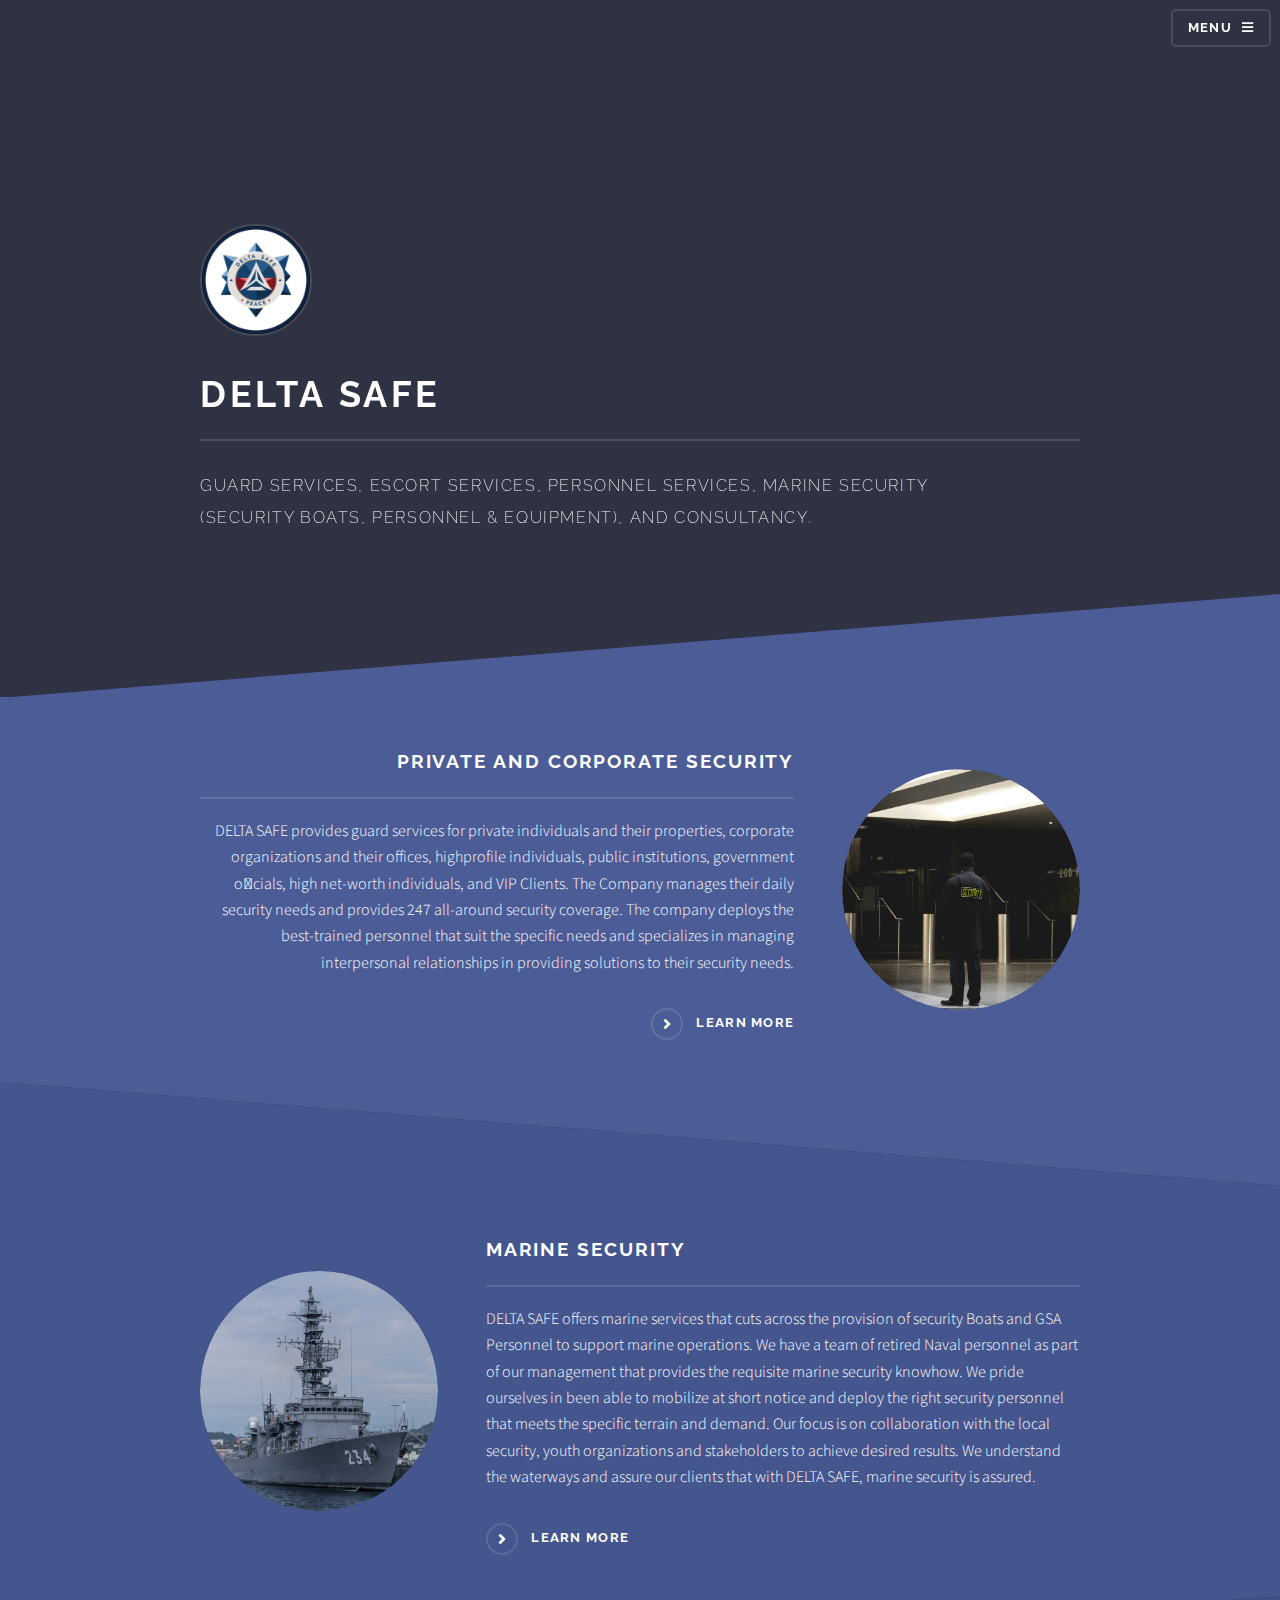
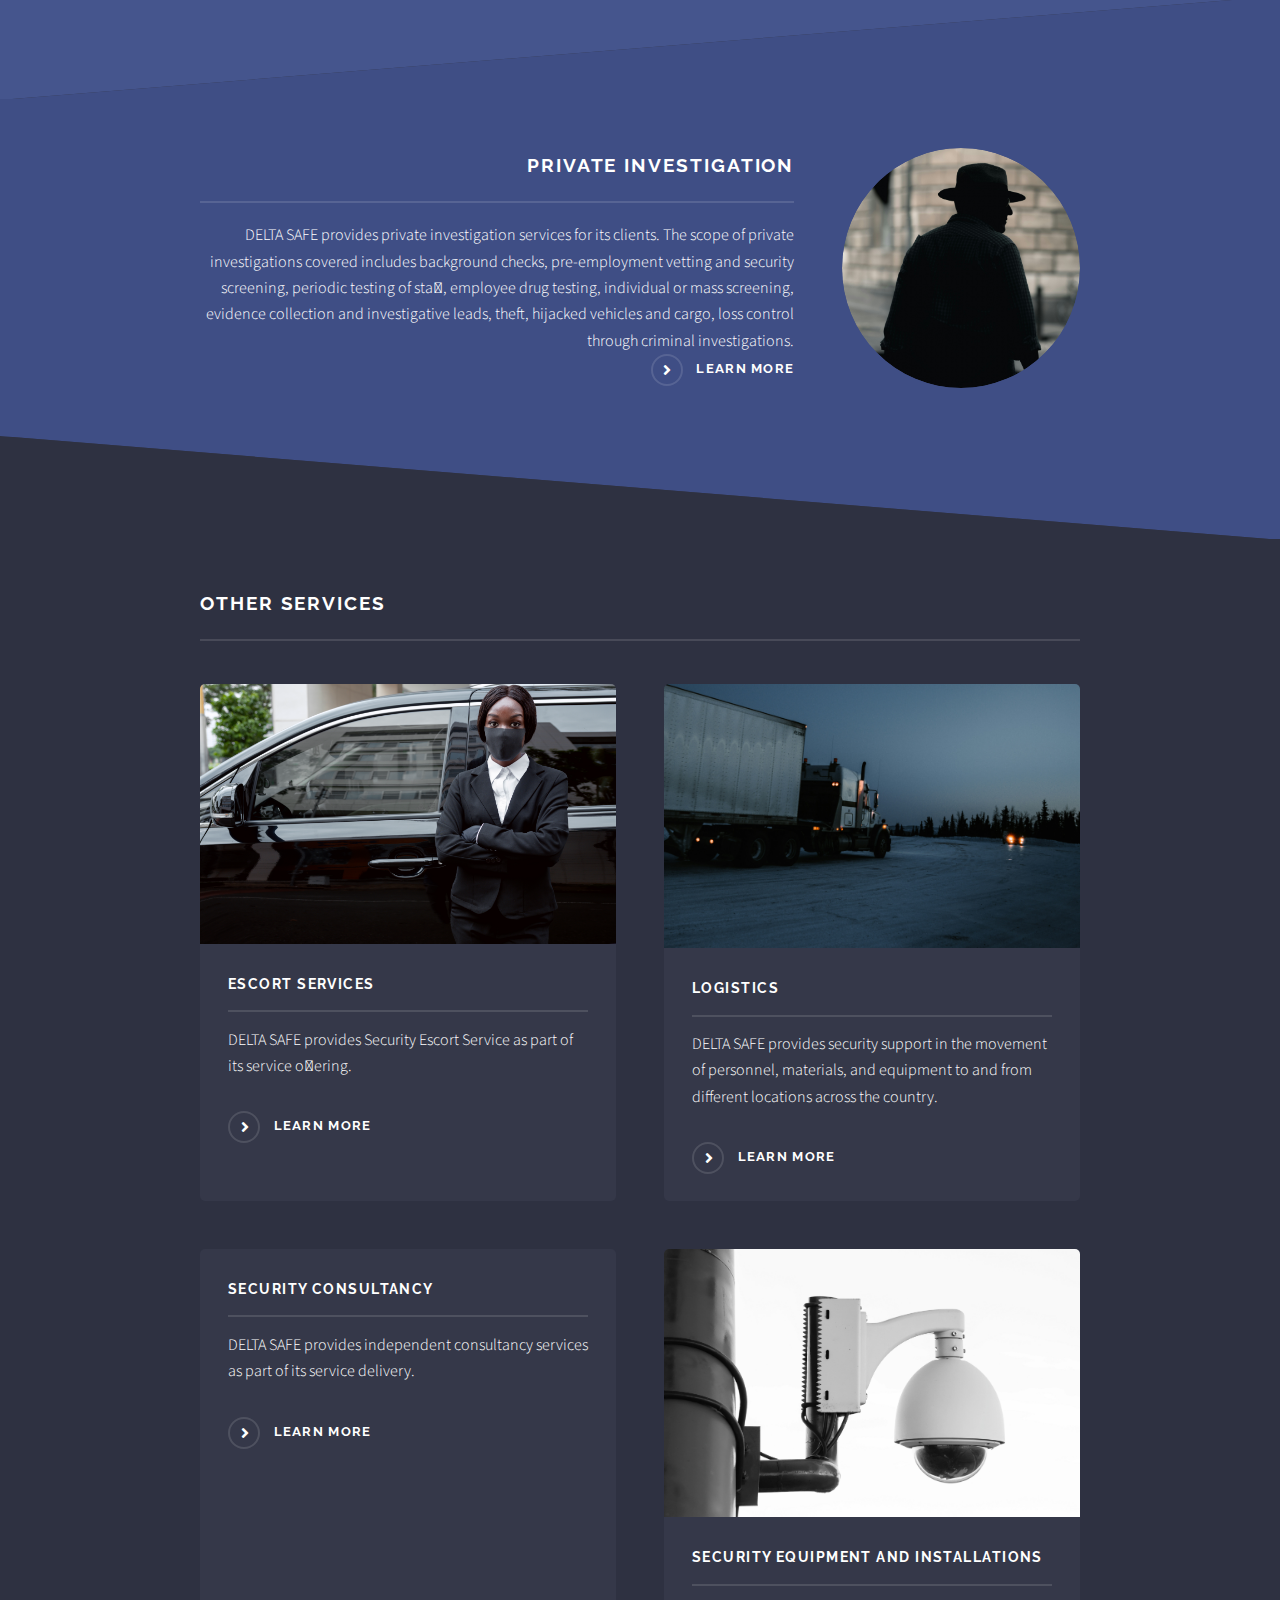
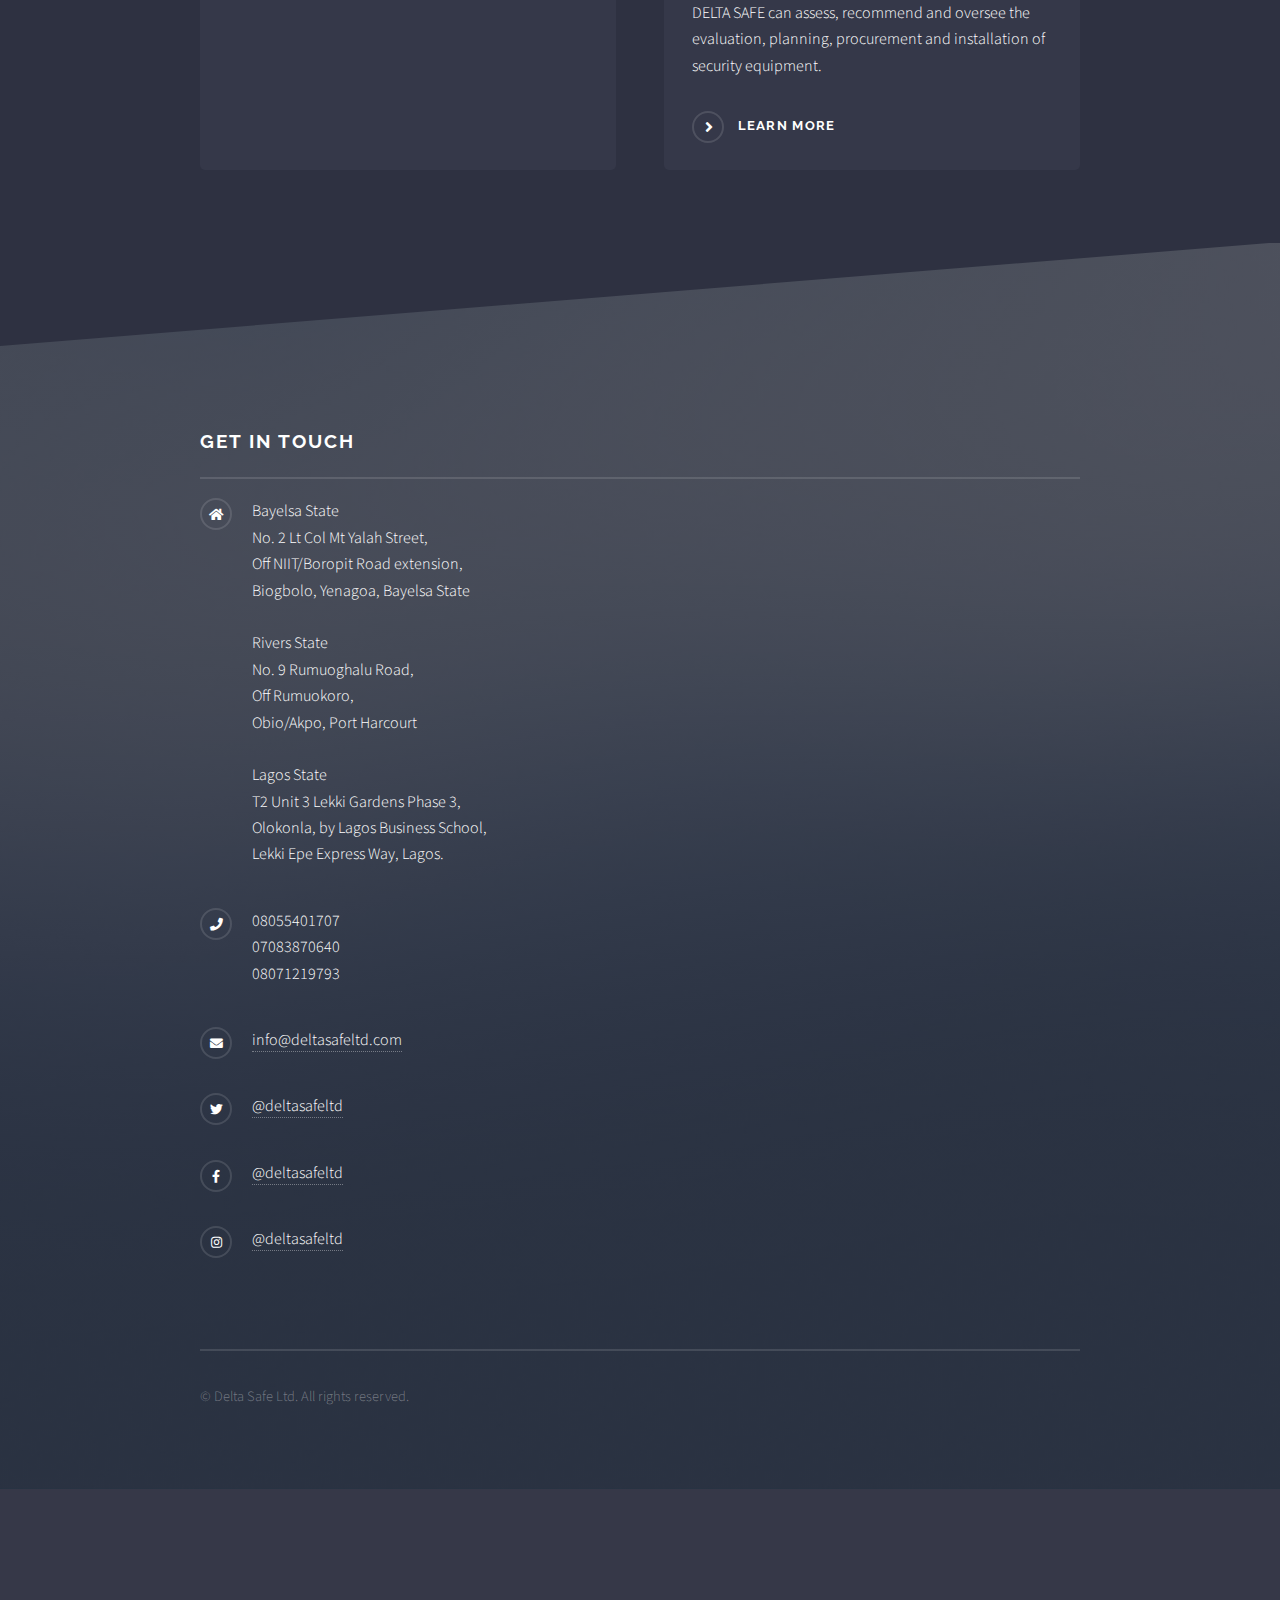
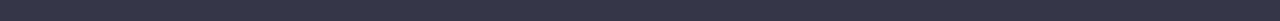
==== index.html @ 7ee0acf6 "images error" ====
<!DOCTYPE HTML>
<!--
	Solid State by HTML5 UP
	html5up.net | @ajlkn
	Free for personal and commercial use under the CCA 3.0 license (html5up.net/license)
-->
<html>
	<head>
		<title>Delta Safe</title>
		<meta charset="utf-8" />
		<meta name="viewport" content="width=device-width, initial-scale=1, user-scalable=no" />
		<link rel="stylesheet" href="assets/css/main.css" />
		<noscript><link rel="stylesheet" href="assets/css/noscript.css" /></noscript>
		<link rel="icon" type="image/x-icon" href="images\favicon.ico">
	</head>
	<body class="is-preload">

		<!-- Page Wrapper -->
			<div id="page-wrapper">

				<!-- Header -->
					<header id="header" class="alt">
						<h1><a href="index.html">Delta Safe</a></h1>
						<nav>
							<a href="#menu">Menu</a>
						</nav>
					</header>

				<!-- Menu -->
					<nav id="menu">
						<div class="inner">
							<h2>Menu</h2>
							<ul class="links">
								<li><a href="index.html">Home</a></li>
								<li><a href="generic.html">About Us</a></li>
								<li><a href="#one">Our Services</a></li>
								<li><a href="#footer">Contact Us</a></li>
							</ul>
							<a href="#" class="close">Close</a>
						</div>
					</nav>

				<!-- Banner -->
					<section id="banner">
						<div class="inner">
							<div class="logo">
								
									<img class="icon" src="images/logo.jpg" alt="" />
									<style>
										body{
											padding: 7em 0 8.25em 0 ;
											background-color: #363848;
											background-image: linear-gradient(to top, rgba(46, 49, 65, 0.8), rgba(46, 49, 65, 0.8)), url("../../images/guard.jpg");
											background-size: auto,
											cover;
											background-position: center,
											center;
											margin-bottom: -6.5em;
											}
										</style>
								
							</div>
							<h2>DELTA SAFE</h2>
							<p>Guard Services, Escort Services, Personnel services, Marine Security<br />
							(Security Boats, Personnel & Equipment), and Consultancy.</a></p>
						</div>
					</section>

				<!-- Wrapper -->
					<section id="wrapper">

						<!-- One -->
							<section id="one" class="wrapper spotlight style1">
								<div class="inner">
									<a href="#" class="image"><img src="images\privatesecurity2.jpg" alt="private" /></a>
									<div class="content">
										<h2 class="major">Private and Corporate Security</h2>
										<p>DELTA SAFE provides guard services for private individuals and
											their properties, corporate organizations and their offices, highprofile
											individuals, public institutions, government o􀋑cials, high
											net-worth individuals, and VIP Clients. The Company manages
											their daily security needs and provides 247 all-around security
											coverage. The company deploys the best-trained personnel that
											suit the specific needs and specializes in managing
											interpersonal relationships in providing solutions to their
											security needs.
											</p>
										<a href="#footer" class="special">Learn more</a>
									</div>
								</div>
							</section>

						<!-- Two -->
							<section id="two" class="wrapper alt spotlight style2">
								<div class="inner">
									<a href="#" class="image"><img src="images/gunboat2.jpg" alt="" /></a>
									<div class="content">
										<h2 class="major">Marine Security</h2>
										<p>DELTA SAFE offers marine services that cuts across the provision of security Boats and
											GSA Personnel to support marine operations. We have a team of retired Naval
											personnel as part of our management that provides the requisite marine security
											knowhow. We pride ourselves in been able to mobilize at short notice and deploy the
											right security personnel that meets the specific terrain and demand. Our focus is on
											collaboration with the local security, youth organizations and stakeholders to achieve
											desired results. We understand the waterways and assure our clients that with DELTA
											SAFE, marine security is assured.</p>
										<a href="#footer" class="special">Learn more</a>
									</div>
								</div>
							</section>

						<!-- Three -->
							<section id="three" class="wrapper spotlight style3">
								<div class="inner">
									<a href="#" class="image"><img src="images/PI.jpg" alt="" /></a>
									<div class="content">
										<h2 class="major">Private Investigation</h2>
										<p>DELTA SAFE provides private investigation services for its clients. The scope of private
											investigations covered includes background checks, pre-employment vetting and
											security screening, periodic testing of sta􀋐, employee drug testing, individual or mass
											screening, evidence collection and investigative leads, theft, hijacked vehicles and
											cargo, loss control through criminal investigations.
											
										<a href="#footer" class="special">Learn more</a>
									</div>
								</div>
							</section>

						<!-- Four -->
							<section id="four" class="wrapper alt style1">
								<div class="inner">
									<h2 class="major">Other Services</h2>
									<section class="features">
										<article>
											<a href="#" class="image"><img src="images/escort.jpg" alt="" /></a>
											<h3 class="major">Escort Services</h3>
											<p>DELTA SAFE provides Security Escort Service as part of its service o􀋐ering.</p>
											<a href="#footer" class="special">Learn more</a>
										</article>
										<article>
											<a href="#" class="image"><img src="images/Logistics.jpg" alt="" /></a>
											<h3 class="major">Logistics</h3>
											<p>DELTA SAFE provides security support in the movement of personnel, materials, and
												equipment to and from different locations across the country.</p>
											<a href="#footer" class="special">Learn more</a>
										</article>
										<article>
											<a href="#" class="image"><img src="images/consult.jpg" alt="" /></a>
											<h3 class="major">Security Consultancy</h3>
											<p>DELTA SAFE provides independent consultancy services as part of its service delivery.</p>
											<a href="#footer" class="special">Learn more</a>
										</article>
										<article>
											<a href="#" class="image"><img src="images/Camera2.jpg" alt="" /></a>
											<h3 class="major">Security Equipment and Installations</h3>
											<p>DELTA SAFE can assess, recommend and oversee the evaluation, planning, procurement and installation of security equipment.</p>
											<a href="#footer" class="special">Learn more</a>
										</article>
									</section>
									
								</div>
							</section>

					</section>

				<!-- Footer -->
				
					<section id="footer">
						<div class="inner">
							<h2 class="major">Get in touch</h2>
							<!---
							<form method="post" action="#">
								<div class="fields">
									<div class="field">
										<label for="name">Name</label>
										<input type="text" name="name" id="name" />
									</div>
									<div class="field">
										<label for="email">Email</label>
										<input type="email" name="email" id="email" />
									</div>
									<div class="field">
										<label for="message">Message</label>
										<textarea name="message" id="message" rows="4"></textarea>
									</div>
								</div>
								<ul class="actions">
									<li><input type="submit" value="Send Message" /></li>
								</ul>
							</form>
							-->
							<ul class="contact">
								<li class="icon solid fa-home">
									Bayelsa State<br />
									No. 2 Lt Col Mt Yalah Street,<br />
									Off NIIT/Boropit Road extension,<br />
									Biogbolo, Yenagoa, Bayelsa State<br />
									<br />
									Rivers State<br />
									No. 9 Rumuoghalu Road,<br />
									Off Rumuokoro,<br />
									Obio/Akpo, Port Harcourt<br />
									<br />
									Lagos State<br />
									T2 Unit 3 Lekki Gardens Phase 3,<br />
									Olokonla, by Lagos Business School,<br />
									Lekki Epe Express Way, Lagos.
								</li>
								<li class="icon solid fa-phone">
									08055401707<br />
									07083870640<br />
									08071219793								
								</li>
								<li class="icon solid fa-envelope"><a href="#">info@deltasafeltd.com</a></li>
								<li class="icon brands fa-twitter"><a href="#">@deltasafeltd</a></li>
								<li class="icon brands fa-facebook-f"><a href="#">@deltasafeltd</a></li>
								<li class="icon brands fa-instagram"><a href="#">@deltasafeltd</a></li>
							</ul>
							<ul class="copyright">
								<li>&copy; Delta Safe Ltd. All rights reserved.</li>
							</ul>
						</div>
					</section>

			</div>

		<!-- Scripts -->
			<script src="assets/js/jquery.min.js"></script>
			<script src="assets/js/jquery.scrollex.min.js"></script>
			<script src="assets/js/browser.min.js"></script>
			<script src="assets/js/breakpoints.min.js"></script>
			<script src="assets/js/util.js"></script>
			<script src="assets/js/main.js"></script>

	</body>
</html>
---- assets/css/main.css ----
@import url(fontawesome-all.min.css);
@import url("https://fonts.googleapis.com/css?family=Raleway:200,700|Source+Sans+Pro:300,600,300italic,600italic");

/*
	Solid State by HTML5 UP
	html5up.net | @ajlkn
	Free for personal and commercial use under the CCA 3.0 license (html5up.net/license)
*/

html, body, div, span, applet, object,
iframe, h1, h2, h3, h4, h5, h6, p, blockquote,
pre, a, abbr, acronym, address, big, cite,
code, del, dfn, em, img, ins, kbd, q, s, samp,
small, strike, strong, sub, sup, tt, var, b,
u, i, center, dl, dt, dd, ol, ul, li, fieldset,
form, label, legend, table, caption, tbody,
tfoot, thead, tr, th, td, article, aside,
canvas, details, embed, figure, figcaption,
footer, header, hgroup, menu, nav, output, ruby,
section, summary, time, mark, audio, video {
	margin: 0;
	padding: 0;
	border: 0;
	font-size: 100%;
	font: inherit;
	vertical-align: baseline;}

article, aside, details, figcaption, figure,
footer, header, hgroup, menu, nav, section {
	display: block;}

body {
	line-height: 1;
}

ol, ul {
	list-style: none;
}

blockquote, q {
	quotes: none;
}

	blockquote:before, blockquote:after, q:before, q:after {
		content: '';
		content: none;
	}

table {
	border-collapse: collapse;
	border-spacing: 0;
}

body {
	-webkit-text-size-adjust: none;
}

mark {
	background-color: transparent;
	color: inherit;
}

input::-moz-focus-inner {
	border: 0;
	padding: 0;
}

input, select, textarea {
	-moz-appearance: none;
	-webkit-appearance: none;
	-ms-appearance: none;
	appearance: none;
}

/* Basic */

	@-ms-viewport {
		width: device-width;
	}

	body {
		-ms-overflow-style: scrollbar;
	}

	@media screen and (max-width: 480px) {

		html, body {
			min-width: 320px;
		}

	}

	html {
		box-sizing: border-box;
	}

	*, *:before, *:after {
		box-sizing: inherit;
	}

	body {
		background-color: #2e3141;
		background-image: linear-gradient(to top, rgba(46, 49, 65, 0.8), rgba(46, 49, 65, 0.8)), url("../../images/bg.jpg");
		background-size: auto,
 cover;
		background-attachment: fixed,
 fixed;
		background-position: center,
 center;
	}

		body.is-preload *, body.is-preload *:before, body.is-preload *:after {
			-moz-animation: none !important;
			-webkit-animation: none !important;
			-ms-animation: none !important;
			animation: none !important;
			-moz-transition: none !important;
			-webkit-transition: none !important;
			-ms-transition: none !important;
			transition: none !important;
		}

/* Type */

	body, input, select, textarea {
		color: #ffffff;
		font-family: "Source Sans Pro", Helvetica, sans-serif;
		font-size: 16.5pt;
		font-weight: 300;
		line-height: 1.65;
	}

		@media screen and (max-width: 1680px) {

			body, input, select, textarea {
				font-size: 13pt;
			}

		}

		@media screen and (max-width: 1280px) {

			body, input, select, textarea {
				font-size: 12pt;
			}

		}

		@media screen and (max-width: 980px) {

			body, input, select, textarea {
				font-size: 12pt;
			}

		}

		@media screen and (max-width: 736px) {

			body, input, select, textarea {
				font-size: 12pt;
			}

		}

		@media screen and (max-width: 480px) {

			body, input, select, textarea {
				font-size: 12pt;
			}

		}

	a {
		-moz-transition: color 0.2s ease-in-out, border-bottom-color 0.2s ease-in-out;
		-webkit-transition: color 0.2s ease-in-out, border-bottom-color 0.2s ease-in-out;
		-ms-transition: color 0.2s ease-in-out, border-bottom-color 0.2s ease-in-out;
		transition: color 0.2s ease-in-out, border-bottom-color 0.2s ease-in-out;
		border-bottom: dotted 1px rgba(255, 255, 255, 0.35);
		color: #ffffff;
		text-decoration: none;
	}

		a:hover {
			border-bottom-color: transparent;
			color: #ffffff !important;
		}

		a.special:not(.button) {
			text-decoration: none;
			border-bottom: 0;
			display: block;
			font-family: Raleway, Helvetica, sans-serif;
			font-size: 0.8em;
			font-weight: 700;
			letter-spacing: 0.1em;
			margin: 0 0 2em 0;
			text-transform: uppercase;
		}

			a.special:not(.button):before {
				-moz-osx-font-smoothing: grayscale;
				-webkit-font-smoothing: antialiased;
				display: inline-block;
				font-style: normal;
				font-variant: normal;
				text-rendering: auto;
				line-height: 1;
				text-transform: none !important;
				font-family: 'Font Awesome 5 Free';
				font-weight: 900;
			}

			a.special:not(.button):before {
				-moz-transition: background-color 0.2s ease-in-out;
				-webkit-transition: background-color 0.2s ease-in-out;
				-ms-transition: background-color 0.2s ease-in-out;
				transition: background-color 0.2s ease-in-out;
				border-radius: 100%;
				border: solid 2px rgba(255, 255, 255, 0.125);
				content: '\f105';
				display: inline-block;
				font-size: 1.25em;
				height: 2em;
				line-height: 1.75em;
				margin-right: 0.85em;
				text-align: center;
				text-indent: 0.15em;
				vertical-align: middle;
				width: 2em;
			}

			a.special:not(.button):hover:before {
				background-color: rgba(255, 255, 255, 0.025);
			}

			a.special:not(.button):active:before {
				background-color: rgba(255, 255, 255, 0.075);
			}

	strong, b {
		color: #ffffff;
		font-weight: 600;
	}

	em, i {
		font-style: italic;
	}

	p {
		margin: 0 0 2em 0;
	}

	h1, h2, h3, h4, h5, h6 {
		color: #ffffff;
		font-family: Raleway, Helvetica, sans-serif;
		font-weight: 700;
		letter-spacing: 0.1em;
		margin: 0 0 1em 0;
		text-transform: uppercase;
	}

		h1 a, h2 a, h3 a, h4 a, h5 a, h6 a {
			color: inherit;
			text-decoration: none;
			border-bottom: 0;
		}

		h1 span, h2 span, h3 span, h4 span, h5 span, h6 span {
			font-weight: 200;
		}

		h1.major, h2.major, h3.major, h4.major, h5.major, h6.major {
			padding-bottom: 1em;
			border-bottom: solid 2px rgba(255, 255, 255, 0.125);
		}

	h2 {
		font-size: 1.2em;
	}

	h3 {
		font-size: 0.9em;
	}

	h4 {
		font-size: 0.7em;
	}

	h5 {
		font-size: 0.7em;
	}

	h6 {
		font-size: 0.7em;
	}

	@media screen and (max-width: 736px) {

		h2 {
			font-size: 1em;
		}

		h3 {
			font-size: 0.8em;
		}

	}

	sub {
		font-size: 0.8em;
		position: relative;
		top: 0.5em;
	}

	sup {
		font-size: 0.8em;
		position: relative;
		top: -0.5em;
	}

	blockquote {
		border-left: solid 4px rgba(255, 255, 255, 0.125);
		font-style: italic;
		margin: 0 0 2em 0;
		padding: 0.5em 0 0.5em 2em;
	}

	code {
		background: rgba(255, 255, 255, 0.025);
		border-radius: 5px;
		border: solid 2px rgba(255, 255, 255, 0.125);
		font-family: "Courier New", monospace;
		font-size: 0.9em;
		margin: 0 0.25em;
		padding: 0.25em 0.65em;
	}

	pre {
		-webkit-overflow-scrolling: touch;
		font-family: "Courier New", monospace;
		font-size: 0.9em;
		margin: 0 0 2em 0;
	}

		pre code {
			display: block;
			line-height: 1.75em;
			padding: 1em 1.5em;
			overflow-x: auto;
		}

	hr {
		border: 0;
		border-bottom: solid 2px rgba(255, 255, 255, 0.125);
		margin: 2.5em 0;
	}

		hr.major {
			margin: 4em 0;
		}

	.align-left {
		text-align: left;
	}

	.align-center {
		text-align: center;
	}

	.align-right {
		text-align: right;
	}

/* Row */

	.row {
		display: flex;
		flex-wrap: wrap;
		box-sizing: border-box;
		align-items: stretch;
	}

		.row > * {
			box-sizing: border-box;
		}

		.row.gtr-uniform > * > :last-child {
			margin-bottom: 0;
		}

		.row.aln-left {
			justify-content: flex-start;
		}

		.row.aln-center {
			justify-content: center;
		}

		.row.aln-right {
			justify-content: flex-end;
		}

		.row.aln-top {
			align-items: flex-start;
		}

		.row.aln-middle {
			align-items: center;
		}

		.row.aln-bottom {
			align-items: flex-end;
		}

		.row > .imp {
			order: -1;
		}

		.row > .col-1 {
			width: 8.33333%;
		}

		.row > .off-1 {
			margin-left: 8.33333%;
		}

		.row > .col-2 {
			width: 16.66667%;
		}

		.row > .off-2 {
			margin-left: 16.66667%;
		}

		.row > .col-3 {
			width: 25%;
		}

		.row > .off-3 {
			margin-left: 25%;
		}

		.row > .col-4 {
			width: 33.33333%;
		}

		.row > .off-4 {
			margin-left: 33.33333%;
		}

		.row > .col-5 {
			width: 41.66667%;
		}

		.row > .off-5 {
			margin-left: 41.66667%;
		}

		.row > .col-6 {
			width: 50%;
		}

		.row > .off-6 {
			margin-left: 50%;
		}

		.row > .col-7 {
			width: 58.33333%;
		}

		.row > .off-7 {
			margin-left: 58.33333%;
		}

		.row > .col-8 {
			width: 66.66667%;
		}

		.row > .off-8 {
			margin-left: 66.66667%;
		}

		.row > .col-9 {
			width: 75%;
		}

		.row > .off-9 {
			margin-left: 75%;
		}

		.row > .col-10 {
			width: 83.33333%;
		}

		.row > .off-10 {
			margin-left: 83.33333%;
		}

		.row > .col-11 {
			width: 91.66667%;
		}

		.row > .off-11 {
			margin-left: 91.66667%;
		}

		.row > .col-12 {
			width: 100%;
		}

		.row > .off-12 {
			margin-left: 100%;
		}

		.row.gtr-0 {
			margin-top: 0;
			margin-left: 0em;
		}

			.row.gtr-0 > * {
				padding: 0 0 0 0em;
			}

			.row.gtr-0.gtr-uniform {
				margin-top: 0em;
			}

				.row.gtr-0.gtr-uniform > * {
					padding-top: 0em;
				}

		.row.gtr-25 {
			margin-top: 0;
			margin-left: -0.4375em;
		}

			.row.gtr-25 > * {
				padding: 0 0 0 0.4375em;
			}

			.row.gtr-25.gtr-uniform {
				margin-top: -0.4375em;
			}

				.row.gtr-25.gtr-uniform > * {
					padding-top: 0.4375em;
				}

		.row.gtr-50 {
			margin-top: 0;
			margin-left: -0.875em;
		}

			.row.gtr-50 > * {
				padding: 0 0 0 0.875em;
			}

			.row.gtr-50.gtr-uniform {
				margin-top: -0.875em;
			}

				.row.gtr-50.gtr-uniform > * {
					padding-top: 0.875em;
				}

		.row {
			margin-top: 0;
			margin-left: -1.75em;
		}

			.row > * {
				padding: 0 0 0 1.75em;
			}

			.row.gtr-uniform {
				margin-top: -1.75em;
			}

				.row.gtr-uniform > * {
					padding-top: 1.75em;
				}

		.row.gtr-150 {
			margin-top: 0;
			margin-left: -2.625em;
		}

			.row.gtr-150 > * {
				padding: 0 0 0 2.625em;
			}

			.row.gtr-150.gtr-uniform {
				margin-top: -2.625em;
			}

				.row.gtr-150.gtr-uniform > * {
					padding-top: 2.625em;
				}

		.row.gtr-200 {
			margin-top: 0;
			margin-left: -3.5em;
		}

			.row.gtr-200 > * {
				padding: 0 0 0 3.5em;
			}

			.row.gtr-200.gtr-uniform {
				margin-top: -3.5em;
			}

				.row.gtr-200.gtr-uniform > * {
					padding-top: 3.5em;
				}

		@media screen and (max-width: 1680px) {

			.row {
				display: flex;
				flex-wrap: wrap;
				box-sizing: border-box;
				align-items: stretch;
			}

				.row > * {
					box-sizing: border-box;
				}

				.row.gtr-uniform > * > :last-child {
					margin-bottom: 0;
				}

				.row.aln-left {
					justify-content: flex-start;
				}

				.row.aln-center {
					justify-content: center;
				}

				.row.aln-right {
					justify-content: flex-end;
				}

				.row.aln-top {
					align-items: flex-start;
				}

				.row.aln-middle {
					align-items: center;
				}

				.row.aln-bottom {
					align-items: flex-end;
				}

				.row > .imp-xlarge {
					order: -1;
				}

				.row > .col-1-xlarge {
					width: 8.33333%;
				}

				.row > .off-1-xlarge {
					margin-left: 8.33333%;
				}

				.row > .col-2-xlarge {
					width: 16.66667%;
				}

				.row > .off-2-xlarge {
					margin-left: 16.66667%;
				}

				.row > .col-3-xlarge {
					width: 25%;
				}

				.row > .off-3-xlarge {
					margin-left: 25%;
				}

				.row > .col-4-xlarge {
					width: 33.33333%;
				}

				.row > .off-4-xlarge {
					margin-left: 33.33333%;
				}

				.row > .col-5-xlarge {
					width: 41.66667%;
				}

				.row > .off-5-xlarge {
					margin-left: 41.66667%;
				}

				.row > .col-6-xlarge {
					width: 50%;
				}

				.row > .off-6-xlarge {
					margin-left: 50%;
				}

				.row > .col-7-xlarge {
					width: 58.33333%;
				}

				.row > .off-7-xlarge {
					margin-left: 58.33333%;
				}

				.row > .col-8-xlarge {
					width: 66.66667%;
				}

				.row > .off-8-xlarge {
					margin-left: 66.66667%;
				}

				.row > .col-9-xlarge {
					width: 75%;
				}

				.row > .off-9-xlarge {
					margin-left: 75%;
				}

				.row > .col-10-xlarge {
					width: 83.33333%;
				}

				.row > .off-10-xlarge {
					margin-left: 83.33333%;
				}

				.row > .col-11-xlarge {
					width: 91.66667%;
				}

				.row > .off-11-xlarge {
					margin-left: 91.66667%;
				}

				.row > .col-12-xlarge {
					width: 100%;
				}

				.row > .off-12-xlarge {
					margin-left: 100%;
				}

				.row.gtr-0 {
					margin-top: 0;
					margin-left: 0em;
				}

					.row.gtr-0 > * {
						padding: 0 0 0 0em;
					}

					.row.gtr-0.gtr-uniform {
						margin-top: 0em;
					}

						.row.gtr-0.gtr-uniform > * {
							padding-top: 0em;
						}

				.row.gtr-25 {
					margin-top: 0;
					margin-left: -0.4375em;
				}

					.row.gtr-25 > * {
						padding: 0 0 0 0.4375em;
					}

					.row.gtr-25.gtr-uniform {
						margin-top: -0.4375em;
					}

						.row.gtr-25.gtr-uniform > * {
							padding-top: 0.4375em;
						}

				.row.gtr-50 {
					margin-top: 0;
					margin-left: -0.875em;
				}

					.row.gtr-50 > * {
						padding: 0 0 0 0.875em;
					}

					.row.gtr-50.gtr-uniform {
						margin-top: -0.875em;
					}

						.row.gtr-50.gtr-uniform > * {
							padding-top: 0.875em;
						}

				.row {
					margin-top: 0;
					margin-left: -1.75em;
				}

					.row > * {
						padding: 0 0 0 1.75em;
					}

					.row.gtr-uniform {
						margin-top: -1.75em;
					}

						.row.gtr-uniform > * {
							padding-top: 1.75em;
						}

				.row.gtr-150 {
					margin-top: 0;
					margin-left: -2.625em;
				}

					.row.gtr-150 > * {
						padding: 0 0 0 2.625em;
					}

					.row.gtr-150.gtr-uniform {
						margin-top: -2.625em;
					}

						.row.gtr-150.gtr-uniform > * {
							padding-top: 2.625em;
						}

				.row.gtr-200 {
					margin-top: 0;
					margin-left: -3.5em;
				}

					.row.gtr-200 > * {
						padding: 0 0 0 3.5em;
					}

					.row.gtr-200.gtr-uniform {
						margin-top: -3.5em;
					}

						.row.gtr-200.gtr-uniform > * {
							padding-top: 3.5em;
						}

		}

		@media screen and (max-width: 1280px) {

			.row {
				display: flex;
				flex-wrap: wrap;
				box-sizing: border-box;
				align-items: stretch;
			}

				.row > * {
					box-sizing: border-box;
				}

				.row.gtr-uniform > * > :last-child {
					margin-bottom: 0;
				}

				.row.aln-left {
					justify-content: flex-start;
				}

				.row.aln-center {
					justify-content: center;
				}

				.row.aln-right {
					justify-content: flex-end;
				}

				.row.aln-top {
					align-items: flex-start;
				}

				.row.aln-middle {
					align-items: center;
				}

				.row.aln-bottom {
					align-items: flex-end;
				}

				.row > .imp-large {
					order: -1;
				}

				.row > .col-1-large {
					width: 8.33333%;
				}

				.row > .off-1-large {
					margin-left: 8.33333%;
				}

				.row > .col-2-large {
					width: 16.66667%;
				}

				.row > .off-2-large {
					margin-left: 16.66667%;
				}

				.row > .col-3-large {
					width: 25%;
				}

				.row > .off-3-large {
					margin-left: 25%;
				}

				.row > .col-4-large {
					width: 33.33333%;
				}

				.row > .off-4-large {
					margin-left: 33.33333%;
				}

				.row > .col-5-large {
					width: 41.66667%;
				}

				.row > .off-5-large {
					margin-left: 41.66667%;
				}

				.row > .col-6-large {
					width: 50%;
				}

				.row > .off-6-large {
					margin-left: 50%;
				}

				.row > .col-7-large {
					width: 58.33333%;
				}

				.row > .off-7-large {
					margin-left: 58.33333%;
				}

				.row > .col-8-large {
					width: 66.66667%;
				}

				.row > .off-8-large {
					margin-left: 66.66667%;
				}

				.row > .col-9-large {
					width: 75%;
				}

				.row > .off-9-large {
					margin-left: 75%;
				}

				.row > .col-10-large {
					width: 83.33333%;
				}

				.row > .off-10-large {
					margin-left: 83.33333%;
				}

				.row > .col-11-large {
					width: 91.66667%;
				}

				.row > .off-11-large {
					margin-left: 91.66667%;
				}

				.row > .col-12-large {
					width: 100%;
				}

				.row > .off-12-large {
					margin-left: 100%;
				}

				.row.gtr-0 {
					margin-top: 0;
					margin-left: 0em;
				}

					.row.gtr-0 > * {
						padding: 0 0 0 0em;
					}

					.row.gtr-0.gtr-uniform {
						margin-top: 0em;
					}

						.row.gtr-0.gtr-uniform > * {
							padding-top: 0em;
						}

				.row.gtr-25 {
					margin-top: 0;
					margin-left: -0.4375em;
				}

					.row.gtr-25 > * {
						padding: 0 0 0 0.4375em;
					}

					.row.gtr-25.gtr-uniform {
						margin-top: -0.4375em;
					}

						.row.gtr-25.gtr-uniform > * {
							padding-top: 0.4375em;
						}

				.row.gtr-50 {
					margin-top: 0;
					margin-left: -0.875em;
				}

					.row.gtr-50 > * {
						padding: 0 0 0 0.875em;
					}

					.row.gtr-50.gtr-uniform {
						margin-top: -0.875em;
					}

						.row.gtr-50.gtr-uniform > * {
							padding-top: 0.875em;
						}

				.row {
					margin-top: 0;
					margin-left: -1.75em;
				}

					.row > * {
						padding: 0 0 0 1.75em;
					}

					.row.gtr-uniform {
						margin-top: -1.75em;
					}

						.row.gtr-uniform > * {
							padding-top: 1.75em;
						}

				.row.gtr-150 {
					margin-top: 0;
					margin-left: -2.625em;
				}

					.row.gtr-150 > * {
						padding: 0 0 0 2.625em;
					}

					.row.gtr-150.gtr-uniform {
						margin-top: -2.625em;
					}

						.row.gtr-150.gtr-uniform > * {
							padding-top: 2.625em;
						}

				.row.gtr-200 {
					margin-top: 0;
					margin-left: -3.5em;
				}

					.row.gtr-200 > * {
						padding: 0 0 0 3.5em;
					}

					.row.gtr-200.gtr-uniform {
						margin-top: -3.5em;
					}

						.row.gtr-200.gtr-uniform > * {
							padding-top: 3.5em;
						}

		}

		@media screen and (max-width: 980px) {

			.row {
				display: flex;
				flex-wrap: wrap;
				box-sizing: border-box;
				align-items: stretch;
			}

				.row > * {
					box-sizing: border-box;
				}

				.row.gtr-uniform > * > :last-child {
					margin-bottom: 0;
				}

				.row.aln-left {
					justify-content: flex-start;
				}

				.row.aln-center {
					justify-content: center;
				}

				.row.aln-right {
					justify-content: flex-end;
				}

				.row.aln-top {
					align-items: flex-start;
				}

				.row.aln-middle {
					align-items: center;
				}

				.row.aln-bottom {
					align-items: flex-end;
				}

				.row > .imp-medium {
					order: -1;
				}

				.row > .col-1-medium {
					width: 8.33333%;
				}

				.row > .off-1-medium {
					margin-left: 8.33333%;
				}

				.row > .col-2-medium {
					width: 16.66667%;
				}

				.row > .off-2-medium {
					margin-left: 16.66667%;
				}

				.row > .col-3-medium {
					width: 25%;
				}

				.row > .off-3-medium {
					margin-left: 25%;
				}

				.row > .col-4-medium {
					width: 33.33333%;
				}

				.row > .off-4-medium {
					margin-left: 33.33333%;
				}

				.row > .col-5-medium {
					width: 41.66667%;
				}

				.row > .off-5-medium {
					margin-left: 41.66667%;
				}

				.row > .col-6-medium {
					width: 50%;
				}

				.row > .off-6-medium {
					margin-left: 50%;
				}

				.row > .col-7-medium {
					width: 58.33333%;
				}

				.row > .off-7-medium {
					margin-left: 58.33333%;
				}

				.row > .col-8-medium {
					width: 66.66667%;
				}

				.row > .off-8-medium {
					margin-left: 66.66667%;
				}

				.row > .col-9-medium {
					width: 75%;
				}

				.row > .off-9-medium {
					margin-left: 75%;
				}

				.row > .col-10-medium {
					width: 83.33333%;
				}

				.row > .off-10-medium {
					margin-left: 83.33333%;
				}

				.row > .col-11-medium {
					width: 91.66667%;
				}

				.row > .off-11-medium {
					margin-left: 91.66667%;
				}

				.row > .col-12-medium {
					width: 100%;
				}

				.row > .off-12-medium {
					margin-left: 100%;
				}

				.row.gtr-0 {
					margin-top: 0;
					margin-left: 0em;
				}

					.row.gtr-0 > * {
						padding: 0 0 0 0em;
					}

					.row.gtr-0.gtr-uniform {
						margin-top: 0em;
					}

						.row.gtr-0.gtr-uniform > * {
							padding-top: 0em;
						}

				.row.gtr-25 {
					margin-top: 0;
					margin-left: -0.4375em;
				}

					.row.gtr-25 > * {
						padding: 0 0 0 0.4375em;
					}

					.row.gtr-25.gtr-uniform {
						margin-top: -0.4375em;
					}

						.row.gtr-25.gtr-uniform > * {
							padding-top: 0.4375em;
						}

				.row.gtr-50 {
					margin-top: 0;
					margin-left: -0.875em;
				}

					.row.gtr-50 > * {
						padding: 0 0 0 0.875em;
					}

					.row.gtr-50.gtr-uniform {
						margin-top: -0.875em;
					}

						.row.gtr-50.gtr-uniform > * {
							padding-top: 0.875em;
						}

				.row {
					margin-top: 0;
					margin-left: -1.75em;
				}

					.row > * {
						padding: 0 0 0 1.75em;
					}

					.row.gtr-uniform {
						margin-top: -1.75em;
					}

						.row.gtr-uniform > * {
							padding-top: 1.75em;
						}

				.row.gtr-150 {
					margin-top: 0;
					margin-left: -2.625em;
				}

					.row.gtr-150 > * {
						padding: 0 0 0 2.625em;
					}

					.row.gtr-150.gtr-uniform {
						margin-top: -2.625em;
					}

						.row.gtr-150.gtr-uniform > * {
							padding-top: 2.625em;
						}

				.row.gtr-200 {
					margin-top: 0;
					margin-left: -3.5em;
				}

					.row.gtr-200 > * {
						padding: 0 0 0 3.5em;
					}

					.row.gtr-200.gtr-uniform {
						margin-top: -3.5em;
					}

						.row.gtr-200.gtr-uniform > * {
							padding-top: 3.5em;
						}

		}

		@media screen and (max-width: 736px) {

			.row {
				display: flex;
				flex-wrap: wrap;
				box-sizing: border-box;
				align-items: stretch;
			}

				.row > * {
					box-sizing: border-box;
				}

				.row.gtr-uniform > * > :last-child {
					margin-bottom: 0;
				}

				.row.aln-left {
					justify-content: flex-start;
				}

				.row.aln-center {
					justify-content: center;
				}

				.row.aln-right {
					justify-content: flex-end;
				}

				.row.aln-top {
					align-items: flex-start;
				}

				.row.aln-middle {
					align-items: center;
				}

				.row.aln-bottom {
					align-items: flex-end;
				}

				.row > .imp-small {
					order: -1;
				}

				.row > .col-1-small {
					width: 8.33333%;
				}

				.row > .off-1-small {
					margin-left: 8.33333%;
				}

				.row > .col-2-small {
					width: 16.66667%;
				}

				.row > .off-2-small {
					margin-left: 16.66667%;
				}

				.row > .col-3-small {
					width: 25%;
				}

				.row > .off-3-small {
					margin-left: 25%;
				}

				.row > .col-4-small {
					width: 33.33333%;
				}

				.row > .off-4-small {
					margin-left: 33.33333%;
				}

				.row > .col-5-small {
					width: 41.66667%;
				}

				.row > .off-5-small {
					margin-left: 41.66667%;
				}

				.row > .col-6-small {
					width: 50%;
				}

				.row > .off-6-small {
					margin-left: 50%;
				}

				.row > .col-7-small {
					width: 58.33333%;
				}

				.row > .off-7-small {
					margin-left: 58.33333%;
				}

				.row > .col-8-small {
					width: 66.66667%;
				}

				.row > .off-8-small {
					margin-left: 66.66667%;
				}

				.row > .col-9-small {
					width: 75%;
				}

				.row > .off-9-small {
					margin-left: 75%;
				}

				.row > .col-10-small {
					width: 83.33333%;
				}

				.row > .off-10-small {
					margin-left: 83.33333%;
				}

				.row > .col-11-small {
					width: 91.66667%;
				}

				.row > .off-11-small {
					margin-left: 91.66667%;
				}

				.row > .col-12-small {
					width: 100%;
				}

				.row > .off-12-small {
					margin-left: 100%;
				}

				.row.gtr-0 {
					margin-top: 0;
					margin-left: 0em;
				}

					.row.gtr-0 > * {
						padding: 0 0 0 0em;
					}

					.row.gtr-0.gtr-uniform {
						margin-top: 0em;
					}

						.row.gtr-0.gtr-uniform > * {
							padding-top: 0em;
						}

				.row.gtr-25 {
					margin-top: 0;
					margin-left: -0.3125em;
				}

					.row.gtr-25 > * {
						padding: 0 0 0 0.3125em;
					}

					.row.gtr-25.gtr-uniform {
						margin-top: -0.3125em;
					}

						.row.gtr-25.gtr-uniform > * {
							padding-top: 0.3125em;
						}

				.row.gtr-50 {
					margin-top: 0;
					margin-left: -0.625em;
				}

					.row.gtr-50 > * {
						padding: 0 0 0 0.625em;
					}

					.row.gtr-50.gtr-uniform {
						margin-top: -0.625em;
					}

						.row.gtr-50.gtr-uniform > * {
							padding-top: 0.625em;
						}

				.row {
					margin-top: 0;
					margin-left: -1.25em;
				}

					.row > * {
						padding: 0 0 0 1.25em;
					}

					.row.gtr-uniform {
						margin-top: -1.25em;
					}

						.row.gtr-uniform > * {
							padding-top: 1.25em;
						}

				.row.gtr-150 {
					margin-top: 0;
					margin-left: -1.875em;
				}

					.row.gtr-150 > * {
						padding: 0 0 0 1.875em;
					}

					.row.gtr-150.gtr-uniform {
						margin-top: -1.875em;
					}

						.row.gtr-150.gtr-uniform > * {
							padding-top: 1.875em;
						}

				.row.gtr-200 {
					margin-top: 0;
					margin-left: -2.5em;
				}

					.row.gtr-200 > * {
						padding: 0 0 0 2.5em;
					}

					.row.gtr-200.gtr-uniform {
						margin-top: -2.5em;
					}

						.row.gtr-200.gtr-uniform > * {
							padding-top: 2.5em;
						}

		}

		@media screen and (max-width: 480px) {

			.row {
				display: flex;
				flex-wrap: wrap;
				box-sizing: border-box;
				align-items: stretch;
			}

				.row > * {
					box-sizing: border-box;
				}

				.row.gtr-uniform > * > :last-child {
					margin-bottom: 0;
				}

				.row.aln-left {
					justify-content: flex-start;
				}

				.row.aln-center {
					justify-content: center;
				}

				.row.aln-right {
					justify-content: flex-end;
				}

				.row.aln-top {
					align-items: flex-start;
				}

				.row.aln-middle {
					align-items: center;
				}

				.row.aln-bottom {
					align-items: flex-end;
				}

				.row > .imp-xsmall {
					order: -1;
				}

				.row > .col-1-xsmall {
					width: 8.33333%;
				}

				.row > .off-1-xsmall {
					margin-left: 8.33333%;
				}

				.row > .col-2-xsmall {
					width: 16.66667%;
				}

				.row > .off-2-xsmall {
					margin-left: 16.66667%;
				}

				.row > .col-3-xsmall {
					width: 25%;
				}

				.row > .off-3-xsmall {
					margin-left: 25%;
				}

				.row > .col-4-xsmall {
					width: 33.33333%;
				}

				.row > .off-4-xsmall {
					margin-left: 33.33333%;
				}

				.row > .col-5-xsmall {
					width: 41.66667%;
				}

				.row > .off-5-xsmall {
					margin-left: 41.66667%;
				}

				.row > .col-6-xsmall {
					width: 50%;
				}

				.row > .off-6-xsmall {
					margin-left: 50%;
				}

				.row > .col-7-xsmall {
					width: 58.33333%;
				}

				.row > .off-7-xsmall {
					margin-left: 58.33333%;
				}

				.row > .col-8-xsmall {
					width: 66.66667%;
				}

				.row > .off-8-xsmall {
					margin-left: 66.66667%;
				}

				.row > .col-9-xsmall {
					width: 75%;
				}

				.row > .off-9-xsmall {
					margin-left: 75%;
				}

				.row > .col-10-xsmall {
					width: 83.33333%;
				}

				.row > .off-10-xsmall {
					margin-left: 83.33333%;
				}

				.row > .col-11-xsmall {
					width: 91.66667%;
				}

				.row > .off-11-xsmall {
					margin-left: 91.66667%;
				}

				.row > .col-12-xsmall {
					width: 100%;
				}

				.row > .off-12-xsmall {
					margin-left: 100%;
				}

				.row.gtr-0 {
					margin-top: 0;
					margin-left: 0em;
				}

					.row.gtr-0 > * {
						padding: 0 0 0 0em;
					}

					.row.gtr-0.gtr-uniform {
						margin-top: 0em;
					}

						.row.gtr-0.gtr-uniform > * {
							padding-top: 0em;
						}

				.row.gtr-25 {
					margin-top: 0;
					margin-left: -0.3125em;
				}

					.row.gtr-25 > * {
						padding: 0 0 0 0.3125em;
					}

					.row.gtr-25.gtr-uniform {
						margin-top: -0.3125em;
					}

						.row.gtr-25.gtr-uniform > * {
							padding-top: 0.3125em;
						}

				.row.gtr-50 {
					margin-top: 0;
					margin-left: -0.625em;
				}

					.row.gtr-50 > * {
						padding: 0 0 0 0.625em;
					}

					.row.gtr-50.gtr-uniform {
						margin-top: -0.625em;
					}

						.row.gtr-50.gtr-uniform > * {
							padding-top: 0.625em;
						}

				.row {
					margin-top: 0;
					margin-left: -1.25em;
				}

					.row > * {
						padding: 0 0 0 1.25em;
					}

					.row.gtr-uniform {
						margin-top: -1.25em;
					}

						.row.gtr-uniform > * {
							padding-top: 1.25em;
						}

				.row.gtr-150 {
					margin-top: 0;
					margin-left: -1.875em;
				}

					.row.gtr-150 > * {
						padding: 0 0 0 1.875em;
					}

					.row.gtr-150.gtr-uniform {
						margin-top: -1.875em;
					}

						.row.gtr-150.gtr-uniform > * {
							padding-top: 1.875em;
						}

				.row.gtr-200 {
					margin-top: 0;
					margin-left: -2.5em;
				}

					.row.gtr-200 > * {
						padding: 0 0 0 2.5em;
					}

					.row.gtr-200.gtr-uniform {
						margin-top: -2.5em;
					}

						.row.gtr-200.gtr-uniform > * {
							padding-top: 2.5em;
						}

		}

		@media screen and (max-width: 360px) {

			.row {
				display: flex;
				flex-wrap: wrap;
				box-sizing: border-box;
				align-items: stretch;
			}

				.row > * {
					box-sizing: border-box;
				}

				.row.gtr-uniform > * > :last-child {
					margin-bottom: 0;
				}

				.row.aln-left {
					justify-content: flex-start;
				}

				.row.aln-center {
					justify-content: center;
				}

				.row.aln-right {
					justify-content: flex-end;
				}

				.row.aln-top {
					align-items: flex-start;
				}

				.row.aln-middle {
					align-items: center;
				}

				.row.aln-bottom {
					align-items: flex-end;
				}

				.row > .imp-xxsmall {
					order: -1;
				}

				.row > .col-1-xxsmall {
					width: 8.33333%;
				}

				.row > .off-1-xxsmall {
					margin-left: 8.33333%;
				}

				.row > .col-2-xxsmall {
					width: 16.66667%;
				}

				.row > .off-2-xxsmall {
					margin-left: 16.66667%;
				}

				.row > .col-3-xxsmall {
					width: 25%;
				}

				.row > .off-3-xxsmall {
					margin-left: 25%;
				}

				.row > .col-4-xxsmall {
					width: 33.33333%;
				}

				.row > .off-4-xxsmall {
					margin-left: 33.33333%;
				}

				.row > .col-5-xxsmall {
					width: 41.66667%;
				}

				.row > .off-5-xxsmall {
					margin-left: 41.66667%;
				}

				.row > .col-6-xxsmall {
					width: 50%;
				}

				.row > .off-6-xxsmall {
					margin-left: 50%;
				}

				.row > .col-7-xxsmall {
					width: 58.33333%;
				}

				.row > .off-7-xxsmall {
					margin-left: 58.33333%;
				}

				.row > .col-8-xxsmall {
					width: 66.66667%;
				}

				.row > .off-8-xxsmall {
					margin-left: 66.66667%;
				}

				.row > .col-9-xxsmall {
					width: 75%;
				}

				.row > .off-9-xxsmall {
					margin-left: 75%;
				}

				.row > .col-10-xxsmall {
					width: 83.33333%;
				}

				.row > .off-10-xxsmall {
					margin-left: 83.33333%;
				}

				.row > .col-11-xxsmall {
					width: 91.66667%;
				}

				.row > .off-11-xxsmall {
					margin-left: 91.66667%;
				}

				.row > .col-12-xxsmall {
					width: 100%;
				}

				.row > .off-12-xxsmall {
					margin-left: 100%;
				}

				.row.gtr-0 {
					margin-top: 0;
					margin-left: 0em;
				}

					.row.gtr-0 > * {
						padding: 0 0 0 0em;
					}

					.row.gtr-0.gtr-uniform {
						margin-top: 0em;
					}

						.row.gtr-0.gtr-uniform > * {
							padding-top: 0em;
						}

				.row.gtr-25 {
					margin-top: 0;
					margin-left: -0.3125em;
				}

					.row.gtr-25 > * {
						padding: 0 0 0 0.3125em;
					}

					.row.gtr-25.gtr-uniform {
						margin-top: -0.3125em;
					}

						.row.gtr-25.gtr-uniform > * {
							padding-top: 0.3125em;
						}

				.row.gtr-50 {
					margin-top: 0;
					margin-left: -0.625em;
				}

					.row.gtr-50 > * {
						padding: 0 0 0 0.625em;
					}

					.row.gtr-50.gtr-uniform {
						margin-top: -0.625em;
					}

						.row.gtr-50.gtr-uniform > * {
							padding-top: 0.625em;
						}

				.row {
					margin-top: 0;
					margin-left: -1.25em;
				}

					.row > * {
						padding: 0 0 0 1.25em;
					}

					.row.gtr-uniform {
						margin-top: -1.25em;
					}

						.row.gtr-uniform > * {
							padding-top: 1.25em;
						}

				.row.gtr-150 {
					margin-top: 0;
					margin-left: -1.875em;
				}

					.row.gtr-150 > * {
						padding: 0 0 0 1.875em;
					}

					.row.gtr-150.gtr-uniform {
						margin-top: -1.875em;
					}

						.row.gtr-150.gtr-uniform > * {
							padding-top: 1.875em;
						}

				.row.gtr-200 {
					margin-top: 0;
					margin-left: -2.5em;
				}

					.row.gtr-200 > * {
						padding: 0 0 0 2.5em;
					}

					.row.gtr-200.gtr-uniform {
						margin-top: -2.5em;
					}

						.row.gtr-200.gtr-uniform > * {
							padding-top: 2.5em;
						}

		}

/* Section/Article */

	section.special, article.special {
		text-align: center;
	}

/* Form */

	form {
		margin: 0 0 2em 0;
	}

		form > :last-child {
			margin-bottom: 0;
		}

		form > .fields {
			display: -moz-flex;
			display: -webkit-flex;
			display: -ms-flex;
			display: flex;
			-moz-flex-wrap: wrap;
			-webkit-flex-wrap: wrap;
			-ms-flex-wrap: wrap;
			flex-wrap: wrap;
			width: calc(100% + 3em);
			margin: -1.5em 0 2em -1.5em;
		}

			form > .fields > .field {
				-moz-flex-grow: 0;
				-webkit-flex-grow: 0;
				-ms-flex-grow: 0;
				flex-grow: 0;
				-moz-flex-shrink: 0;
				-webkit-flex-shrink: 0;
				-ms-flex-shrink: 0;
				flex-shrink: 0;
				padding: 1.5em 0 0 1.5em;
				width: calc(100% - 1.5em);
			}

				form > .fields > .field.half {
					width: calc(50% - 0.75em);
				}

				form > .fields > .field.third {
					width: calc(100%/3 - 0.5em);
				}

				form > .fields > .field.quarter {
					width: calc(25% - 0.375em);
				}

		@media screen and (max-width: 480px) {

			form > .fields {
				width: calc(100% + 3em);
				margin: -1.5em 0 2em -1.5em;
			}

				form > .fields > .field {
					padding: 1.5em 0 0 1.5em;
					width: calc(100% - 1.5em);
				}

					form > .fields > .field.half {
						width: calc(100% - 1.5em);
					}

					form > .fields > .field.third {
						width: calc(100% - 1.5em);
					}

					form > .fields > .field.quarter {
						width: calc(100% - 1.5em);
					}

		}

	label {
		color: #ffffff;
		display: block;
		font-family: Raleway, Helvetica, sans-serif;
		font-size: 0.8em;
		font-weight: 700;
		letter-spacing: 0.1em;
		margin: 0 0 0.7em 0;
		text-transform: uppercase;
	}

	input[type="text"],
	input[type="password"],
	input[type="email"],
	input[type="tel"],
	select,
	textarea {
		-moz-appearance: none;
		-webkit-appearance: none;
		-ms-appearance: none;
		appearance: none;
		background: rgba(255, 255, 255, 0.025);
		border-radius: 5px;
		border: none;
		border: solid 2px rgba(255, 255, 255, 0.125);
		color: inherit;
		display: block;
		outline: 0;
		padding: 0 1em;
		text-decoration: none;
		width: 100%;
	}

		input[type="text"]:invalid,
		input[type="password"]:invalid,
		input[type="email"]:invalid,
		input[type="tel"]:invalid,
		select:invalid,
		textarea:invalid {
			box-shadow: none;
		}

		input[type="text"]:focus,
		input[type="password"]:focus,
		input[type="email"]:focus,
		input[type="tel"]:focus,
		select:focus,
		textarea:focus {
			border-color: #5b6ba6;
		}

	select {
		background-image: url("data:image/svg+xml;charset=utf8,%3Csvg xmlns='http://www.w3.org/2000/svg' width='40' height='40' preserveAspectRatio='none' viewBox='0 0 40 40'%3E%3Cpath d='M9.4,12.3l10.4,10.4l10.4-10.4c0.2-0.2,0.5-0.4,0.9-0.4c0.3,0,0.6,0.1,0.9,0.4l3.3,3.3c0.2,0.2,0.4,0.5,0.4,0.9 c0,0.4-0.1,0.6-0.4,0.9L20.7,31.9c-0.2,0.2-0.5,0.4-0.9,0.4c-0.3,0-0.6-0.1-0.9-0.4L4.3,17.3c-0.2-0.2-0.4-0.5-0.4-0.9 c0-0.4,0.1-0.6,0.4-0.9l3.3-3.3c0.2-0.2,0.5-0.4,0.9-0.4S9.1,12.1,9.4,12.3z' fill='rgba(255, 255, 255, 0.125)' /%3E%3C/svg%3E");
		background-size: 1.25rem;
		background-repeat: no-repeat;
		background-position: calc(100% - 1rem) center;
		height: 2.75em;
		padding-right: 2.75em;
		text-overflow: ellipsis;
	}

		select option {
			color: #ffffff;
			background: #2e3141;
		}

		select:focus::-ms-value {
			background-color: transparent;
		}

		select::-ms-expand {
			display: none;
		}

	input[type="text"],
	input[type="password"],
	input[type="email"],
	select {
		height: 2.75em;
	}

	textarea {
		padding: 0.75em 1em;
	}

	input[type="checkbox"],
	input[type="radio"] {
		-moz-appearance: none;
		-webkit-appearance: none;
		-ms-appearance: none;
		appearance: none;
		display: block;
		float: left;
		margin-right: -2em;
		opacity: 0;
		width: 1em;
		z-index: -1;
	}

		input[type="checkbox"] + label,
		input[type="radio"] + label {
			text-decoration: none;
			color: #ffffff;
			cursor: pointer;
			display: inline-block;
			font-size: 1em;
			font-family: "Source Sans Pro", Helvetica, sans-serif;
			text-transform: none;
			letter-spacing: 0;
			font-weight: 300;
			padding-left: 2.4em;
			padding-right: 0.75em;
			position: relative;
		}

			input[type="checkbox"] + label:before,
			input[type="radio"] + label:before {
				-moz-osx-font-smoothing: grayscale;
				-webkit-font-smoothing: antialiased;
				display: inline-block;
				font-style: normal;
				font-variant: normal;
				text-rendering: auto;
				line-height: 1;
				text-transform: none !important;
				font-family: 'Font Awesome 5 Free';
				font-weight: 900;
			}

			input[type="checkbox"] + label:before,
			input[type="radio"] + label:before {
				background: rgba(255, 255, 255, 0.025);
				border-radius: 5px;
				border: solid 2px rgba(255, 255, 255, 0.125);
				content: '';
				display: inline-block;
				font-size: 0.8em;
				height: 2.0625em;
				left: 0;
				line-height: 2.0625em;
				position: absolute;
				text-align: center;
				top: 0;
				width: 2.0625em;
			}

		input[type="checkbox"]:checked + label:before,
		input[type="radio"]:checked + label:before {
			background: #ffffff;
			border-color: #ffffff;
			content: '\f00c';
			color: #2e3141;
		}

		input[type="checkbox"]:focus + label:before,
		input[type="radio"]:focus + label:before {
			border-color: #4c5c96;
		}

	input[type="checkbox"] + label:before {
		border-radius: 5px;
	}

	input[type="radio"] + label:before {
		border-radius: 100%;
	}

	::-webkit-input-placeholder {
		color: rgba(255, 255, 255, 0.35) !important;
		opacity: 1.0;
	}

	:-moz-placeholder {
		color: rgba(255, 255, 255, 0.35) !important;
		opacity: 1.0;
	}

	::-moz-placeholder {
		color: rgba(255, 255, 255, 0.35) !important;
		opacity: 1.0;
	}

	:-ms-input-placeholder {
		color: rgba(255, 255, 255, 0.35) !important;
		opacity: 1.0;
	}

/* Box */

	.box {
		border-radius: 5px;
		border: solid 2px rgba(255, 255, 255, 0.125);
		margin-bottom: 2em;
		padding: 1.5em;
	}

		.box > :last-child,
		.box > :last-child > :last-child,
		.box > :last-child > :last-child > :last-child {
			margin-bottom: 0;
		}

		.box.alt {
			border: 0;
			border-radius: 0;
			padding: 0;
		}

/* Icon */

	.icon {
		text-decoration: none;
		border-bottom: none;
		position: relative;
	}

		.icon:before {
			-moz-osx-font-smoothing: grayscale;
			-webkit-font-smoothing: antialiased;
			display: inline-block;
			font-style: normal;
			font-variant: normal;
			text-rendering: auto;
			line-height: 1;
			text-transform: none !important;
			font-family: 'Font Awesome 5 Free';
			font-weight: 400;
		}

		.icon > .label {
			display: none;
		}

		.icon:before {
			line-height: inherit;
		}

		.icon.solid:before {
			font-weight: 900;
		}

		.icon.brands:before {
			font-family: 'Font Awesome 5 Brands';
		}

/* Image */

	.image {
		border-radius: 5px;
		border: 0;
		display: inline-block;
		position: relative;
	}

		.image img {
			border-radius: 5px;
			display: block;
		}

		.image.left, .image.right {
			max-width: 40%;
		}

			.image.left img, .image.right img {
				width: 100%;
			}

		.image.left {
			float: left;
			padding: 0 1.5em 1em 0;
			top: 0.25em;
		}

		.image.right {
			float: right;
			padding: 0 0 1em 1.5em;
			top: 0.25em;
		}

		.image.fit {
			display: block;
			margin: 0 0 2em 0;
			width: 100%;
		}

			.image.fit img {
				width: 100%;
			}

		.image.main {
			display: block;
			margin: 0 0 3em 0;
			width: 100%;
		}

			.image.main img {
				width: 100%;
			}

/* List */

	ol {
		list-style: decimal;
		margin: 0 0 2em 0;
		padding-left: 1.25em;
	}

		ol li {
			padding-left: 0.25em;
		}

	ul {
		list-style: disc;
		margin: 0 0 2em 0;
		padding-left: 1em;
	}

		ul li {
			padding-left: 0.5em;
		}

		ul.alt {
			list-style: none;
			padding-left: 0;
		}

			ul.alt li {
				border-top: solid 1px rgba(255, 255, 255, 0.125);
				padding: 0.5em 0;
			}

				ul.alt li:first-child {
					border-top: 0;
					padding-top: 0;
				}

	dl {
		margin: 0 0 2em 0;
	}

		dl dt {
			display: block;
			font-weight: 600;
			margin: 0 0 1em 0;
		}

		dl dd {
			margin-left: 2em;
		}

/* Actions */

	ul.actions {
		display: -moz-flex;
		display: -webkit-flex;
		display: -ms-flex;
		display: flex;
		cursor: default;
		list-style: none;
		margin-left: -1em;
		padding-left: 0;
	}

		ul.actions li {
			padding: 0 0 0 1em;
			vertical-align: middle;
		}

		ul.actions.special {
			-moz-justify-content: center;
			-webkit-justify-content: center;
			-ms-justify-content: center;
			justify-content: center;
			width: 100%;
			margin-left: 0;
		}

			ul.actions.special li:first-child {
				padding-left: 0;
			}

		ul.actions.stacked {
			-moz-flex-direction: column;
			-webkit-flex-direction: column;
			-ms-flex-direction: column;
			flex-direction: column;
			margin-left: 0;
		}

			ul.actions.stacked li {
				padding: 1.3em 0 0 0;
			}

				ul.actions.stacked li:first-child {
					padding-top: 0;
				}

		ul.actions.fit {
			width: calc(100% + 1em);
		}

			ul.actions.fit li {
				-moz-flex-grow: 1;
				-webkit-flex-grow: 1;
				-ms-flex-grow: 1;
				flex-grow: 1;
				-moz-flex-shrink: 1;
				-webkit-flex-shrink: 1;
				-ms-flex-shrink: 1;
				flex-shrink: 1;
				width: 100%;
			}

				ul.actions.fit li > * {
					width: 100%;
				}

			ul.actions.fit.stacked {
				width: 100%;
			}

		@media screen and (max-width: 480px) {

			ul.actions:not(.fixed) {
				-moz-flex-direction: column;
				-webkit-flex-direction: column;
				-ms-flex-direction: column;
				flex-direction: column;
				margin-left: 0;
				width: 100% !important;
			}

				ul.actions:not(.fixed) li {
					-moz-flex-grow: 1;
					-webkit-flex-grow: 1;
					-ms-flex-grow: 1;
					flex-grow: 1;
					-moz-flex-shrink: 1;
					-webkit-flex-shrink: 1;
					-ms-flex-shrink: 1;
					flex-shrink: 1;
					padding: 1em 0 0 0;
					text-align: center;
					width: 100%;
				}

					ul.actions:not(.fixed) li > * {
						width: 100%;
					}

					ul.actions:not(.fixed) li:first-child {
						padding-top: 0;
					}

					ul.actions:not(.fixed) li input[type="submit"],
					ul.actions:not(.fixed) li input[type="reset"],
					ul.actions:not(.fixed) li input[type="button"],
					ul.actions:not(.fixed) li button,
					ul.actions:not(.fixed) li .button {
						width: 100%;
					}

						ul.actions:not(.fixed) li input[type="submit"].icon:before,
						ul.actions:not(.fixed) li input[type="reset"].icon:before,
						ul.actions:not(.fixed) li input[type="button"].icon:before,
						ul.actions:not(.fixed) li button.icon:before,
						ul.actions:not(.fixed) li .button.icon:before {
							margin-left: -0.5rem;
						}

		}

/* Icons */

	ul.icons {
		cursor: default;
		list-style: none;
		padding-left: 0;
	}

		ul.icons li {
			display: inline-block;
			padding: 0 1em 0 0;
		}

			ul.icons li:last-child {
				padding-right: 0;
			}

			ul.icons li .icon:before {
				font-size: 1.25em;
			}

/* Contact */

	ul.contact {
		list-style: none;
		padding: 0;
	}

		ul.contact li {
			text-decoration: none;
			margin: 2.5em 0 0 0;
			padding: 0 0 0 3.25em;
			position: relative;
		}

			ul.contact li:before {
				-moz-osx-font-smoothing: grayscale;
				-webkit-font-smoothing: antialiased;
				display: inline-block;
				font-style: normal;
				font-variant: normal;
				text-rendering: auto;
				line-height: 1;
				text-transform: none !important;
				font-family: 'Font Awesome 5 Free';
				font-weight: 400;
			}

			ul.contact li:before {
				border-radius: 100%;
				border: solid 2px rgba(255, 255, 255, 0.125);
				display: inline-block;
				font-size: 0.8em;
				height: 2.5em;
				left: 0;
				line-height: 2.35em;
				position: absolute;
				text-align: center;
				top: 0;
				width: 2.5em;
			}

			ul.contact li:first-child {
				margin-top: 0;
			}

		@media screen and (max-width: 736px) {

			ul.contact li {
				margin: 1.5em 0 0 0;
			}

		}

/* Pagination */

	ul.pagination {
		cursor: default;
		list-style: none;
		padding-left: 0;
	}

		ul.pagination li {
			display: inline-block;
			padding-left: 0;
			vertical-align: middle;
		}

			ul.pagination li > .page {
				-moz-transition: background-color 0.2s ease-in-out, color 0.2s ease-in-out;
				-webkit-transition: background-color 0.2s ease-in-out, color 0.2s ease-in-out;
				-ms-transition: background-color 0.2s ease-in-out, color 0.2s ease-in-out;
				transition: background-color 0.2s ease-in-out, color 0.2s ease-in-out;
				border-bottom: 0;
				border-radius: 5px;
				display: inline-block;
				height: 1.5em;
				line-height: 1.5em;
				margin: 0 0.125em;
				min-width: 1.5em;
				padding: 0 0.5em;
				text-align: center;
			}

				ul.pagination li > .page:hover {
					background-color: rgba(255, 255, 255, 0.025);
				}

				ul.pagination li > .page.active {
					background-color: #4c5c96;
				}

			ul.pagination li:first-child {
				padding-right: 0.75em;
			}

			ul.pagination li:last-child {
				padding-left: 0.75em;
			}

		@media screen and (max-width: 480px) {

			ul.pagination li:nth-child(n+2):nth-last-child(n+2) {
				display: none;
			}

			ul.pagination li .button {
				width: 100%;
			}

			ul.pagination li:first-child {
				width: calc(50% - 2px);
				text-align: left;
				padding-right: 0.325em;
			}

			ul.pagination li:last-child {
				width: calc(50% - 2px);
				text-align: right;
				padding-left: 0.325em;
			}

		}

/* Table */

	.table-wrapper {
		-webkit-overflow-scrolling: touch;
		overflow-x: auto;
	}

	table {
		margin: 0 0 2em 0;
		width: 100%;
	}

		table tbody tr {
			border: solid 1px rgba(255, 255, 255, 0.125);
			border-left: 0;
			border-right: 0;
		}

			table tbody tr:nth-child(2n + 1) {
				background-color: rgba(255, 255, 255, 0.025);
			}

		table td {
			padding: 0.75em 0.75em;
		}

		table th {
			color: #ffffff;
			font-size: 0.9em;
			font-weight: 600;
			padding: 0 0.75em 0.75em 0.75em;
			text-align: left;
		}

		table thead {
			border-bottom: solid 2px rgba(255, 255, 255, 0.125);
		}

		table tfoot {
			border-top: solid 2px rgba(255, 255, 255, 0.125);
		}

		table.alt {
			border-collapse: separate;
		}

			table.alt tbody tr td {
				border: solid 1px rgba(255, 255, 255, 0.125);
				border-left-width: 0;
				border-top-width: 0;
			}

				table.alt tbody tr td:first-child {
					border-left-width: 1px;
				}

			table.alt tbody tr:first-child td {
				border-top-width: 1px;
			}

			table.alt thead {
				border-bottom: 0;
			}

			table.alt tfoot {
				border-top: 0;
			}

/* Button */

	input[type="submit"],
	input[type="reset"],
	input[type="button"],
	button,
	.button {
		-moz-appearance: none;
		-webkit-appearance: none;
		-ms-appearance: none;
		appearance: none;
		-moz-transition: background-color 0.2s ease-in-out;
		-webkit-transition: background-color 0.2s ease-in-out;
		-ms-transition: background-color 0.2s ease-in-out;
		transition: background-color 0.2s ease-in-out;
		background-color: transparent;
		border-radius: 5px;
		border: 0;
		box-shadow: inset 0 0 0 2px rgba(255, 255, 255, 0.125);
		color: #ffffff !important;
		cursor: pointer;
		display: inline-block;
		font-family: Raleway, Helvetica, sans-serif;
		font-size: 0.8em;
		font-weight: 700;
		height: 3.75em;
		letter-spacing: 0.1em;
		line-height: 3.75em;
		padding: 0 2.25em;
		text-align: center;
		text-decoration: none;
		text-transform: uppercase;
		white-space: nowrap;
	}

		input[type="submit"]:hover,
		input[type="reset"]:hover,
		input[type="button"]:hover,
		button:hover,
		.button:hover {
			background-color: rgba(255, 255, 255, 0.025);
		}

		input[type="submit"]:active,
		input[type="reset"]:active,
		input[type="button"]:active,
		button:active,
		.button:active {
			background-color: rgba(255, 255, 255, 0.075);
		}

		input[type="submit"].icon:before,
		input[type="reset"].icon:before,
		input[type="button"].icon:before,
		button.icon:before,
		.button.icon:before {
			margin-right: 0.5em;
			color: rgba(255, 255, 255, 0.35);
		}

		input[type="submit"].primary,
		input[type="reset"].primary,
		input[type="button"].primary,
		button.primary,
		.button.primary {
			background-color: #4c5c96;
			box-shadow: none;
		}

			input[type="submit"].primary:hover,
			input[type="reset"].primary:hover,
			input[type="button"].primary:hover,
			button.primary:hover,
			.button.primary:hover {
				background-color: #53639e;
			}

			input[type="submit"].primary:active,
			input[type="reset"].primary:active,
			input[type="button"].primary:active,
			button.primary:active,
			.button.primary:active {
				background-color: #45558d;
			}

			input[type="submit"].primary.icon:before,
			input[type="reset"].primary.icon:before,
			input[type="button"].primary.icon:before,
			button.primary.icon:before,
			.button.primary.icon:before {
				color: #7985b0;
			}

		input[type="submit"].fit,
		input[type="reset"].fit,
		input[type="button"].fit,
		button.fit,
		.button.fit {
			width: 100%;
		}

		input[type="submit"].small,
		input[type="reset"].small,
		input[type="button"].small,
		button.small,
		.button.small {
			font-size: 0.6em;
		}

		input[type="submit"].large,
		input[type="reset"].large,
		input[type="button"].large,
		button.large,
		.button.large {
			font-size: 1em;
		}

		input[type="submit"].disabled, input[type="submit"]:disabled,
		input[type="reset"].disabled,
		input[type="reset"]:disabled,
		input[type="button"].disabled,
		input[type="button"]:disabled,
		button.disabled,
		button:disabled,
		.button.disabled,
		.button:disabled {
			opacity: 0.25;
		}

		@media screen and (max-width: 480px) {

			input[type="submit"],
			input[type="reset"],
			input[type="button"],
			button,
			.button {
				padding: 0;
			}

		}

/* Features */

	.features {
		display: -moz-flex;
		display: -webkit-flex;
		display: -ms-flex;
		display: flex;
		-moz-flex-wrap: wrap;
		-webkit-flex-wrap: wrap;
		-ms-flex-wrap: wrap;
		flex-wrap: wrap;
		margin: 0 0 2em 0;
	}

		.features article {
			padding: 1.75em 1.75em 0.1em 1.75em ;
			background-color: #353849;
			border-radius: 5px;
			margin: 1.5em 3em 1.5em 0;
			width: calc(50% - 1.5em);
		}

			.features article:nth-child(2n) {
				margin-right: 0;
			}

			.features article .image {
				border-radius: 5px 5px 0 0;
				display: block;
				margin-bottom: 1.75em;
				margin-left: -1.75em;
				margin-top: -1.75em;
				position: relative;
				width: calc(100% + 3.5em);
			}

				.features article .image img {
					border-radius: 5px 5px 0 0;
					width: 100%;
				}

		@media screen and (max-width: 980px) {

			.features article {
				margin: 1em 2em 1em 0;
				width: calc(50% - 1em);
			}

		}

		@media screen and (max-width: 736px) {

			.features article {
				padding: 1.5em 1.5em 0.1em 1.5em ;
				margin: 0.875em 1.75em 0.875em 0;
				width: calc(50% - 0.875em - 1px);
			}

				.features article .image {
					margin-bottom: 1.5em;
					margin-left: -1.5em;
					margin-top: -1.5em;
					width: calc(100% + 3em);
				}

		}

		@media screen and (max-width: 480px) {

			.features {
				display: block;
			}

				.features article {
					width: 100%;
					margin: 0 0 2em 0 !important;
				}

		}

/* Header */

	#header {
		-moz-transition: background-color 0.2s ease-in-out;
		-webkit-transition: background-color 0.2s ease-in-out;
		-ms-transition: background-color 0.2s ease-in-out;
		transition: background-color 0.2s ease-in-out;
		background-color: rgba(53, 56, 73, 0.95);
		height: 3.5em;
		left: 0;
		line-height: 3.5em;
		padding: 0 1.25em;
		position: fixed;
		top: 0;
		width: 100%;
		z-index: 10000;
	}

		#header h1 {
			-moz-transition: opacity 0.2s ease-in-out, visibility 0.2s;
			-webkit-transition: opacity 0.2s ease-in-out, visibility 0.2s;
			-ms-transition: opacity 0.2s ease-in-out, visibility 0.2s;
			transition: opacity 0.2s ease-in-out, visibility 0.2s;
			border-bottom: 0;
			font-size: 0.8em;
			margin-bottom: 0;
			opacity: 1;
			visibility: visible;
		}

			#header h1 a {
				border: 0;
			}

		#header nav {
			font-family: Raleway, Helvetica, sans-serif;
			font-size: 0.8em;
			font-weight: 700;
			height: 3em;
			letter-spacing: 0.1em;
			line-height: 3em;
			position: absolute;
			right: 0.7em;
			text-transform: uppercase;
			top: 0.7em;
		}

			#header nav a {
				border: 0;
				display: inline-block;
				padding: 0 1em;
			}

				#header nav a:before {
					float: right;
					margin-left: 0.75em;
				}

				#header nav a[href="#menu"] {
					text-decoration: none;
					-moz-transition: background-color 0.2s ease-in-out;
					-webkit-transition: background-color 0.2s ease-in-out;
					-ms-transition: background-color 0.2s ease-in-out;
					transition: background-color 0.2s ease-in-out;
					border-radius: 5px;
					box-shadow: inset 0 0 0 2px rgba(255, 255, 255, 0.125);
					padding: 0 1.35em;
				}

					#header nav a[href="#menu"]:before {
						-moz-osx-font-smoothing: grayscale;
						-webkit-font-smoothing: antialiased;
						display: inline-block;
						font-style: normal;
						font-variant: normal;
						text-rendering: auto;
						line-height: 1;
						text-transform: none !important;
						font-family: 'Font Awesome 5 Free';
						font-weight: 900;
					}

					#header nav a[href="#menu"]:before {
						content: '\f0c9';
						line-height: inherit;
					}

					#header nav a[href="#menu"]:hover {
						background-color: rgba(255, 255, 255, 0.025);
					}

					#header nav a[href="#menu"]:active {
						background-color: rgba(255, 255, 255, 0.075);
					}

		#header.alt {
			background-color: transparent;
		}

			#header.alt h1 {
				opacity: 0;
				visibility: hidden;
			}

		@media screen and (max-width: 736px) {

			#header {
				height: 2.75em;
				line-height: 2.75em;
			}

				#header nav {
					top: 0;
					right: 0;
					height: inherit;
					line-height: inherit;
				}

					#header nav a {
						height: inherit;
						line-height: inherit;
					}

						#header nav a[href="#menu"] {
							box-shadow: none;
							padding: 0 1em;
							border-radius: 0;
						}

							#header nav a[href="#menu"]:hover, #header nav a[href="#menu"]:active {
								background-color: inherit;
							}

		}

		@media screen and (max-width: 480px) {

			#header nav a[href="#menu"] {
				width: 4em;
				white-space: nowrap;
				text-indent: 4em;
				position: relative;
			}

				#header nav a[href="#menu"]:before {
					width: inherit;
					position: absolute;
					top: 0;
					left: 0;
					text-indent: 0;
					text-align: right;
					margin-left: 0;
					padding-right: 1.25em;
				}

		}

/* Menu */

	#page-wrapper {
		-moz-transition: -moz-filter 0.25s ease;
		-webkit-transition: -webkit-filter 0.25s ease;
		-ms-transition: -ms-filter 0.25s ease;
		transition: filter 0.25s ease;
	}

	#menu {
		-moz-align-items: center;
		-webkit-align-items: center;
		-ms-align-items: center;
		align-items: center;
		display: -moz-flex;
		display: -webkit-flex;
		display: -ms-flex;
		display: flex;
		-moz-justify-content: center;
		-webkit-justify-content: center;
		-ms-justify-content: center;
		justify-content: center;
		pointer-events: none;
		-moz-transition: opacity 0.35s ease, visibility 0.35s;
		-webkit-transition: opacity 0.35s ease, visibility 0.35s;
		-ms-transition: opacity 0.35s ease, visibility 0.35s;
		transition: opacity 0.35s ease, visibility 0.35s;
		-moz-user-select: none;
		-webkit-user-select: none;
		-ms-user-select: none;
		user-select: none;
		-webkit-tap-highlight-color: rgba(0, 0, 0, 0);
		background: rgba(46, 49, 65, 0.8);
		cursor: default;
		height: 100%;
		left: 0;
		opacity: 0;
		position: fixed;
		text-align: center;
		top: 0;
		visibility: hidden;
		width: 100%;
	}

		#menu .inner {
			padding: 2.5em 1.5em 0.5em 1.5em ;
			-moz-transform: translateY(0.5em);
			-webkit-transform: translateY(0.5em);
			-ms-transform: translateY(0.5em);
			transform: translateY(0.5em);
			-moz-transition: opacity 0.35s ease, -moz-transform 0.35s ease;
			-webkit-transition: opacity 0.35s ease, -webkit-transform 0.35s ease;
			-ms-transition: opacity 0.35s ease, -ms-transform 0.35s ease;
			transition: opacity 0.35s ease, transform 0.35s ease;
			-webkit-overflow-scrolling: touch;
			background: #4c5c96;
			border-radius: 5px;
			display: block;
			max-width: 100%;
			opacity: 0;
			position: relative;
			width: 18em;
		}

		#menu h2 {
			border-bottom: solid 2px rgba(255, 255, 255, 0.125);
			padding-bottom: 1em;
		}

		#menu .close {
			background-image: url("images/close.svg");
			background-position: 75% 25%;
			background-repeat: no-repeat;
			background-size: 2em 2em;
			border: 0;
			content: '';
			display: block;
			height: 4em;
			overflow: hidden;
			position: absolute;
			right: 0;
			text-align: center;
			text-indent: 4em;
			top: 0;
			width: 4em;
		}

		#menu .links {
			list-style: none;
			margin-bottom: 1.5em;
			padding: 0;
		}

			#menu .links li {
				padding: 0;
			}

				#menu .links li a {
					border-radius: 5px;
					border: 0;
					display: block;
					font-family: Raleway, Helvetica, sans-serif;
					font-size: 0.8em;
					font-weight: 200;
					letter-spacing: 0.1em;
					line-height: 1.85em;
					padding: 0.75em 0;
					text-transform: uppercase;
				}

					#menu .links li a:hover {
						background: #45558d;
					}

		@media screen and (max-width: 736px) {

			#menu .inner {
				max-height: 100%;
				overflow-y: auto;
				overflow-x: hidden;
			}

				#menu .inner .close {
					background-size: 1.5em 1.5em;
				}

		}

	body.is-menu-visible #page-wrapper {
		-moz-filter: blur(1.5px);
		-webkit-filter: blur(1.5px);
		-ms-filter: blur(1.5px);
		filter: blur(1.5px);
	}

	body.is-menu-visible #menu {
		pointer-events: auto;
		opacity: 1;
		visibility: visible;
	}

		body.is-menu-visible #menu .inner {
			-moz-transform: translateY(0);
			-webkit-transform: translateY(0);
			-ms-transform: translateY(0);
			transform: translateY(0);
			opacity: 1;
		}

/* Banner */

	#banner {
		padding: 10em 0 4.75em 0 ;
	}

		#banner .inner {
			margin: 0 auto;
			width: 55em;
		}

		#banner .logo {
			-moz-transition: opacity 2s ease, -moz-transform 1s ease;
			-webkit-transition: opacity 2s ease, -webkit-transform 1s ease;
			-ms-transition: opacity 2s ease, -ms-transform 1s ease;
			transition: opacity 2s ease, transform 1s ease;
			-moz-transform: translateY(0);
			-webkit-transform: translateY(0);
			-ms-transform: translateY(0);
			transform: translateY(0);
			opacity: 1;
			margin: 0 0 1.3em 0;
		}

			#banner .logo .icon {
				border-radius: 100%;
				border: solid 2px rgba(255, 255, 255, 0.125);
				cursor: default;
				display: inline-block;
				font-size: 2em;
				height: 3.5em;
				line-height: 3.5em;
				text-align: center;
				width: 3.5em;
			}

		#banner h2 {
			-moz-transition: opacity 0.5s ease, -moz-transform 0.5s ease, -moz-filter 0.25s ease;
			-webkit-transition: opacity 0.5s ease, -webkit-transform 0.5s ease, -webkit-filter 0.25s ease;
			-ms-transition: opacity 0.5s ease, -ms-transform 0.5s ease, -ms-filter 0.25s ease;
			transition: opacity 0.5s ease, transform 0.5s ease, filter 0.25s ease;
			-moz-transform: translateX(0);
			-webkit-transform: translateX(0);
			-ms-transform: translateX(0);
			transform: translateX(0);
			-moz-transition-delay: 0.65s;
			-webkit-transition-delay: 0.65s;
			-ms-transition-delay: 0.65s;
			transition-delay: 0.65s;
			-moz-filter: blur(0);
			-webkit-filter: blur(0);
			-ms-filter: blur(0);
			filter: blur(0);
			opacity: 1;
			border-bottom: solid 2px rgba(255, 255, 255, 0.125);
			font-size: 2.25em;
			margin-bottom: 0.8em;
			padding-bottom: 0.4em;
		}

		#banner p {
			-moz-transition: opacity 0.5s ease, -moz-transform 0.5s ease, -moz-filter 0.25s ease;
			-webkit-transition: opacity 0.5s ease, -webkit-transform 0.5s ease, -webkit-filter 0.25s ease;
			-ms-transition: opacity 0.5s ease, -ms-transform 0.5s ease, -ms-filter 0.25s ease;
			transition: opacity 0.5s ease, transform 0.5s ease, filter 0.25s ease;
			-moz-transform: translateX(0);
			-webkit-transform: translateX(0);
			-ms-transform: translateX(0);
			transform: translateX(0);
			-moz-transition-delay: 0.8s;
			-webkit-transition-delay: 0.8s;
			-ms-transition-delay: 0.8s;
			transition-delay: 0.8s;
			-moz-filter: blur(0);
			-webkit-filter: blur(0);
			-ms-filter: blur(0);
			filter: blur(0);
			opacity: 1;
			font-family: Raleway, Helvetica, sans-serif;
			font-size: 1em;
			font-weight: 200;
			letter-spacing: 0.1em;
			line-height: 2;
			text-transform: uppercase;
		}

		@media screen and (max-width: 1280px) {

			#banner {
				padding: 7em 0 8.25em 0 ;
				background-color: #363848;
				background-image: linear-gradient(to top, rgba(46, 49, 65, 0.8), rgba(46, 49, 65, 0.8)), url("#");
				background-size: auto,
 cover;
				background-position: center,
 center;
				margin-bottom: -6.5em;
			}

		}

		@media screen and (max-width: 980px) {

			#banner {
				padding: 12em 3em 12.375em 3em ;
				margin-bottom: -4.75em;
			}

				#banner .inner {
					width: 100%;
				}

		}

		@media screen and (max-width: 736px) {

			#banner {
				padding: 5em 2em 4.25em 2em ;
				margin-bottom: -2.5em;
			}

				#banner .logo {
					margin: 0 0 1em 0;
				}

					#banner .logo .icon {
						font-size: 1.5em;
					}

				#banner h2 {
					font-size: 1.5em;
				}

				#banner p {
					font-size: 0.8em;
				}

		}

		body.is-preload #banner .logo {
			-moz-transform: translateY(0.5em);
			-webkit-transform: translateY(0.5em);
			-ms-transform: translateY(0.5em);
			transform: translateY(0.5em);
			opacity: 0;
		}

		body.is-preload #banner h2 {
			opacity: 0;
			-moz-transform: translateX(0.25em);
			-webkit-transform: translateX(0.25em);
			-ms-transform: translateX(0.25em);
			transform: translateX(0.25em);
			-moz-filter: blur(2px);
			-webkit-filter: blur(2px);
			-ms-filter: blur(2px);
			filter: blur(2px);
		}

		body.is-preload #banner p {
			opacity: 0;
			-moz-transform: translateX(0.5em);
			-webkit-transform: translateX(0.5em);
			-ms-transform: translateX(0.5em);
			transform: translateX(0.5em);
			-moz-filter: blur(2px);
			-webkit-filter: blur(2px);
			-ms-filter: blur(2px);
			filter: blur(2px);
		}

/* Wrapper */

	#wrapper > header {
		padding: 11em 0 2.25em 0 ;
	}

		#wrapper > header .inner {
			margin: 0 auto;
			width: 55em;
		}

		#wrapper > header h2 {
			border-bottom: solid 2px rgba(255, 255, 255, 0.125);
			font-size: 2em;
			margin-bottom: 0.8em;
			padding-bottom: 0.4em;
		}

		#wrapper > header p {
			font-family: Raleway, Helvetica, sans-serif;
			font-size: 1em;
			font-weight: 200;
			letter-spacing: 0.1em;
			line-height: 2;
			text-transform: uppercase;
		}

	@media screen and (max-width: 1280px) {

		#wrapper > header {
			padding: 9em 0 6.25em 0 ;
			background-color: #2e3141;
			background-image: linear-gradient(to top, rgba(46, 49, 65, 0.8), rgba(46, 49, 65, 0.8)), url("../../images/bg.jpg");
			background-size: auto,
 cover;
			background-position: center,
 0% 30%;
			margin-bottom: -6.5em;
		}

	}

	@media screen and (max-width: 980px) {

		#wrapper > header {
			padding: 11em 3em 7.375em 3em ;
			background-size: auto,
 cover;
			background-position: center,
 0% 0%;
			margin-bottom: -4.75em;
		}

			#wrapper > header .inner {
				width: 100%;
			}

	}

	@media screen and (max-width: 736px) {

		#wrapper > header {
			padding: 6.5em 2em 3em 2em ;
			background-size: auto,
 125%;
			margin-bottom: -2.5em;
		}

			#wrapper > header h2 {
				font-size: 1.25em;
			}

			#wrapper > header p {
				font-size: 0.8em;
			}

	}

	.wrapper {
		background-color: #2e3141;
		margin: 6.5em 0;
		position: relative;
	}

		.wrapper:before, .wrapper:after {
			background-image: url("data:image/svg+xml;charset=utf8,%3Csvg xmlns='http://www.w3.org/2000/svg' width='100' height='100' viewBox='0 0 100 100' preserveAspectRatio='none'%3E%3Cpolygon points='0,100 100,0 100,100' style='fill:%232e3141%3B' /%3E%3C/svg%3E");
		}

		.wrapper:before {
			box-shadow: inset 0 -1px 0 0 #2e3141, 0 1px 0 0 #2e3141;
		}

		.wrapper:after {
			box-shadow: inset 0 -1px 0 0 #2e3141, 0 1px 0 0 #2e3141;
		}

		.wrapper:before, .wrapper:after {
			background-repeat: no-repeat;
			background-size: 100% 100%;
			content: '';
			display: block;
			height: 6.5em;
			position: absolute;
			width: 100%;
		}

		.wrapper:before {
			left: 0;
			top: -6.5em;
		}

		.wrapper:after {
			-moz-transform: scaleY(-1);
			-webkit-transform: scaleY(-1);
			-ms-transform: scaleY(-1);
			transform: scaleY(-1);
			bottom: -6.5em;
			left: 0;
		}

		.wrapper.alt:before {
			-moz-transform: scaleX(-1);
			-webkit-transform: scaleX(-1);
			-ms-transform: scaleX(-1);
			transform: scaleX(-1);
		}

		.wrapper.alt:after {
			-moz-transform: scaleY(-1) scaleX(-1);
			-webkit-transform: scaleY(-1) scaleX(-1);
			-ms-transform: scaleY(-1) scaleX(-1);
			transform: scaleY(-1) scaleX(-1);
		}

		.wrapper .inner {
			padding: 3em 0 1em 0 ;
			margin: 0 auto;
			width: 55em;
		}

		.wrapper.style2 {
			background-color: #353849;
		}

			.wrapper.style2:before, .wrapper.style2:after {
				background-image: url("data:image/svg+xml;charset=utf8,%3Csvg xmlns='http://www.w3.org/2000/svg' width='100' height='100' viewBox='0 0 100 100' preserveAspectRatio='none'%3E%3Cpolygon points='0,100 100,0 100,100' style='fill:%23353849%3B' /%3E%3C/svg%3E");
			}

			.wrapper.style2:before {
				box-shadow: inset 0 -1px 0 0 #353849, 0 1px 0 0 #353849;
			}

			.wrapper.style2:after {
				box-shadow: inset 0 -1px 0 0 #353849, 0 1px 0 0 #353849;
			}

		.wrapper.style3 {
			background-color: #3d4051;
		}

			.wrapper.style3:before, .wrapper.style3:after {
				background-image: url("data:image/svg+xml;charset=utf8,%3Csvg xmlns='http://www.w3.org/2000/svg' width='100' height='100' viewBox='0 0 100 100' preserveAspectRatio='none'%3E%3Cpolygon points='0,100 100,0 100,100' style='fill:%233d4051%3B' /%3E%3C/svg%3E");
			}

			.wrapper.style3:before {
				box-shadow: inset 0 -1px 0 0 #3d4051, 0 1px 0 0 #3d4051;
			}

			.wrapper.style3:after {
				box-shadow: inset 0 -1px 0 0 #3d4051, 0 1px 0 0 #3d4051;
			}

		.wrapper.style4 {
			background-color: #454858;
		}

			.wrapper.style4:before, .wrapper.style4:after {
				background-image: url("data:image/svg+xml;charset=utf8,%3Csvg xmlns='http://www.w3.org/2000/svg' width='100' height='100' viewBox='0 0 100 100' preserveAspectRatio='none'%3E%3Cpolygon points='0,100 100,0 100,100' style='fill:%23454858%3B' /%3E%3C/svg%3E");
			}

			.wrapper.style4:before {
				box-shadow: inset 0 -1px 0 0 #454858, 0 1px 0 0 #454858;
			}

			.wrapper.style4:after {
				box-shadow: inset 0 -1px 0 0 #454858, 0 1px 0 0 #454858;
			}

		.wrapper.style5 {
			background-color: #4d5060;
		}

			.wrapper.style5:before, .wrapper.style5:after {
				background-image: url("data:image/svg+xml;charset=utf8,%3Csvg xmlns='http://www.w3.org/2000/svg' width='100' height='100' viewBox='0 0 100 100' preserveAspectRatio='none'%3E%3Cpolygon points='0,100 100,0 100,100' style='fill:%234d5060%3B' /%3E%3C/svg%3E");
			}

			.wrapper.style5:before {
				box-shadow: inset 0 -1px 0 0 #4d5060, 0 1px 0 0 #4d5060;
			}

			.wrapper.style5:after {
				box-shadow: inset 0 -1px 0 0 #4d5060, 0 1px 0 0 #4d5060;
			}

		.wrapper.style6 {
			background-color: #555867;
		}

			.wrapper.style6:before, .wrapper.style6:after {
				background-image: url("data:image/svg+xml;charset=utf8,%3Csvg xmlns='http://www.w3.org/2000/svg' width='100' height='100' viewBox='0 0 100 100' preserveAspectRatio='none'%3E%3Cpolygon points='0,100 100,0 100,100' style='fill:%23555867%3B' /%3E%3C/svg%3E");
			}

			.wrapper.style6:before {
				box-shadow: inset 0 -1px 0 0 #555867, 0 1px 0 0 #555867;
			}

			.wrapper.style6:after {
				box-shadow: inset 0 -1px 0 0 #555867, 0 1px 0 0 #555867;
			}

		.wrapper.spotlight {
			background-color: #4c5c96;
		}

			.wrapper.spotlight:before, .wrapper.spotlight:after {
				background-image: url("data:image/svg+xml;charset=utf8,%3Csvg xmlns='http://www.w3.org/2000/svg' width='100' height='100' viewBox='0 0 100 100' preserveAspectRatio='none'%3E%3Cpolygon points='0,100 100,0 100,100' style='fill:%234c5c96%3B' /%3E%3C/svg%3E");
			}

			.wrapper.spotlight:before {
				box-shadow: inset 0 -1px 0 0 #4c5c96, 0 1px 0 0 #4c5c96;
			}

			.wrapper.spotlight:after {
				box-shadow: inset 0 -1px 0 0 #4c5c96, 0 1px 0 0 #4c5c96;
			}

			.wrapper.spotlight .inner {
				display: -moz-flex;
				display: -webkit-flex;
				display: -ms-flex;
				display: flex;
				-moz-align-items: center;
				-webkit-align-items: center;
				-ms-align-items: center;
				align-items: center;
				-moz-flex-direction: row;
				-webkit-flex-direction: row;
				-ms-flex-direction: row;
				flex-direction: row;
			}

			.wrapper.spotlight .image {
				border-radius: 100%;
				margin: 0 3em 2em 0;
				width: 22em;
				overflow: hidden;
				-ms-flex: 1;
			}

				.wrapper.spotlight .image img {
					border-radius: 100%;
					width: 100%;
				}

			.wrapper.spotlight .content {
				width: 100%;
				-ms-flex: 2;
			}

			.wrapper.spotlight:nth-child(2n - 1) .inner {
				-moz-flex-direction: row-reverse;
				-webkit-flex-direction: row-reverse;
				-ms-flex-direction: row-reverse;
				flex-direction: row-reverse;
				text-align: right;
			}

			.wrapper.spotlight:nth-child(2n - 1) .image {
				margin: 0 0 2em 3em;
			}

			.wrapper.spotlight.style2 {
				background-color: #45558d;
			}

				.wrapper.spotlight.style2:before, .wrapper.spotlight.style2:after {
					background-image: url("data:image/svg+xml;charset=utf8,%3Csvg xmlns='http://www.w3.org/2000/svg' width='100' height='100' viewBox='0 0 100 100' preserveAspectRatio='none'%3E%3Cpolygon points='0,100 100,0 100,100' style='fill:%2345558d%3B' /%3E%3C/svg%3E");
				}

				.wrapper.spotlight.style2:before {
					box-shadow: inset 0 -1px 0 0 #45558d, 0 1px 0 0 #45558d;
				}

				.wrapper.spotlight.style2:after {
					box-shadow: inset 0 -1px 0 0 #45558d, 0 1px 0 0 #45558d;
				}

			.wrapper.spotlight.style3 {
				background-color: #3f4e85;
			}

				.wrapper.spotlight.style3:before, .wrapper.spotlight.style3:after {
					background-image: url("data:image/svg+xml;charset=utf8,%3Csvg xmlns='http://www.w3.org/2000/svg' width='100' height='100' viewBox='0 0 100 100' preserveAspectRatio='none'%3E%3Cpolygon points='0,100 100,0 100,100' style='fill:%233f4e85%3B' /%3E%3C/svg%3E");
				}

				.wrapper.spotlight.style3:before {
					box-shadow: inset 0 -1px 0 0 #3f4e85, 0 1px 0 0 #3f4e85;
				}

				.wrapper.spotlight.style3:after {
					box-shadow: inset 0 -1px 0 0 #3f4e85, 0 1px 0 0 #3f4e85;
				}

			.wrapper.spotlight.style4 {
				background-color: #39477c;
			}

				.wrapper.spotlight.style4:before, .wrapper.spotlight.style4:after {
					background-image: url("data:image/svg+xml;charset=utf8,%3Csvg xmlns='http://www.w3.org/2000/svg' width='100' height='100' viewBox='0 0 100 100' preserveAspectRatio='none'%3E%3Cpolygon points='0,100 100,0 100,100' style='fill:%2339477c%3B' /%3E%3C/svg%3E");
				}

				.wrapper.spotlight.style4:before {
					box-shadow: inset 0 -1px 0 0 #39477c, 0 1px 0 0 #39477c;
				}

				.wrapper.spotlight.style4:after {
					box-shadow: inset 0 -1px 0 0 #39477c, 0 1px 0 0 #39477c;
				}

			.wrapper.spotlight.style5 {
				background-color: #324072;
			}

				.wrapper.spotlight.style5:before, .wrapper.spotlight.style5:after {
					background-image: url("data:image/svg+xml;charset=utf8,%3Csvg xmlns='http://www.w3.org/2000/svg' width='100' height='100' viewBox='0 0 100 100' preserveAspectRatio='none'%3E%3Cpolygon points='0,100 100,0 100,100' style='fill:%23324072%3B' /%3E%3C/svg%3E");
				}

				.wrapper.spotlight.style5:before {
					box-shadow: inset 0 -1px 0 0 #324072, 0 1px 0 0 #324072;
				}

				.wrapper.spotlight.style5:after {
					box-shadow: inset 0 -1px 0 0 #324072, 0 1px 0 0 #324072;
				}

			.wrapper.spotlight.style6 {
				background-color: #2d3a69;
			}

				.wrapper.spotlight.style6:before, .wrapper.spotlight.style6:after {
					background-image: url("data:image/svg+xml;charset=utf8,%3Csvg xmlns='http://www.w3.org/2000/svg' width='100' height='100' viewBox='0 0 100 100' preserveAspectRatio='none'%3E%3Cpolygon points='0,100 100,0 100,100' style='fill:%232d3a69%3B' /%3E%3C/svg%3E");
				}

				.wrapper.spotlight.style6:before {
					box-shadow: inset 0 -1px 0 0 #2d3a69, 0 1px 0 0 #2d3a69;
				}

				.wrapper.spotlight.style6:after {
					box-shadow: inset 0 -1px 0 0 #2d3a69, 0 1px 0 0 #2d3a69;
				}

		@media screen and (max-width: 980px) {

			.wrapper {
				margin: 4.75em 0;
			}

				.wrapper:before, .wrapper:after {
					height: 4.75em;
				}

				.wrapper:before {
					top: -4.75em;
				}

				.wrapper:after {
					bottom: -4.75em;
					left: 0;
				}

				.wrapper .inner {
					padding: 3em 3em 1em 3em ;
					width: 100%;
				}

				.wrapper.spotlight .image {
					margin: 0 2em 2em 0;
					width: 32em;
				}

				.wrapper.spotlight:nth-child(2n - 1) .image {
					margin: 0 0 2em 2em;
				}

		}

		@media screen and (max-width: 736px) {

			.wrapper {
				margin: 2.5em 0;
			}

				.wrapper:before, .wrapper:after {
					height: 2.5em;
				}

				.wrapper:before {
					top: -2.5em;
				}

				.wrapper:after {
					bottom: -2.5em;
					left: 0;
				}

				.wrapper .inner {
					padding: 2em 2em 0.1em 2em ;
				}

				.wrapper.spotlight .inner {
					-moz-align-items: -moz-flex-start;
					-webkit-align-items: -webkit-flex-start;
					-ms-align-items: -ms-flex-start;
					align-items: flex-start;
				}

				.wrapper.spotlight .image {
					width: 19em;
					margin: 0 1.75em 2em 0;
				}

				.wrapper.spotlight:nth-child(2n - 1) .image {
					margin: 0 0 2em 1.75em;
				}

		}

		@media screen and (max-width: 480px) {

			.wrapper.spotlight .inner {
				display: block;
			}

			.wrapper.spotlight .image {
				margin: 0 0 1em 0 !important;
				max-width: 85%;
				width: 12em;
			}

		}

		@media screen and (max-width: 360px) {

			.wrapper .inner {
				padding: 2em 1.5em 0.1em 1.5em ;
			}

		}

/* Footer */

	#footer .inner {
		padding: 5em 0 3em 0 ;
		display: -moz-flex;
		display: -webkit-flex;
		display: -ms-flex;
		display: flex;
		-moz-flex-direction: row;
		-webkit-flex-direction: row;
		-ms-flex-direction: row;
		flex-direction: row;
		-moz-flex-wrap: wrap;
		-webkit-flex-wrap: wrap;
		-ms-flex-wrap: wrap;
		flex-wrap: wrap;
		margin: 0 auto;
		width: 55em;
	}

		#footer .inner > * {
			width: 100%;
		}

		#footer .inner form {
			margin: 0 3em 0 0;
			width: calc(50% - 1.5em);
		}

		#footer .inner .contact {
			width: calc(50% - 1.5em);
		}

		#footer .inner .copyright {
			border-top: solid 2px rgba(255, 255, 255, 0.125);
			list-style: none;
			margin: 4em 0 2em 0;
			padding: 2em 0 0 0;
			width: 100%;
		}

			#footer .inner .copyright li {
				border-left: solid 2px rgba(255, 255, 255, 0.125);
				color: rgba(255, 255, 255, 0.35);
				display: inline-block;
				font-size: 0.9em;
				line-height: 1;
				margin-left: 1em;
				padding: 0;
				padding-left: 1em;
			}

				#footer .inner .copyright li:first-child {
					border-left: 0;
					margin-left: 0;
					padding-left: 0;
				}

				#footer .inner .copyright li a {
					color: inherit;
				}

	@media screen and (max-width: 1280px) {

		#footer {
			background-color: #2e3141;
			background-image: linear-gradient(to top, rgba(46, 49, 65, 0.8), rgba(46, 49, 65, 0.8)), url("../../images/bg.jpg");
			background-size: auto,
 cover;
			background-position: center,
 center;
			margin-top: -6.5em;
			padding-top: 6.5em;
		}

	}

	@media screen and (max-width: 980px) {

		#footer {
			margin-top: -4.75em;
			padding-top: 4.75em;
		}

			#footer .inner {
				padding: 3em 3em 1em 3em ;
				display: block;
				width: 100%;
			}

				#footer .inner form {
					width: 100%;
					margin: 0 0 4em 0;
				}

				#footer .inner .contact {
					width: 100%;
					margin: 0 0 4em 0;
				}

				#footer .inner .copyright {
					margin: 4em 0 2em 0;
				}

	}

	@media screen and (max-width: 736px) {

		#footer {
			margin-top: -2.5em;
			padding-top: 2.5em;
		}

			#footer .inner {
				padding: 2em 2em 0.1em 2em ;
			}

				#footer .inner form {
					margin: 0 0 3em 0;
				}

				#footer .inner .contact {
					margin: 0 0 3em 0;
				}

	}

	@media screen and (max-width: 480px) {

		#footer .inner .copyright li {
			border-left: 0;
			display: block;
			margin: 1em 0 0 0;
			padding-left: 0;
		}

			#footer .inner .copyright li:first-child {
				margin-top: 0;
			}

	}

	@media screen and (max-width: 360px) {

		#footer .inner {
			padding: 2em 1.5em 0.1em 1.5em ;
		}

	}
---- assets/css/noscript.css ----
/*
	Solid State by HTML5 UP
	html5up.net | @ajlkn
	Free for personal and commercial use under the CCA 3.0 license (html5up.net/license)
*/

/* Banner */

	body.is-preload #banner .logo {
		-moz-transform: none;
		-webkit-transform: none;
		-ms-transform: none;
		transform: none;
		opacity: 1;
	}

	body.is-preload #banner h2 {
		opacity: 1;
		-moz-transform: none;
		-webkit-transform: none;
		-ms-transform: none;
		transform: none;
		-moz-filter: none;
		-webkit-filter: none;
		-ms-filter: none;
		filter: none;
	}

	body.is-preload #banner p {
		opacity: 01;
		-moz-transform: none;
		-webkit-transform: none;
		-ms-transform: none;
		transform: none;
		-moz-filter: none;
		-webkit-filter: none;
		-ms-filter: none;
		filter: none;
	}
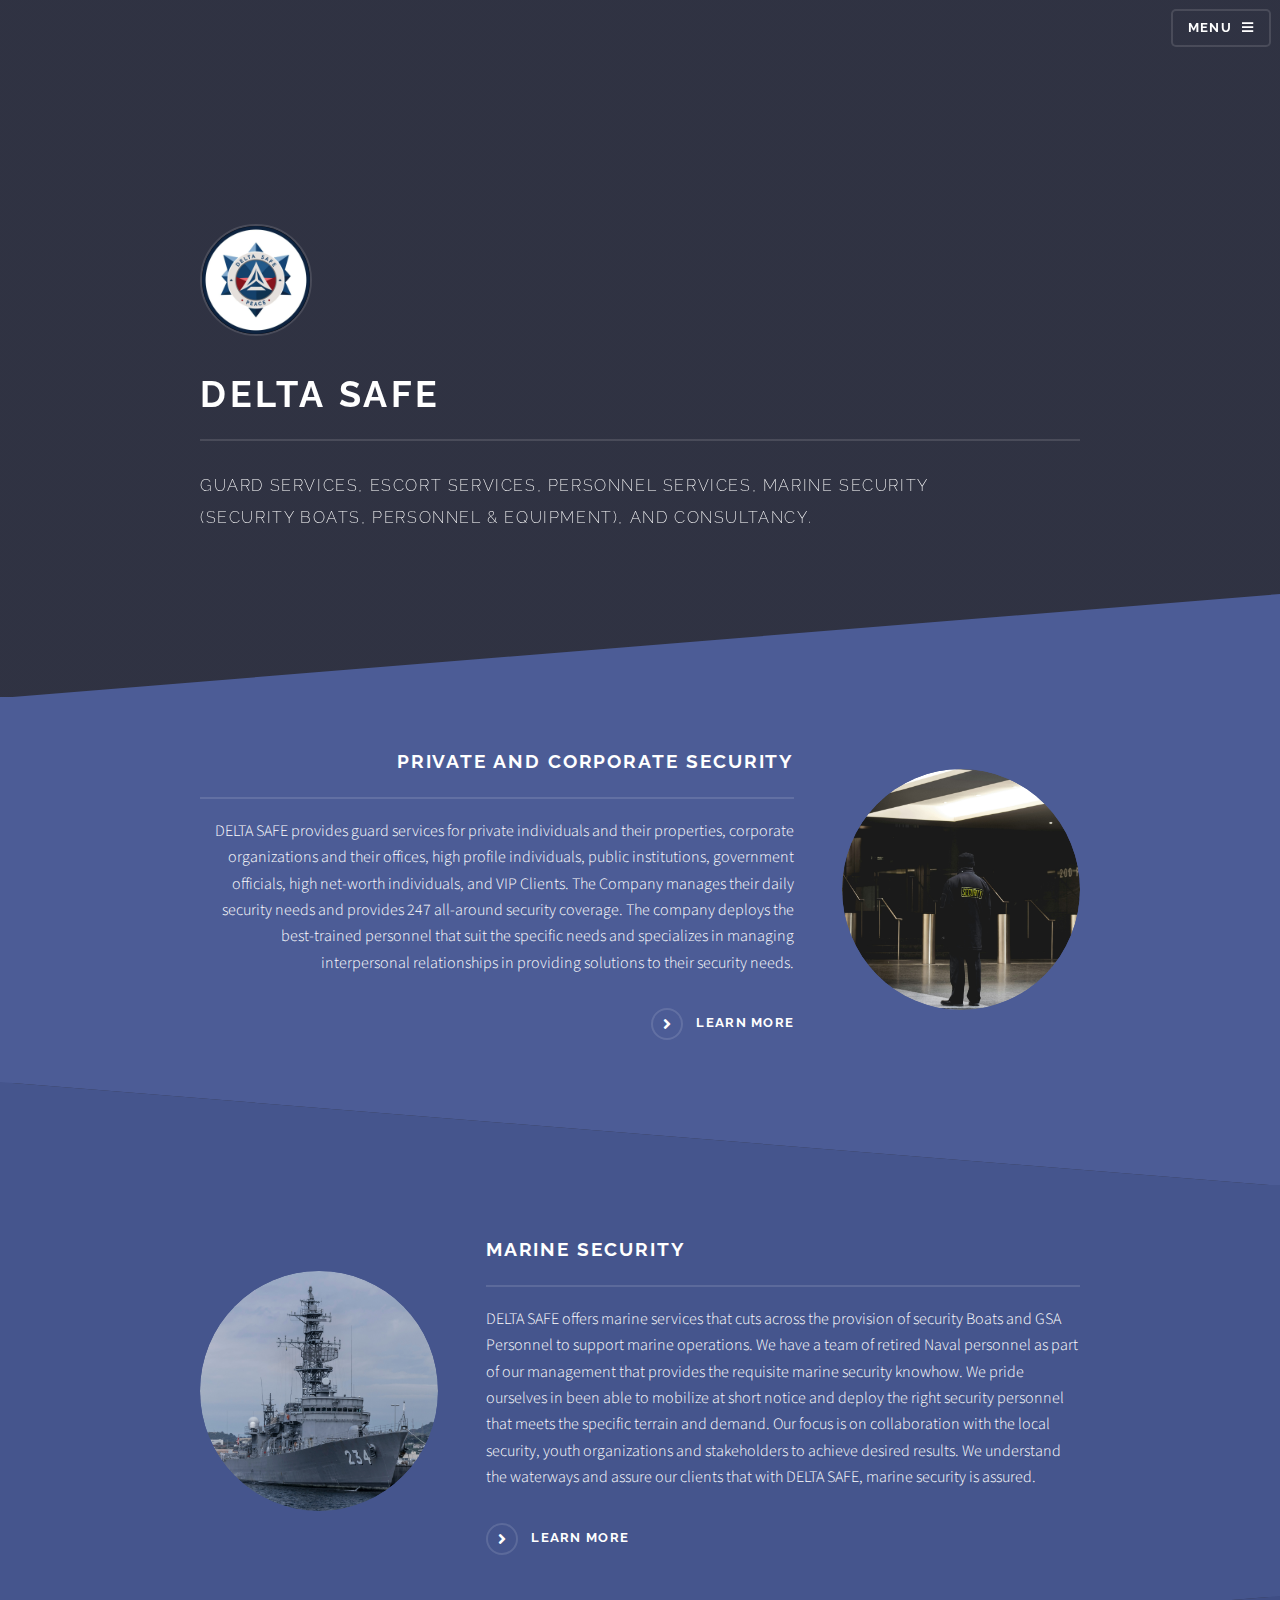
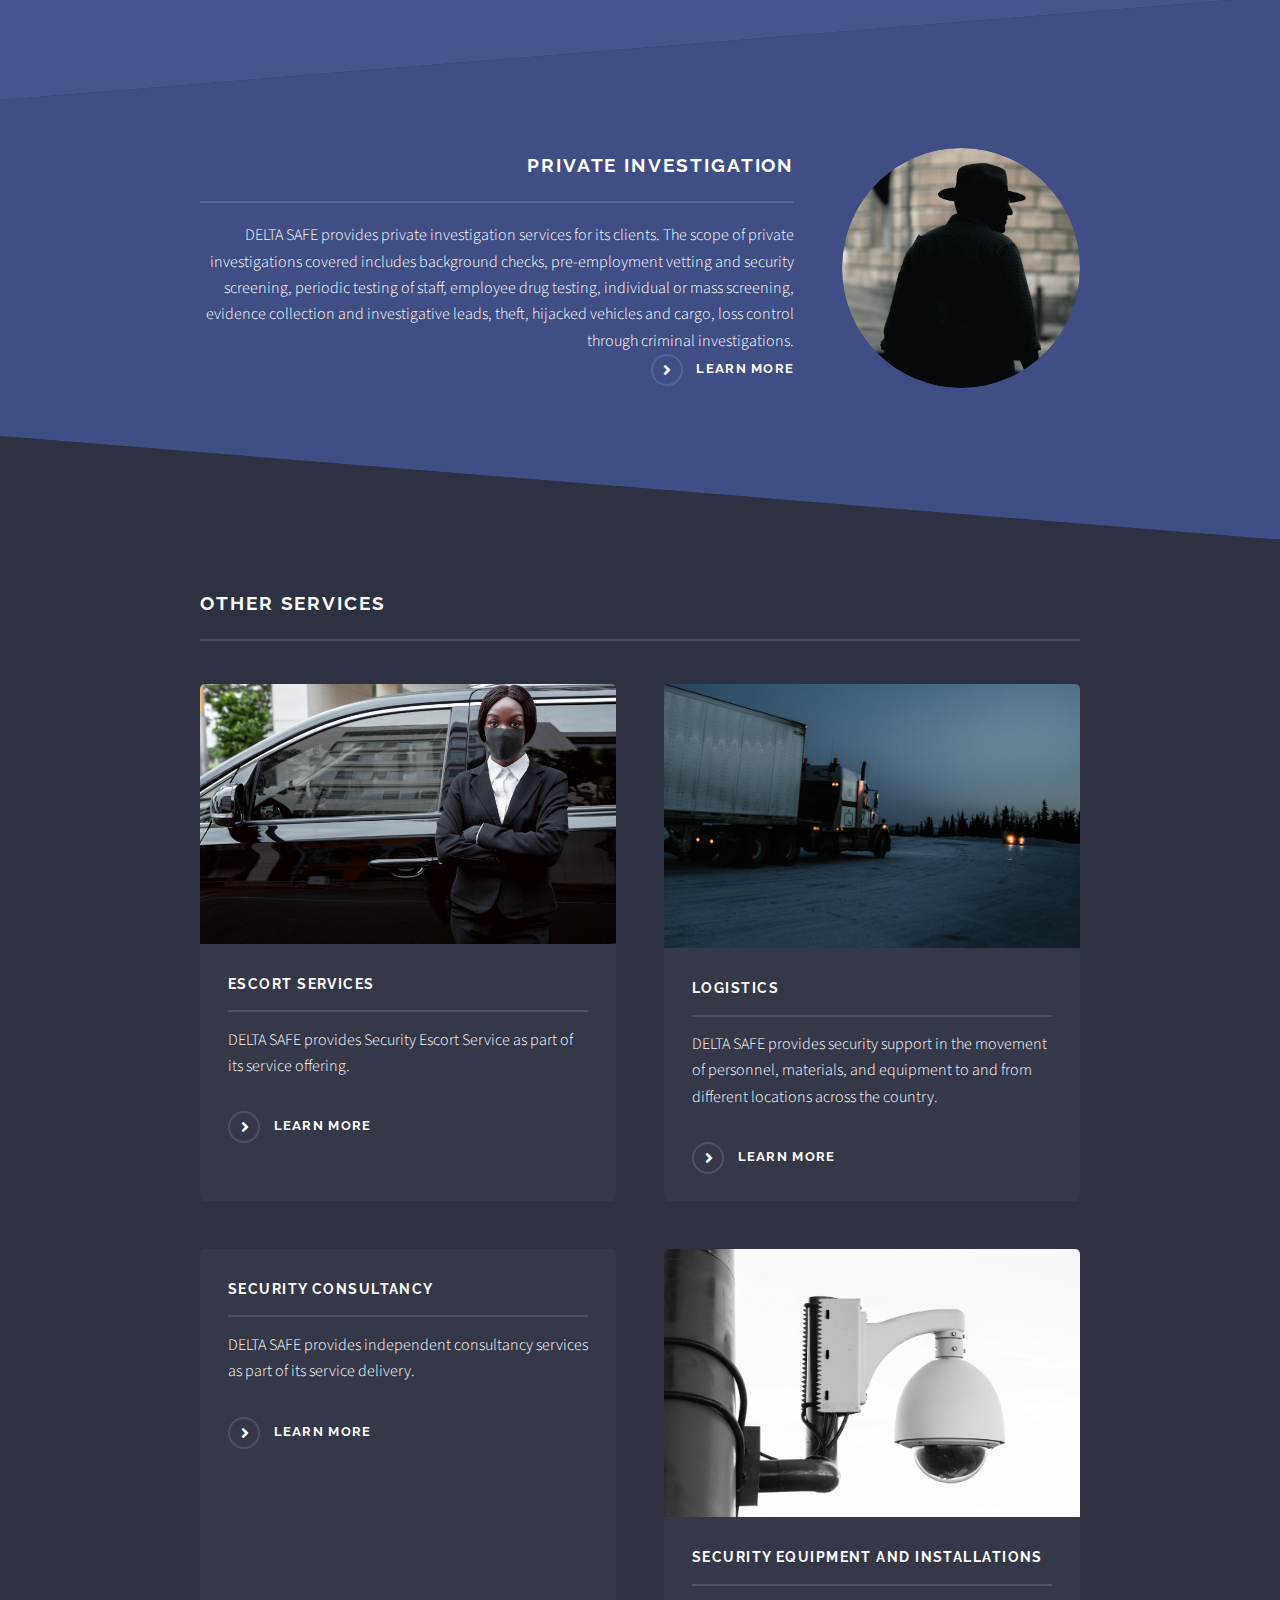
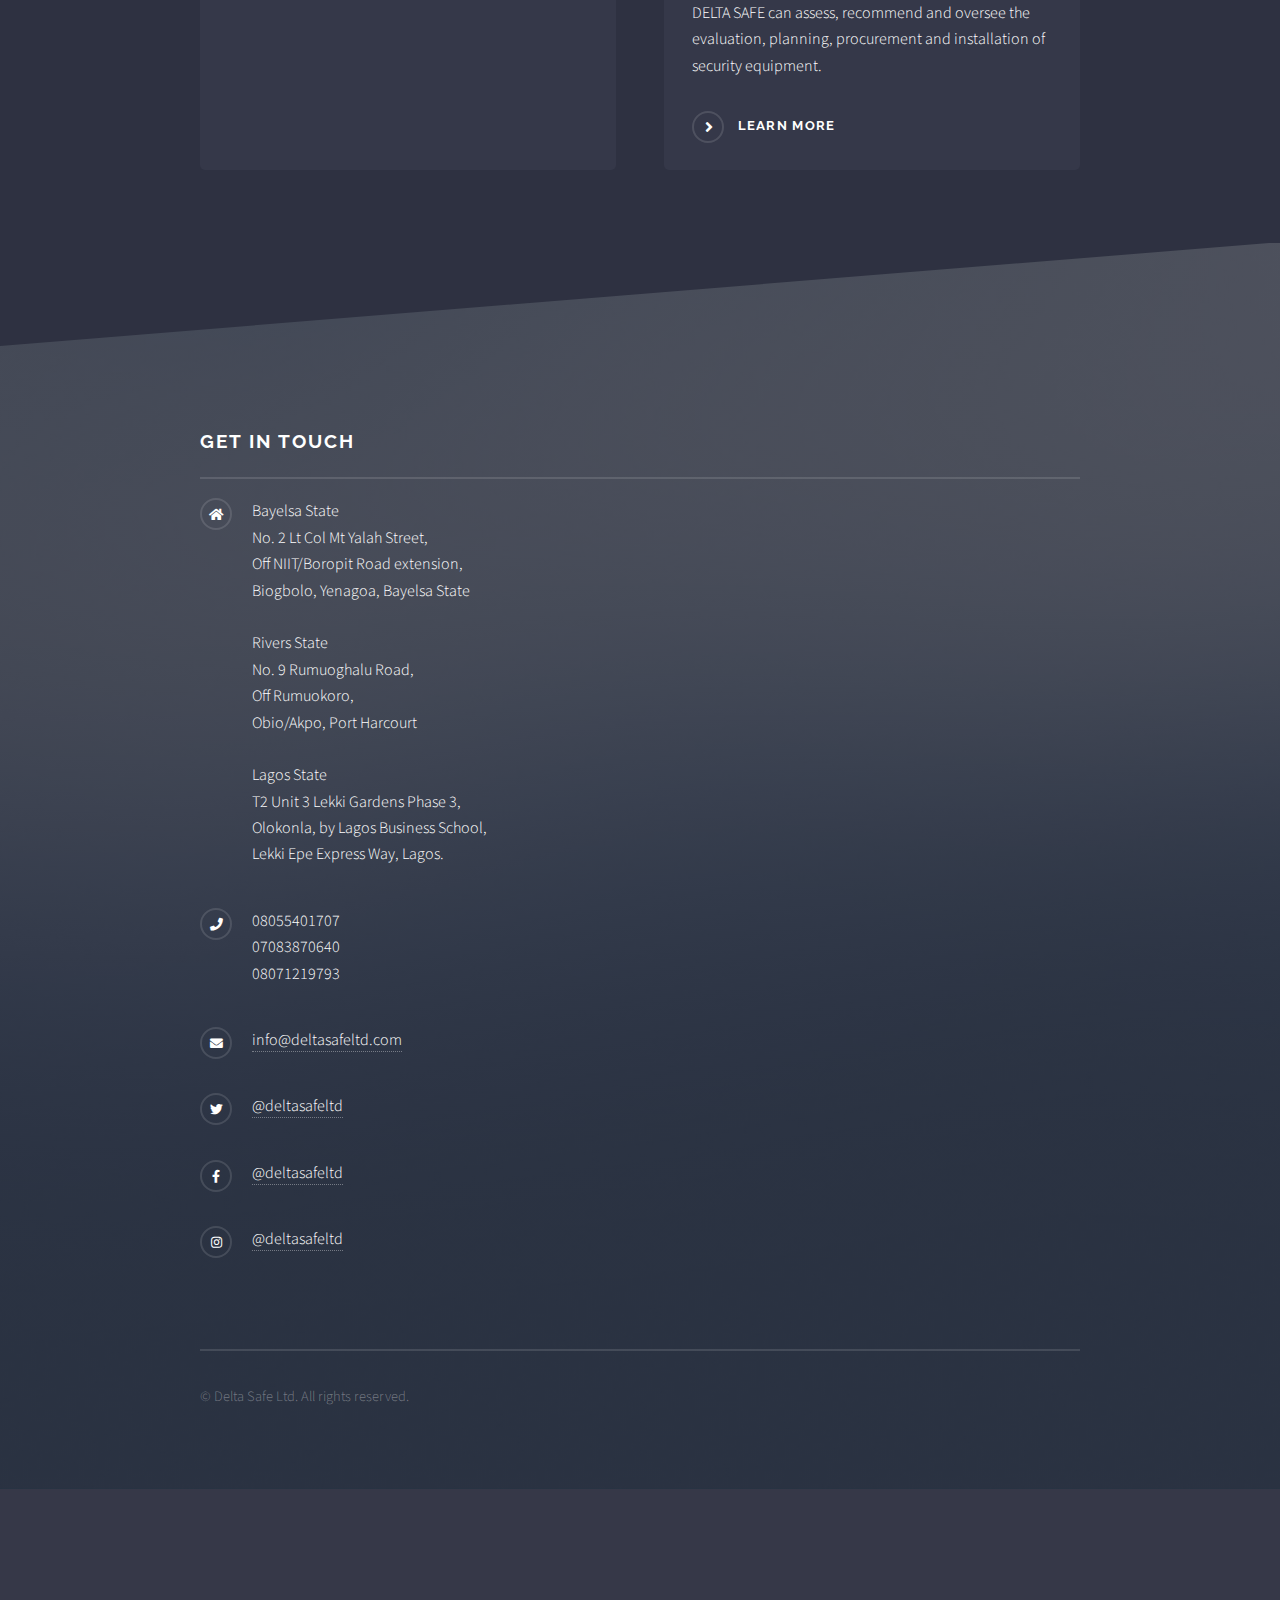
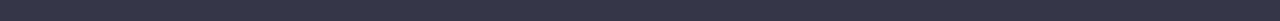
==== commit e8f400fd: "Merge branch 'main' of https://github.com/chibube/DeltaSafe.io" ====
--- a/index.html
+++ b/index.html
@@ -50,7 +50,7 @@
 										body{
 											padding: 7em 0 8.25em 0 ;
 											background-color: #363848;
-											background-image: linear-gradient(to top, rgba(46, 49, 65, 0.8), rgba(46, 49, 65, 0.8)), url("../../images/guard.jpg");
+											background-image: linear-gradient(to top, rgba(46, 49, 65, 0.8), rgba(46, 49, 65, 0.8)), url("images\guard.jpg");
 											background-size: auto,
 											cover;
 											background-position: center,
@@ -76,8 +76,8 @@
 									<div class="content">
 										<h2 class="major">Private and Corporate Security</h2>
 										<p>DELTA SAFE provides guard services for private individuals and
-											their properties, corporate organizations and their offices, highprofile
-											individuals, public institutions, government o􀋑cials, high
+											their properties, corporate organizations and their offices, high profile
+											individuals, public institutions, government officials, high
 											net-worth individuals, and VIP Clients. The Company manages
 											their daily security needs and provides 247 all-around security
 											coverage. The company deploys the best-trained personnel that
@@ -117,7 +117,7 @@
 										<h2 class="major">Private Investigation</h2>
 										<p>DELTA SAFE provides private investigation services for its clients. The scope of private
 											investigations covered includes background checks, pre-employment vetting and
-											security screening, periodic testing of sta􀋐, employee drug testing, individual or mass
+											security screening, periodic testing of staff, employee drug testing, individual or mass
 											screening, evidence collection and investigative leads, theft, hijacked vehicles and
 											cargo, loss control through criminal investigations.
 											
@@ -134,7 +134,7 @@
 										<article>
 											<a href="#" class="image"><img src="images/escort.jpg" alt="" /></a>
 											<h3 class="major">Escort Services</h3>
-											<p>DELTA SAFE provides Security Escort Service as part of its service o􀋐ering.</p>
+											<p>DELTA SAFE provides Security Escort Service as part of its service offering.</p>
 											<a href="#footer" class="special">Learn more</a>
 										</article>
 										<article>
@@ -233,4 +233,4 @@
 			<script src="assets/js/main.js"></script>
 
 	</body>
-</html>+</html>
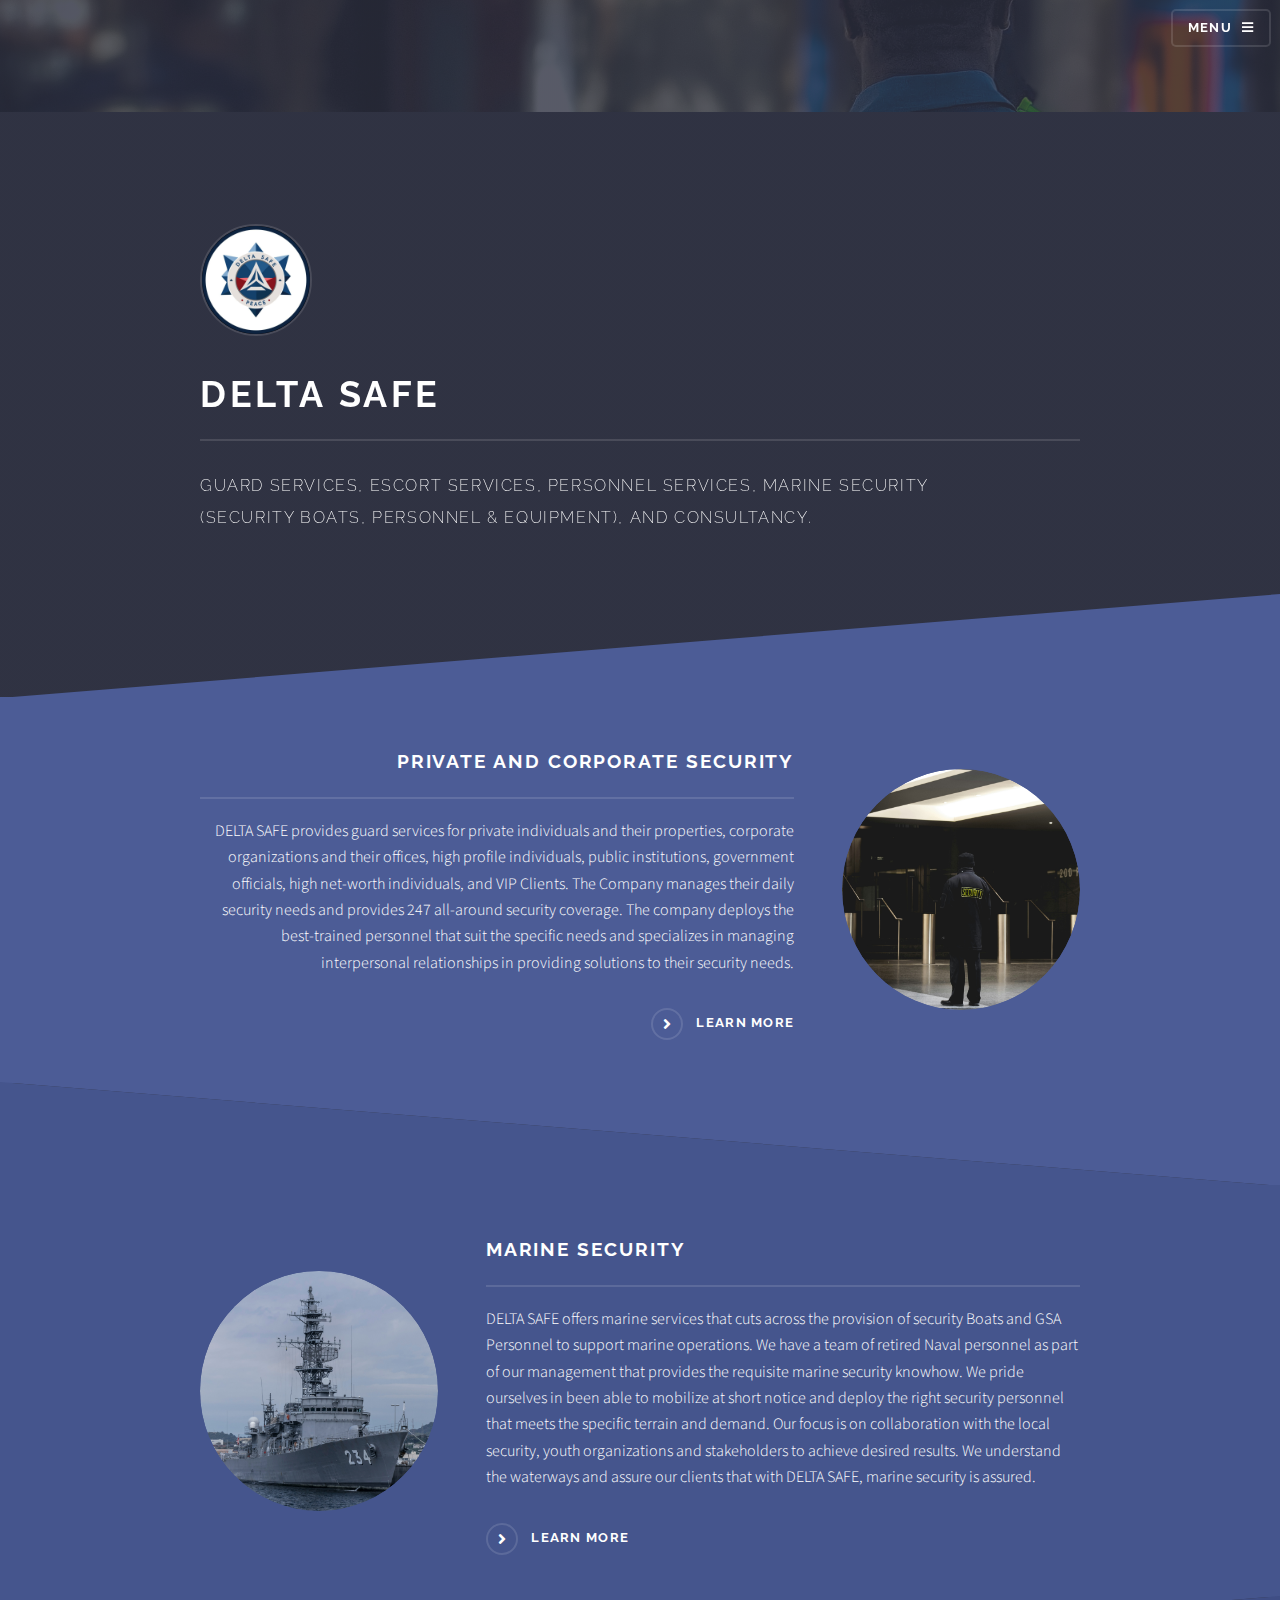
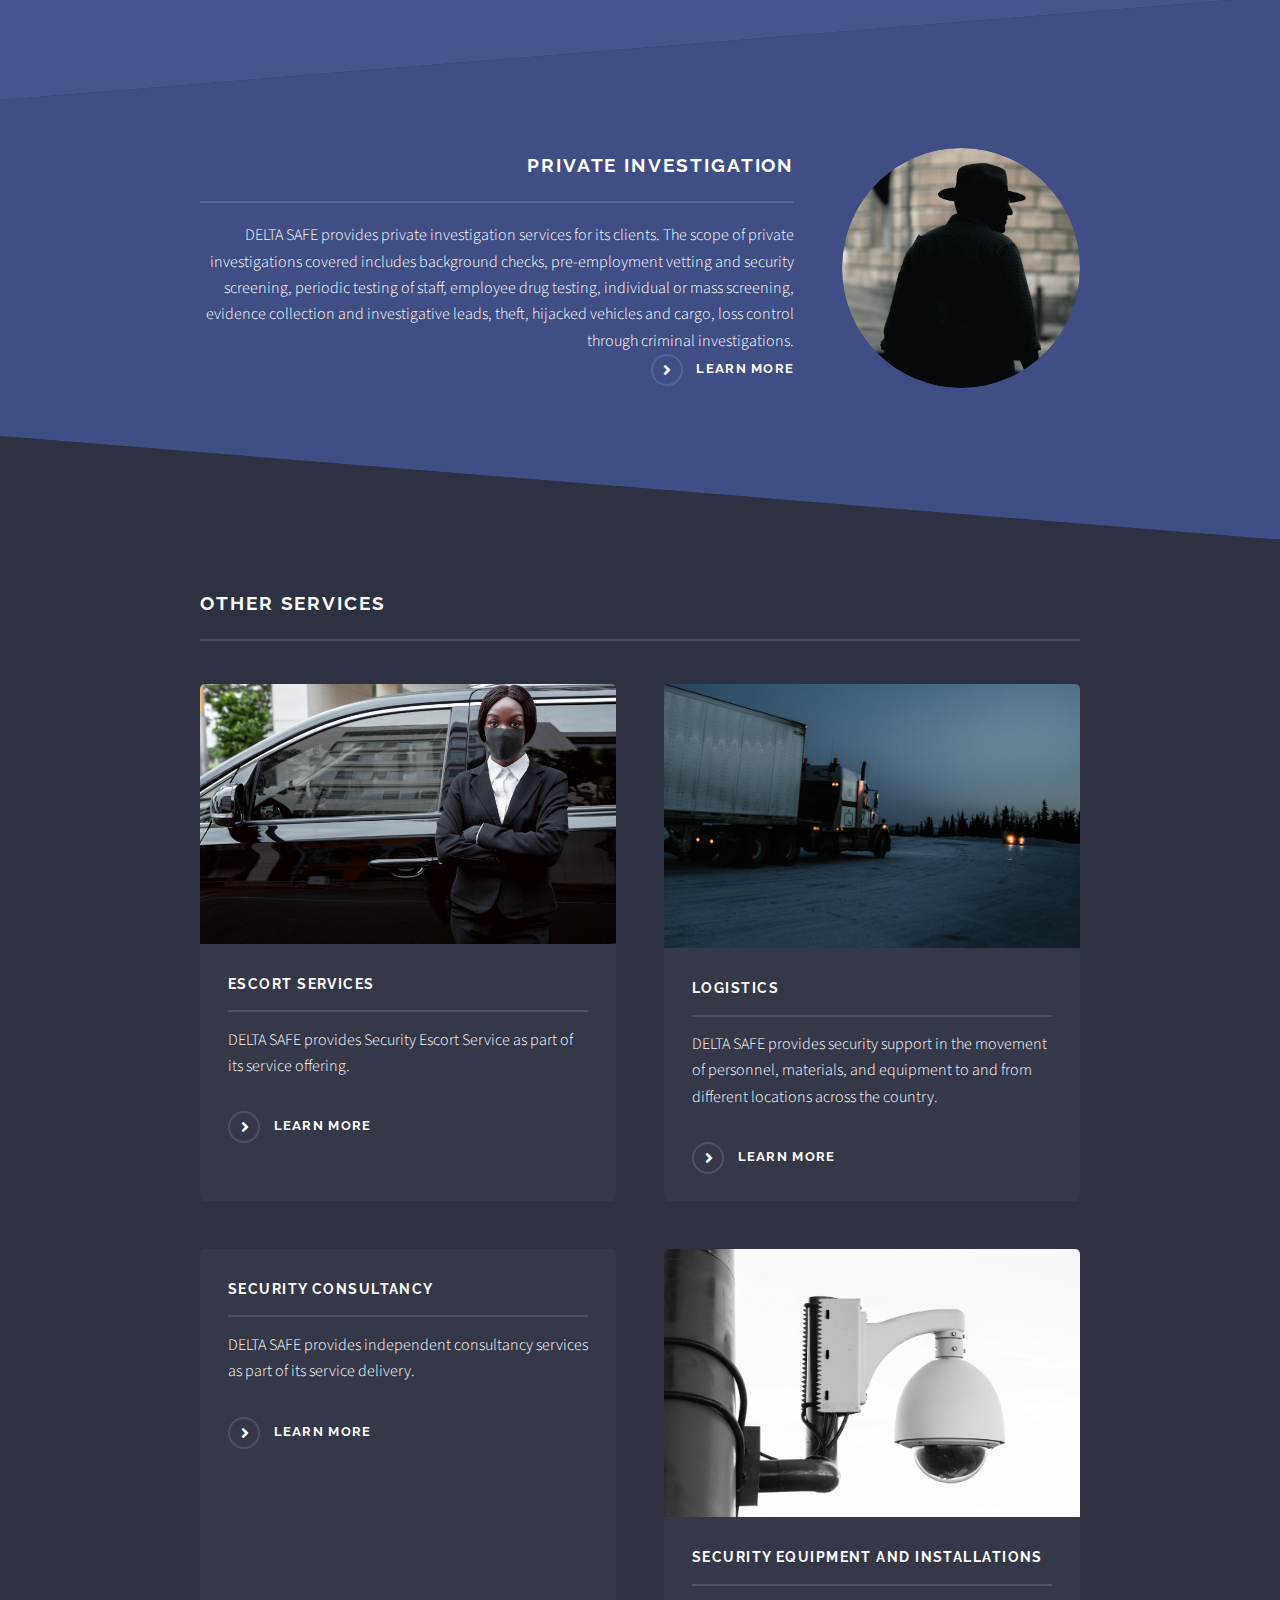
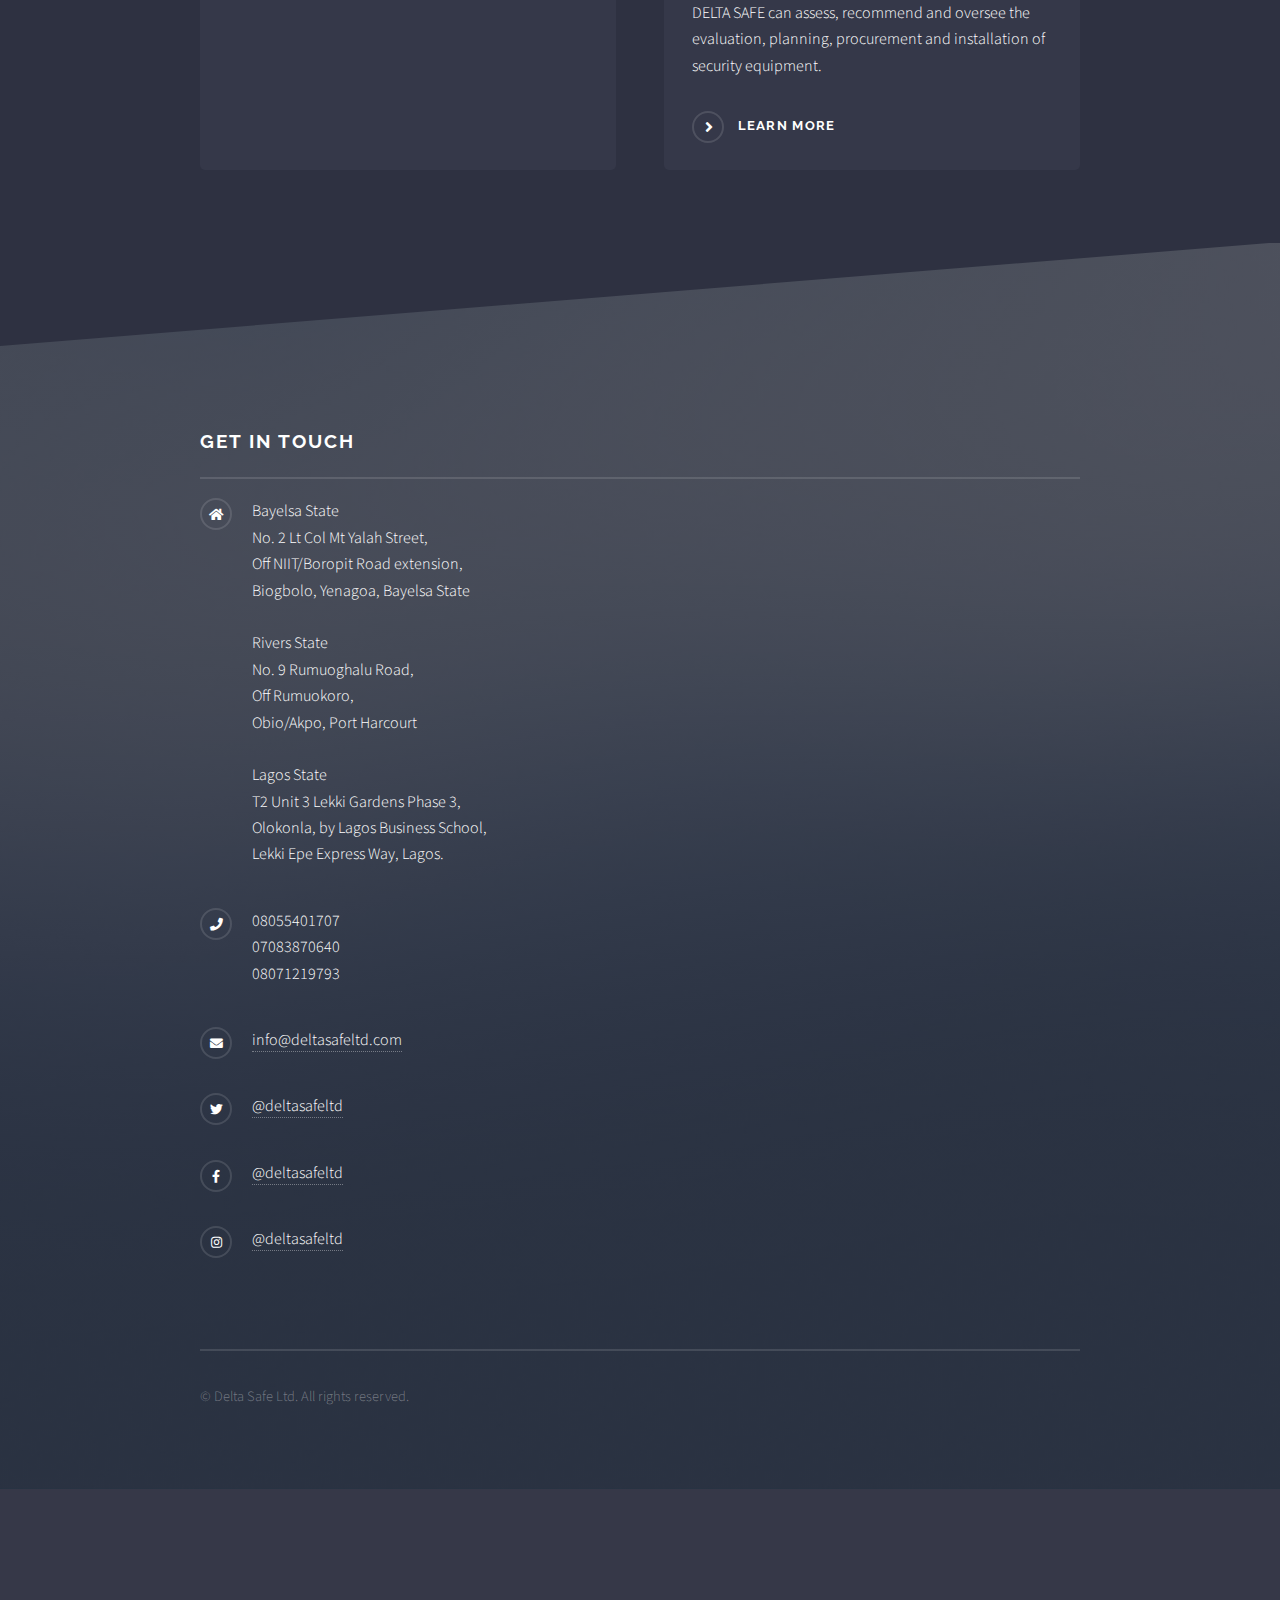
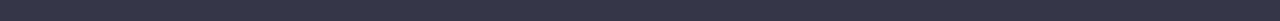
==== commit 80a48373: "new background" ====
--- a/index.html
+++ b/index.html
@@ -50,7 +50,7 @@
 										body{
 											padding: 7em 0 8.25em 0 ;
 											background-color: #363848;
-											background-image: linear-gradient(to top, rgba(46, 49, 65, 0.8), rgba(46, 49, 65, 0.8)), url("images\guard.jpg");
+											background-image: linear-gradient(to top, rgba(46, 49, 65, 0.8), rgba(46, 49, 65, 0.8)), url("images/privatesecurity.jpg");
 											background-size: auto,
 											cover;
 											background-position: center,
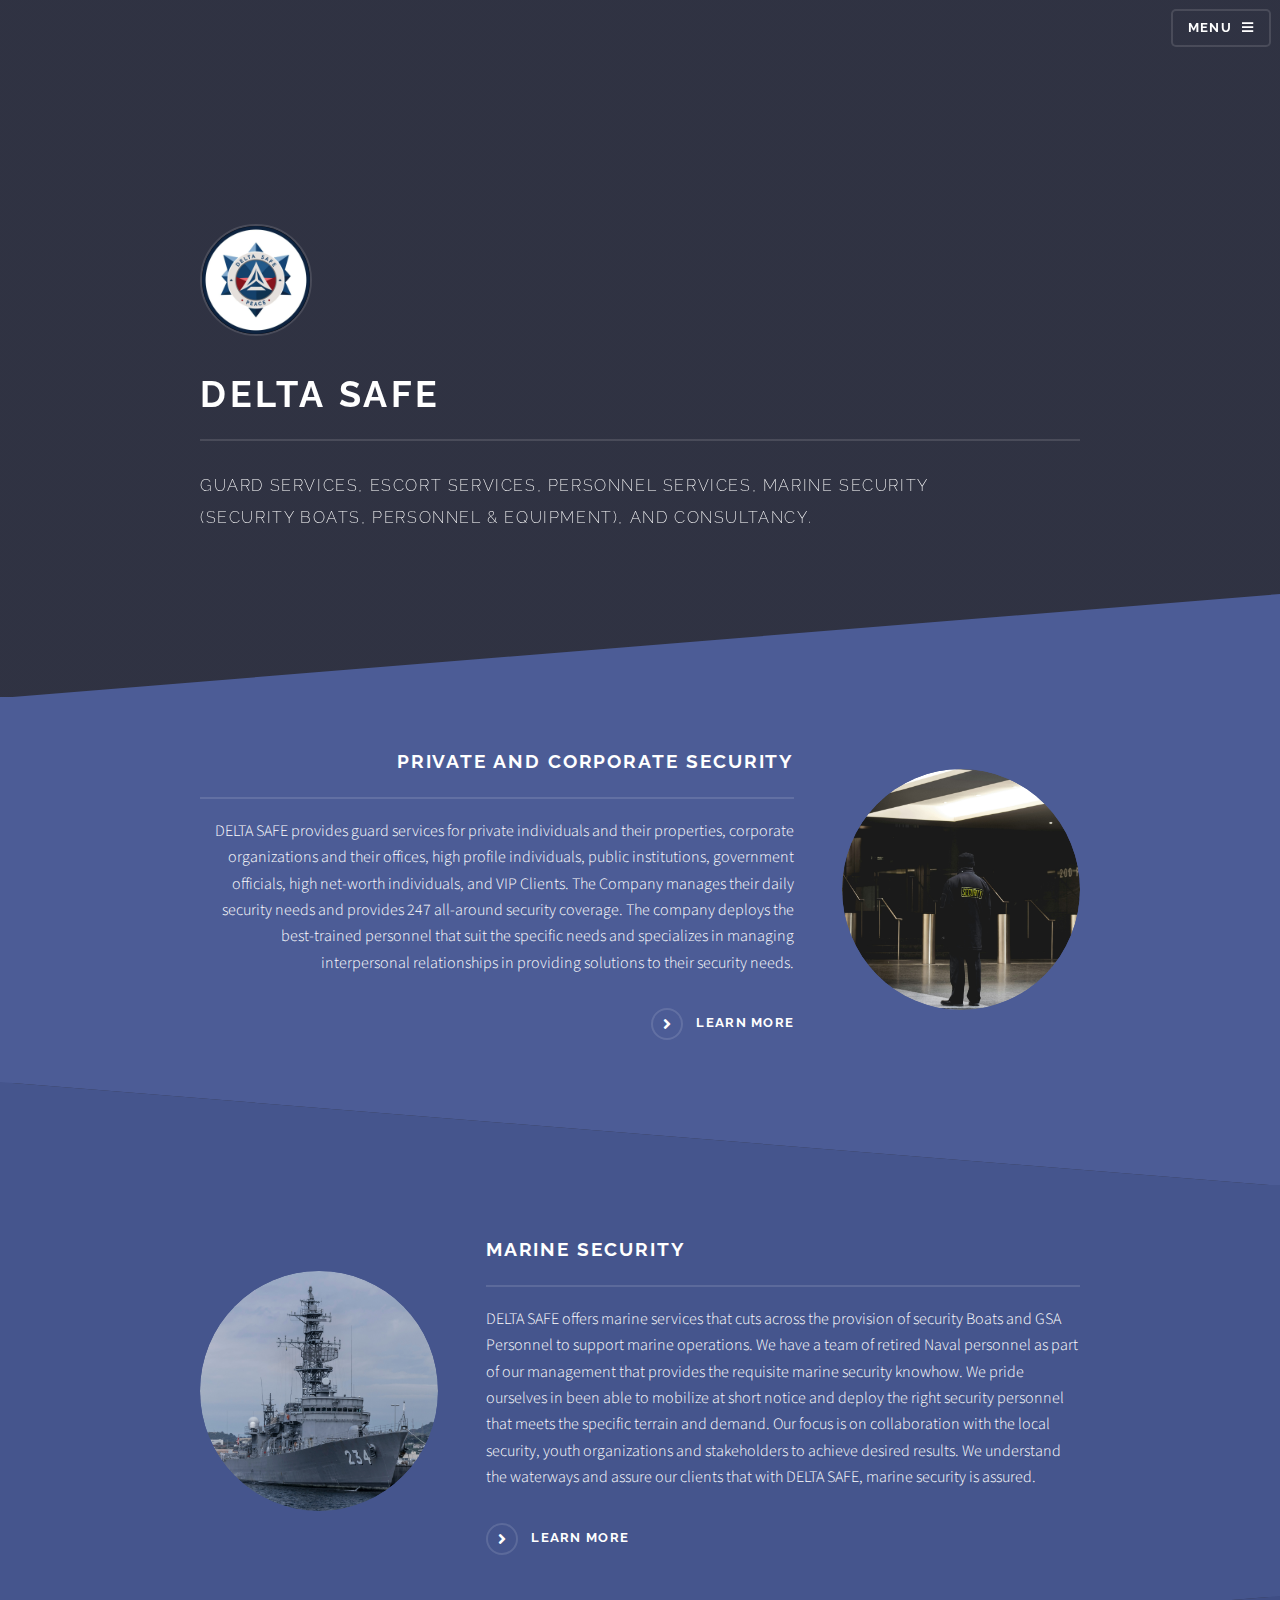
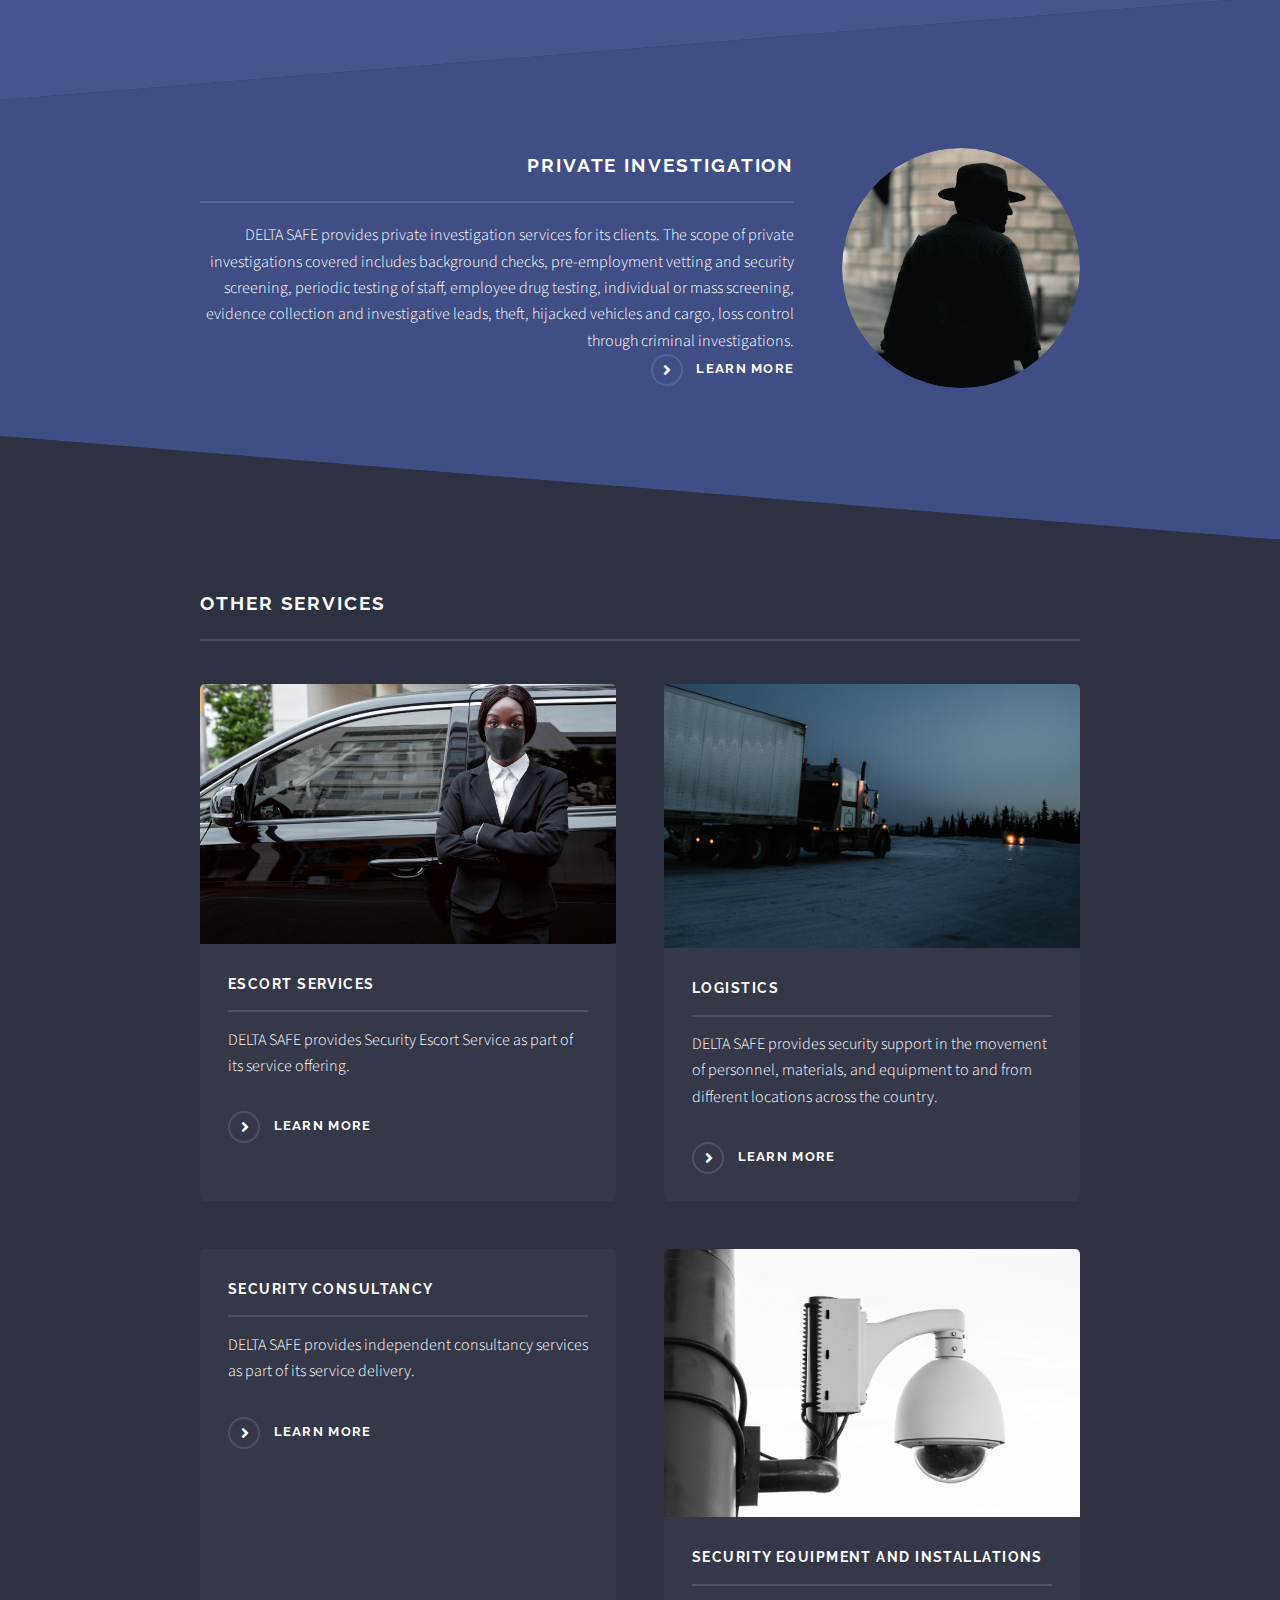
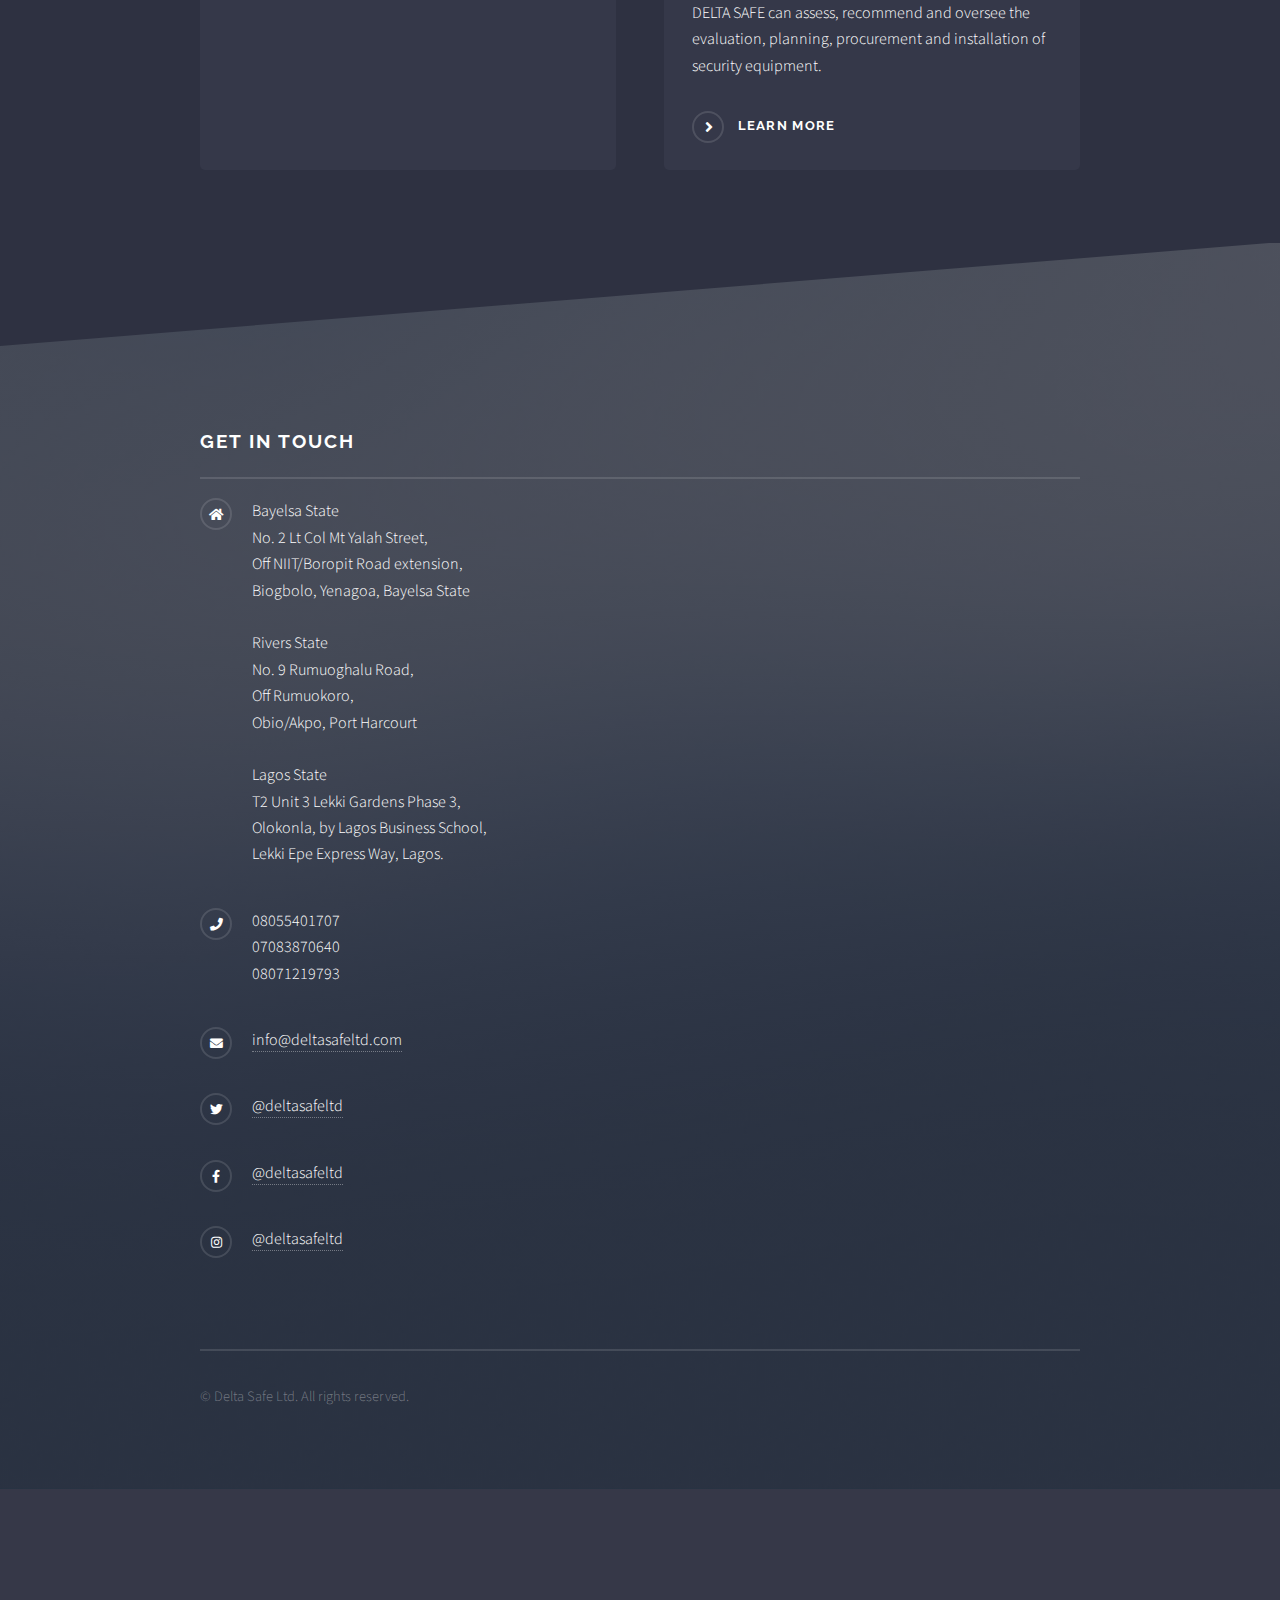
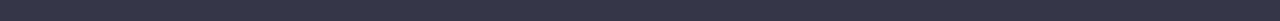
==== commit 4154ad4f: "second background" ====
--- a/index.html
+++ b/index.html
@@ -50,7 +50,7 @@
 										body{
 											padding: 7em 0 8.25em 0 ;
 											background-color: #363848;
-											background-image: linear-gradient(to top, rgba(46, 49, 65, 0.8), rgba(46, 49, 65, 0.8)), url("images/privatesecurity.jpg");
+											background-image: linear-gradient(to top, rgba(46, 49, 65, 0.8), rgba(46, 49, 65, 0.8)), url("images/guard.jpg");
 											background-size: auto,
 											cover;
 											background-position: center,
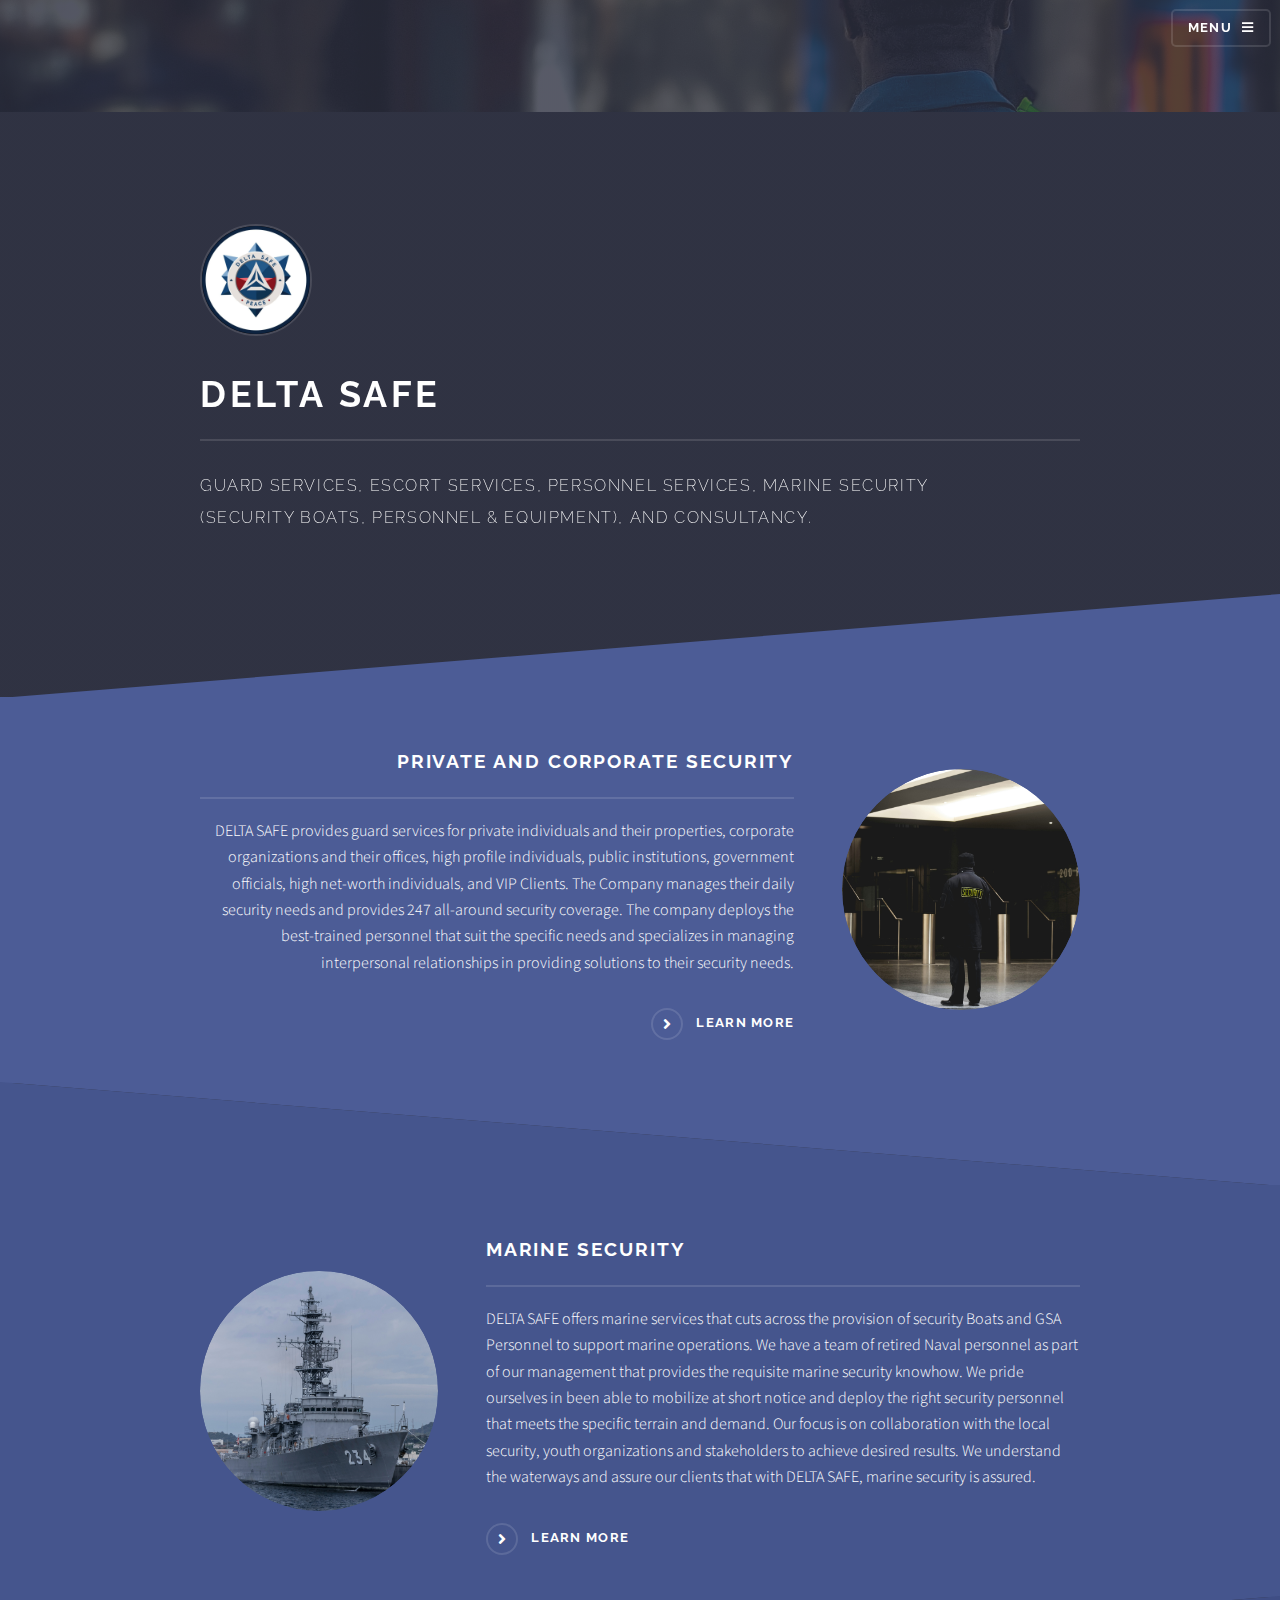
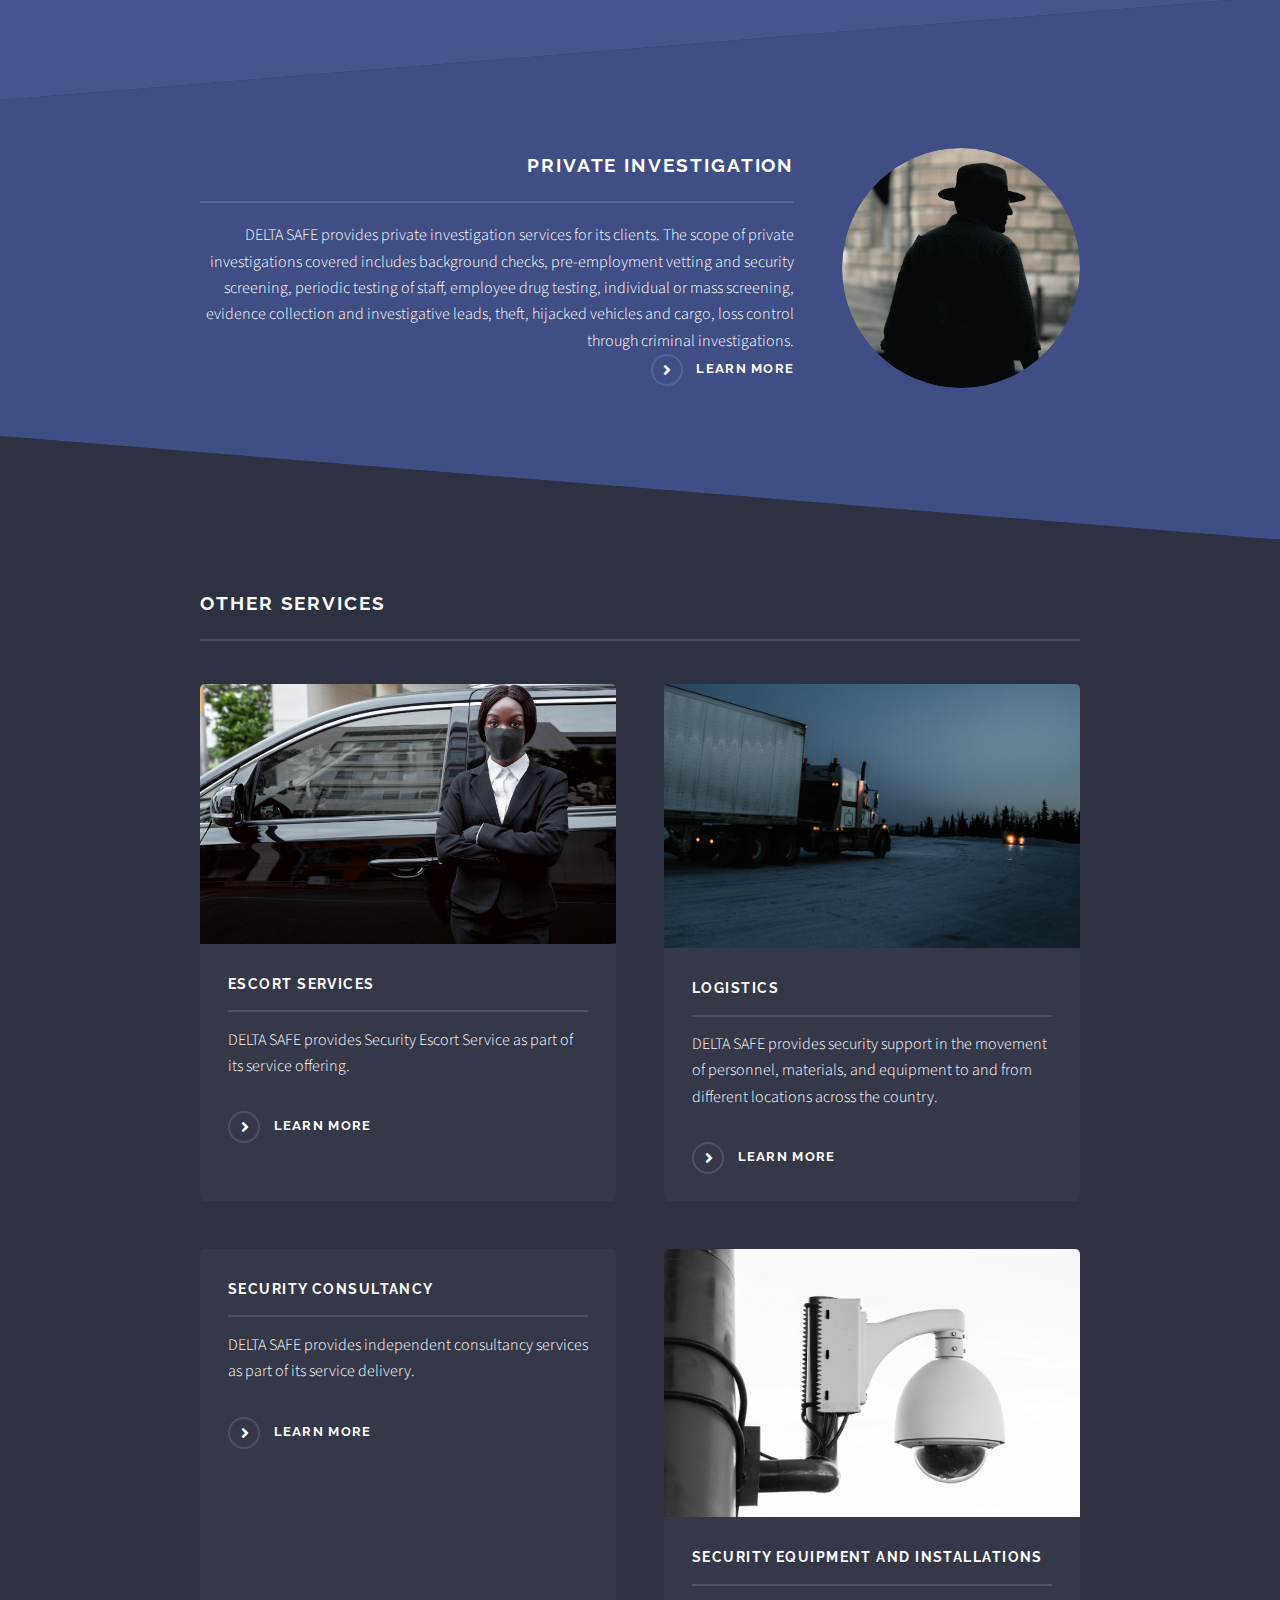
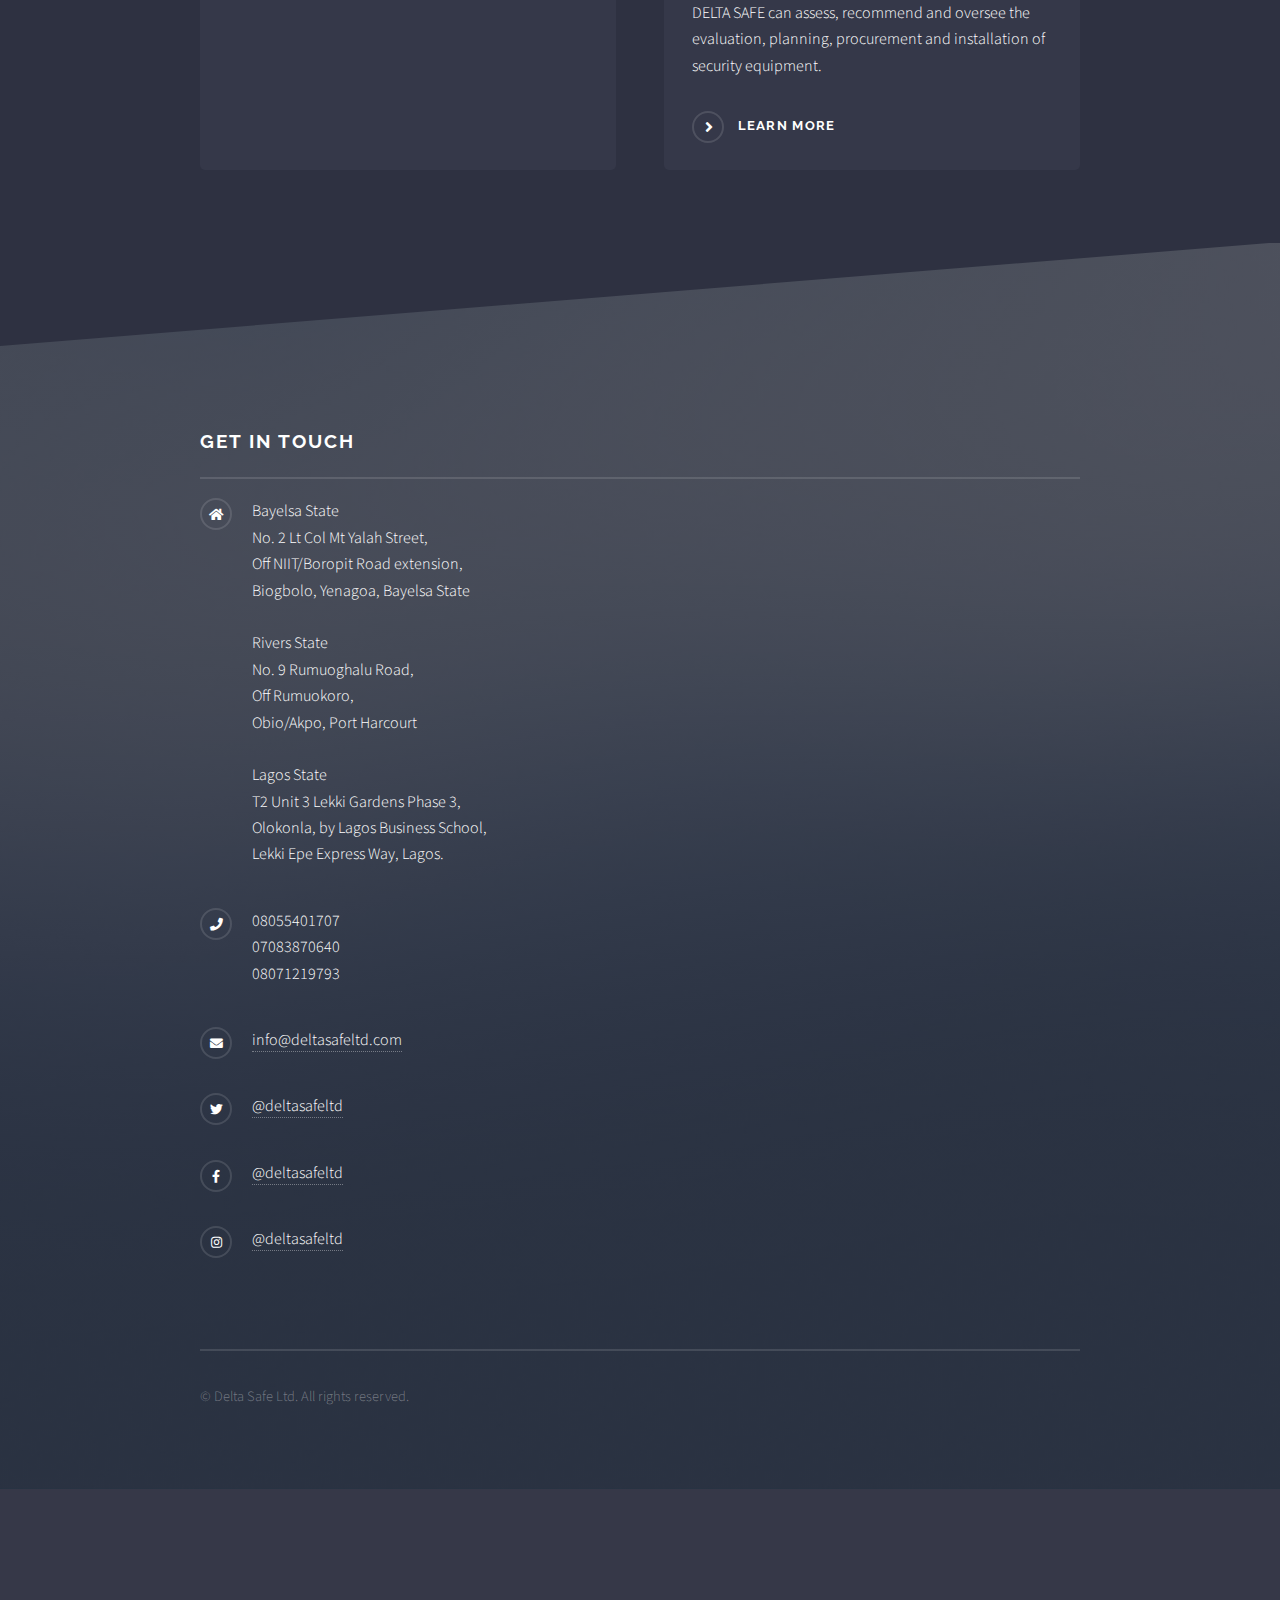
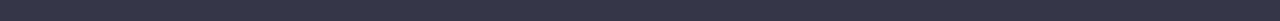
==== commit e31ba716: "reverted to second backend image" ====
--- a/index.html
+++ b/index.html
@@ -50,7 +50,7 @@
 										body{
 											padding: 7em 0 8.25em 0 ;
 											background-color: #363848;
-											background-image: linear-gradient(to top, rgba(46, 49, 65, 0.8), rgba(46, 49, 65, 0.8)), url("images/guard.jpg");
+											background-image: linear-gradient(to top, rgba(46, 49, 65, 0.8), rgba(46, 49, 65, 0.8)), url("images/privatesecurity.jpg");
 											background-size: auto,
 											cover;
 											background-position: center,
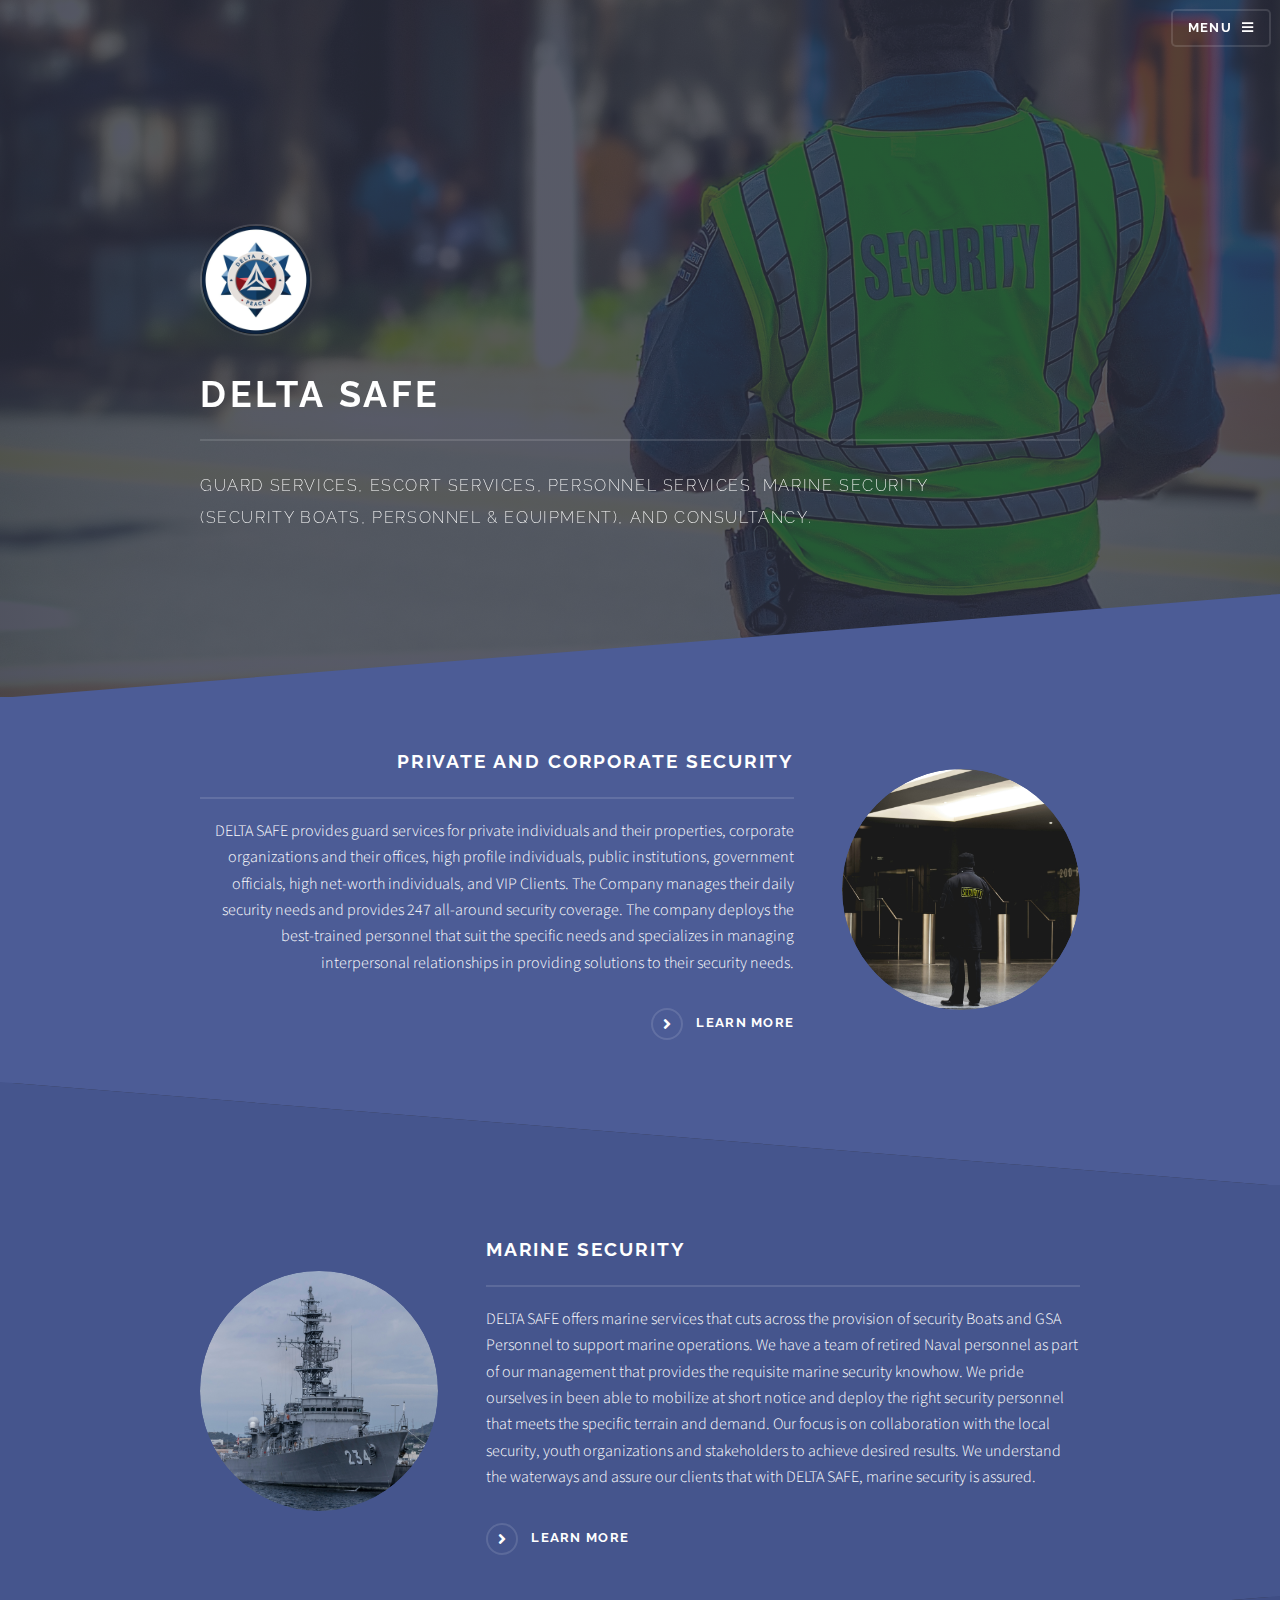
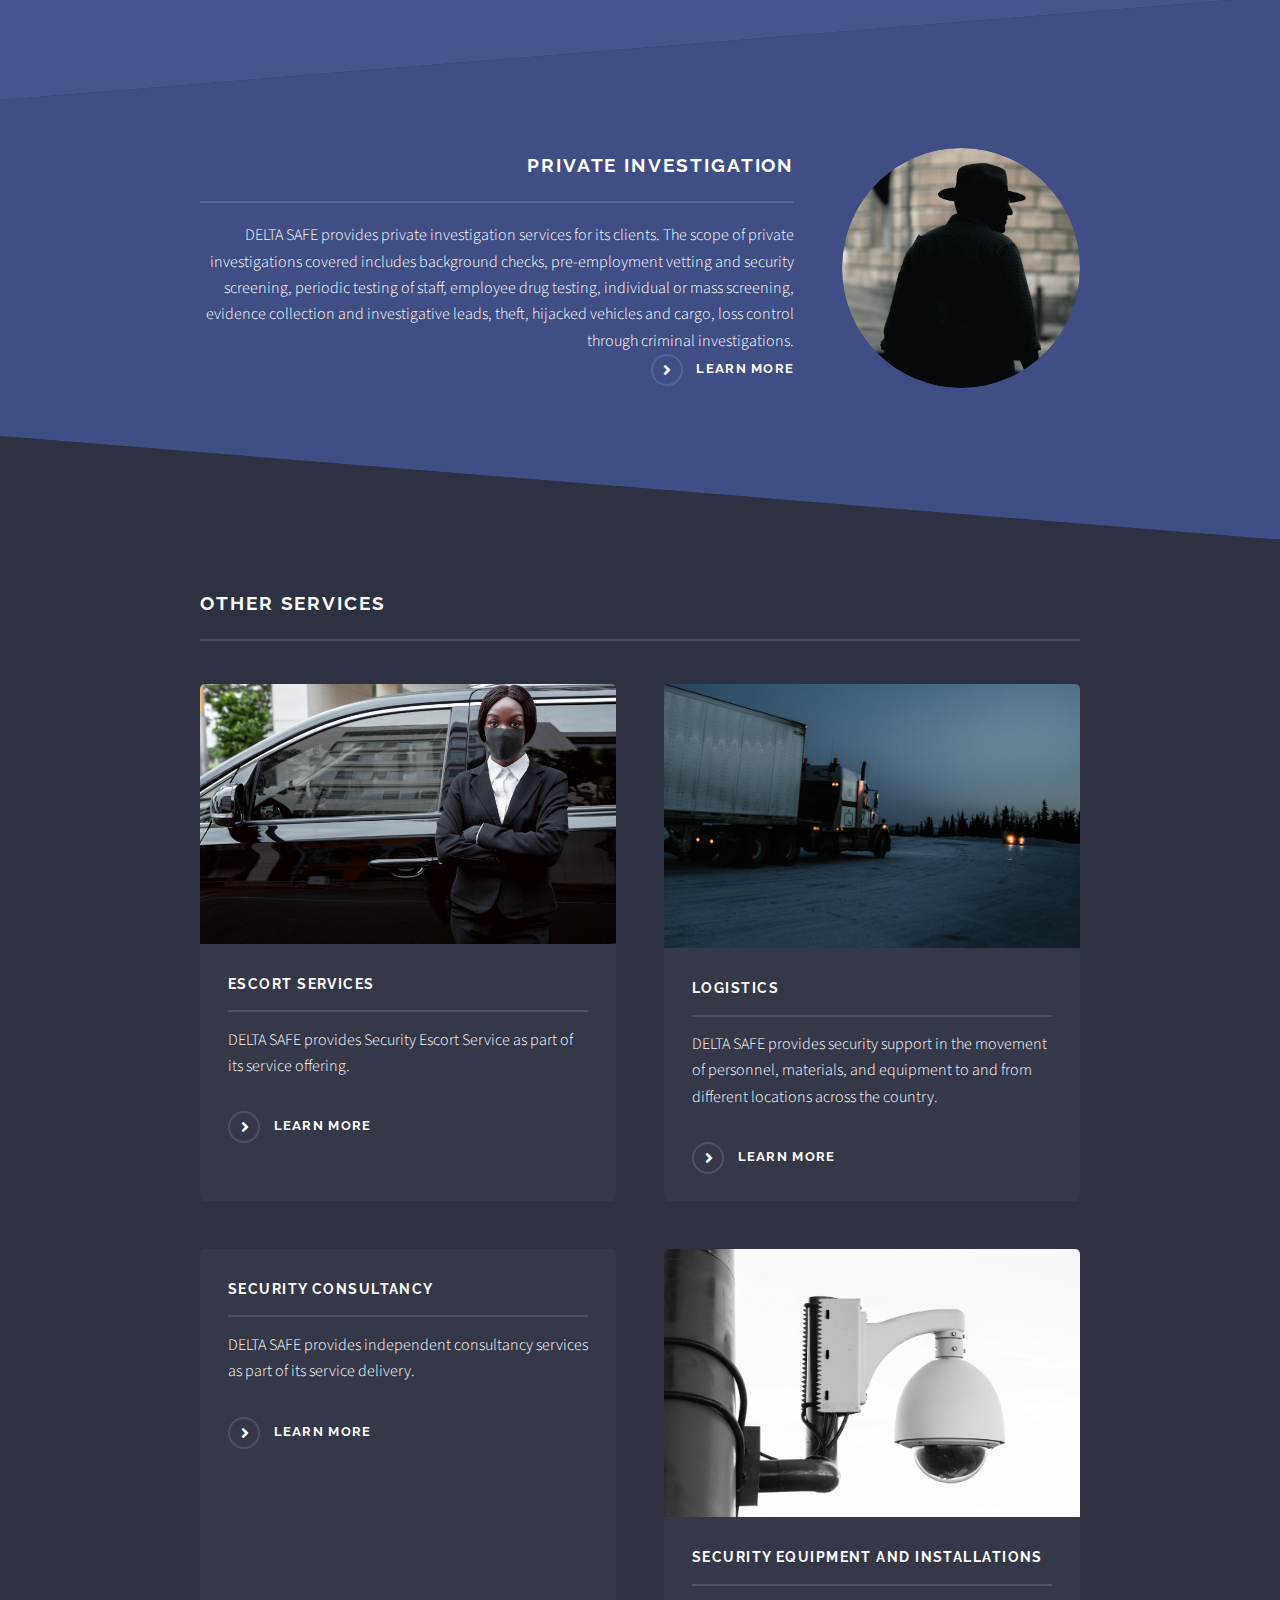
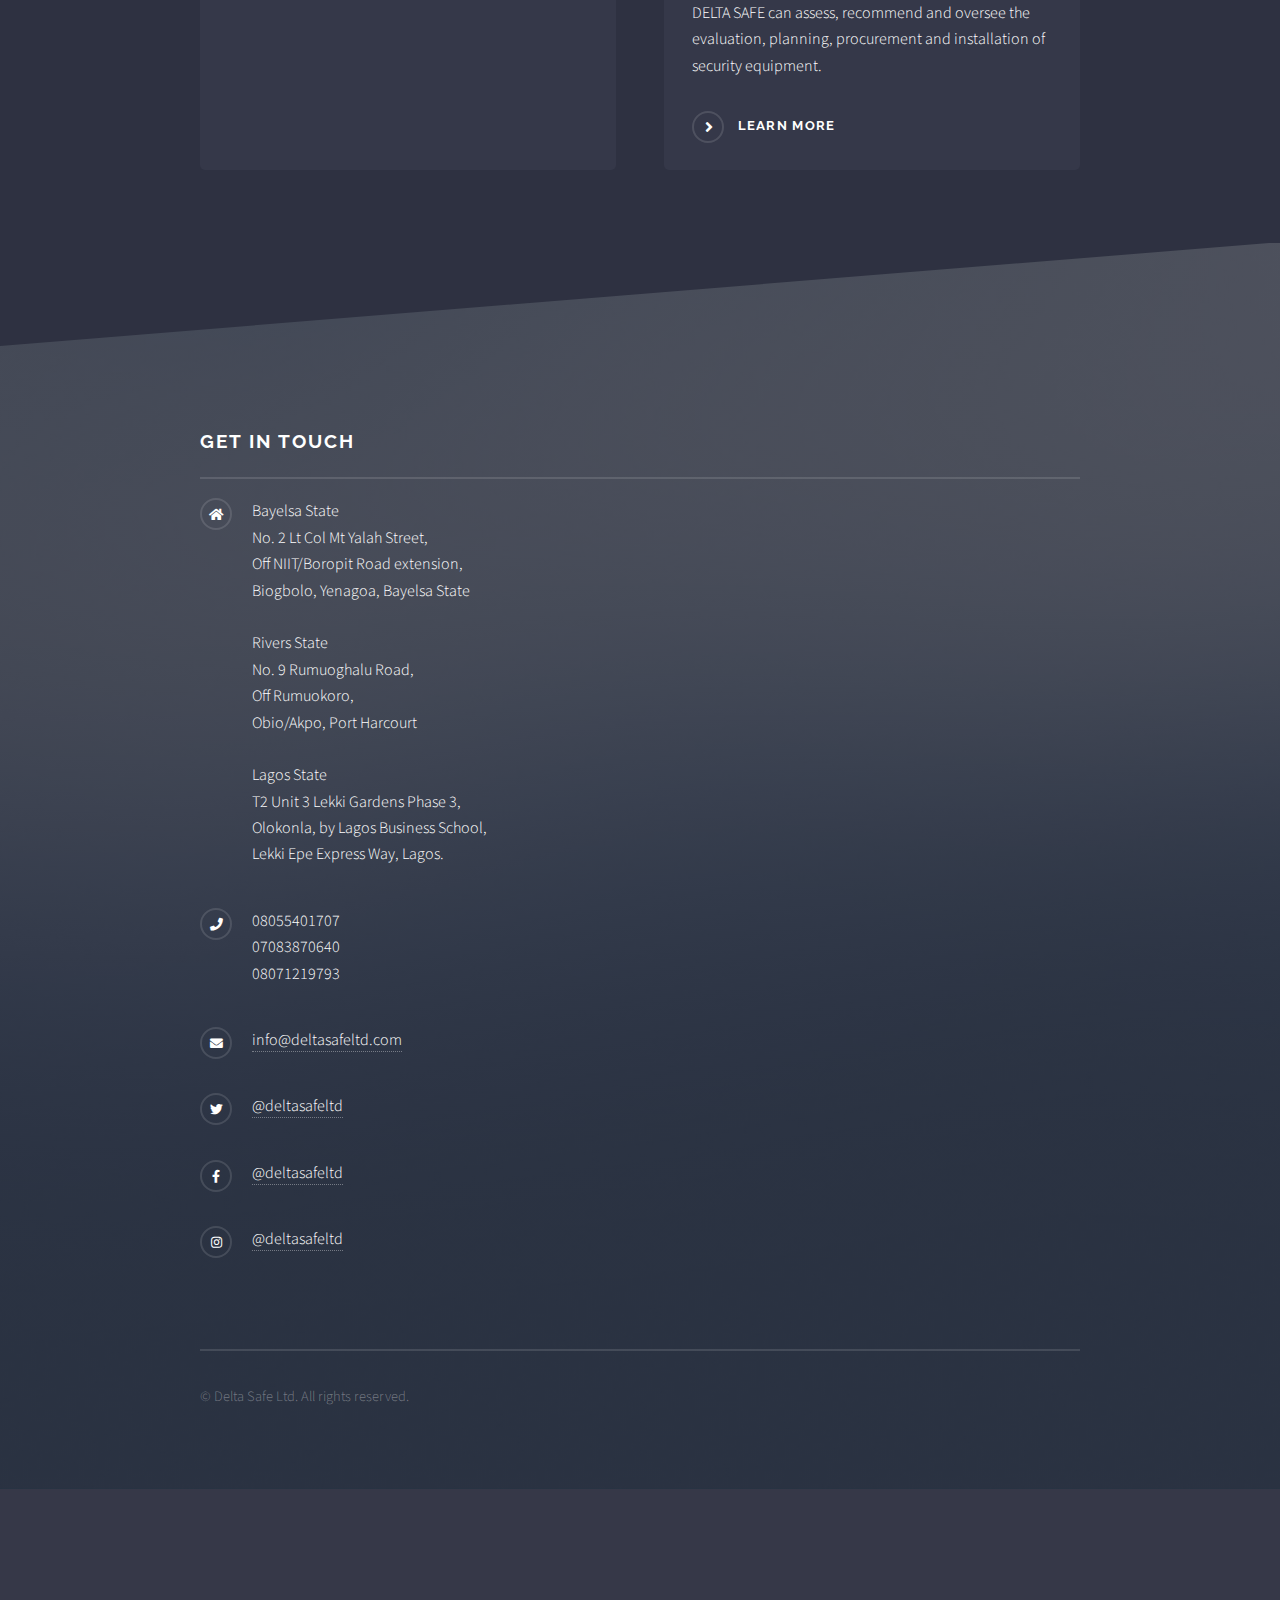
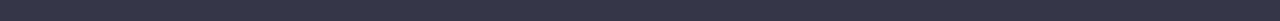
==== commit c823b22a: "fixed background image shading on smaller screens" ====
--- a/index.html
+++ b/index.html
@@ -51,11 +51,10 @@
 											padding: 7em 0 8.25em 0 ;
 											background-color: #363848;
 											background-image: linear-gradient(to top, rgba(46, 49, 65, 0.8), rgba(46, 49, 65, 0.8)), url("images/privatesecurity.jpg");
-											background-size: auto,
-											cover;
-											background-position: center,
-											center;
+											background-size: 100% auto;											
+											background-position: center;											
 											margin-bottom: -6.5em;
+											aspect-ratio: 16/9;
 											}
 										</style>
 								
--- a/assets/css/main.css
+++ b/assets/css/main.css
@@ -3465,8 +3465,6 @@
 
 			#banner {
 				padding: 7em 0 8.25em 0 ;
-				background-color: #363848;
-				background-image: linear-gradient(to top, rgba(46, 49, 65, 0.8), rgba(46, 49, 65, 0.8)), url("#");
 				background-size: auto,
  cover;
 				background-position: center,
